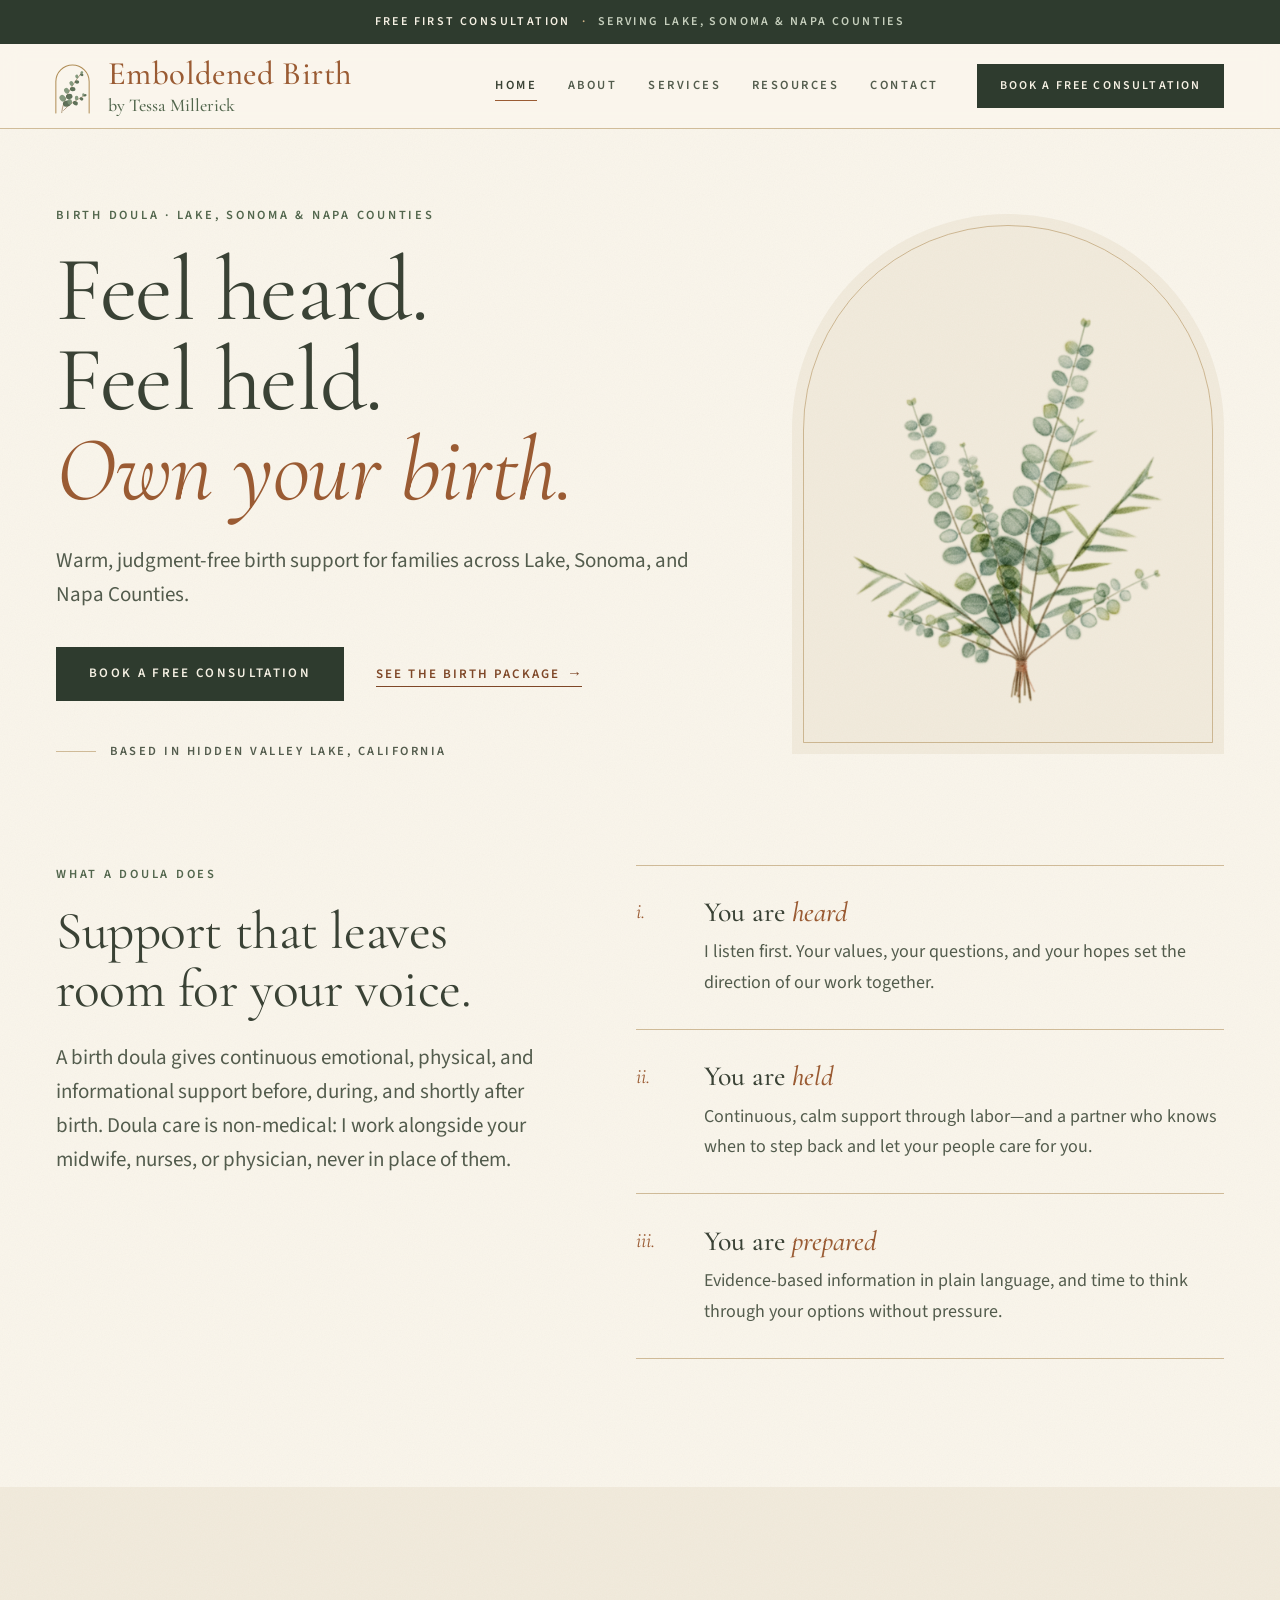
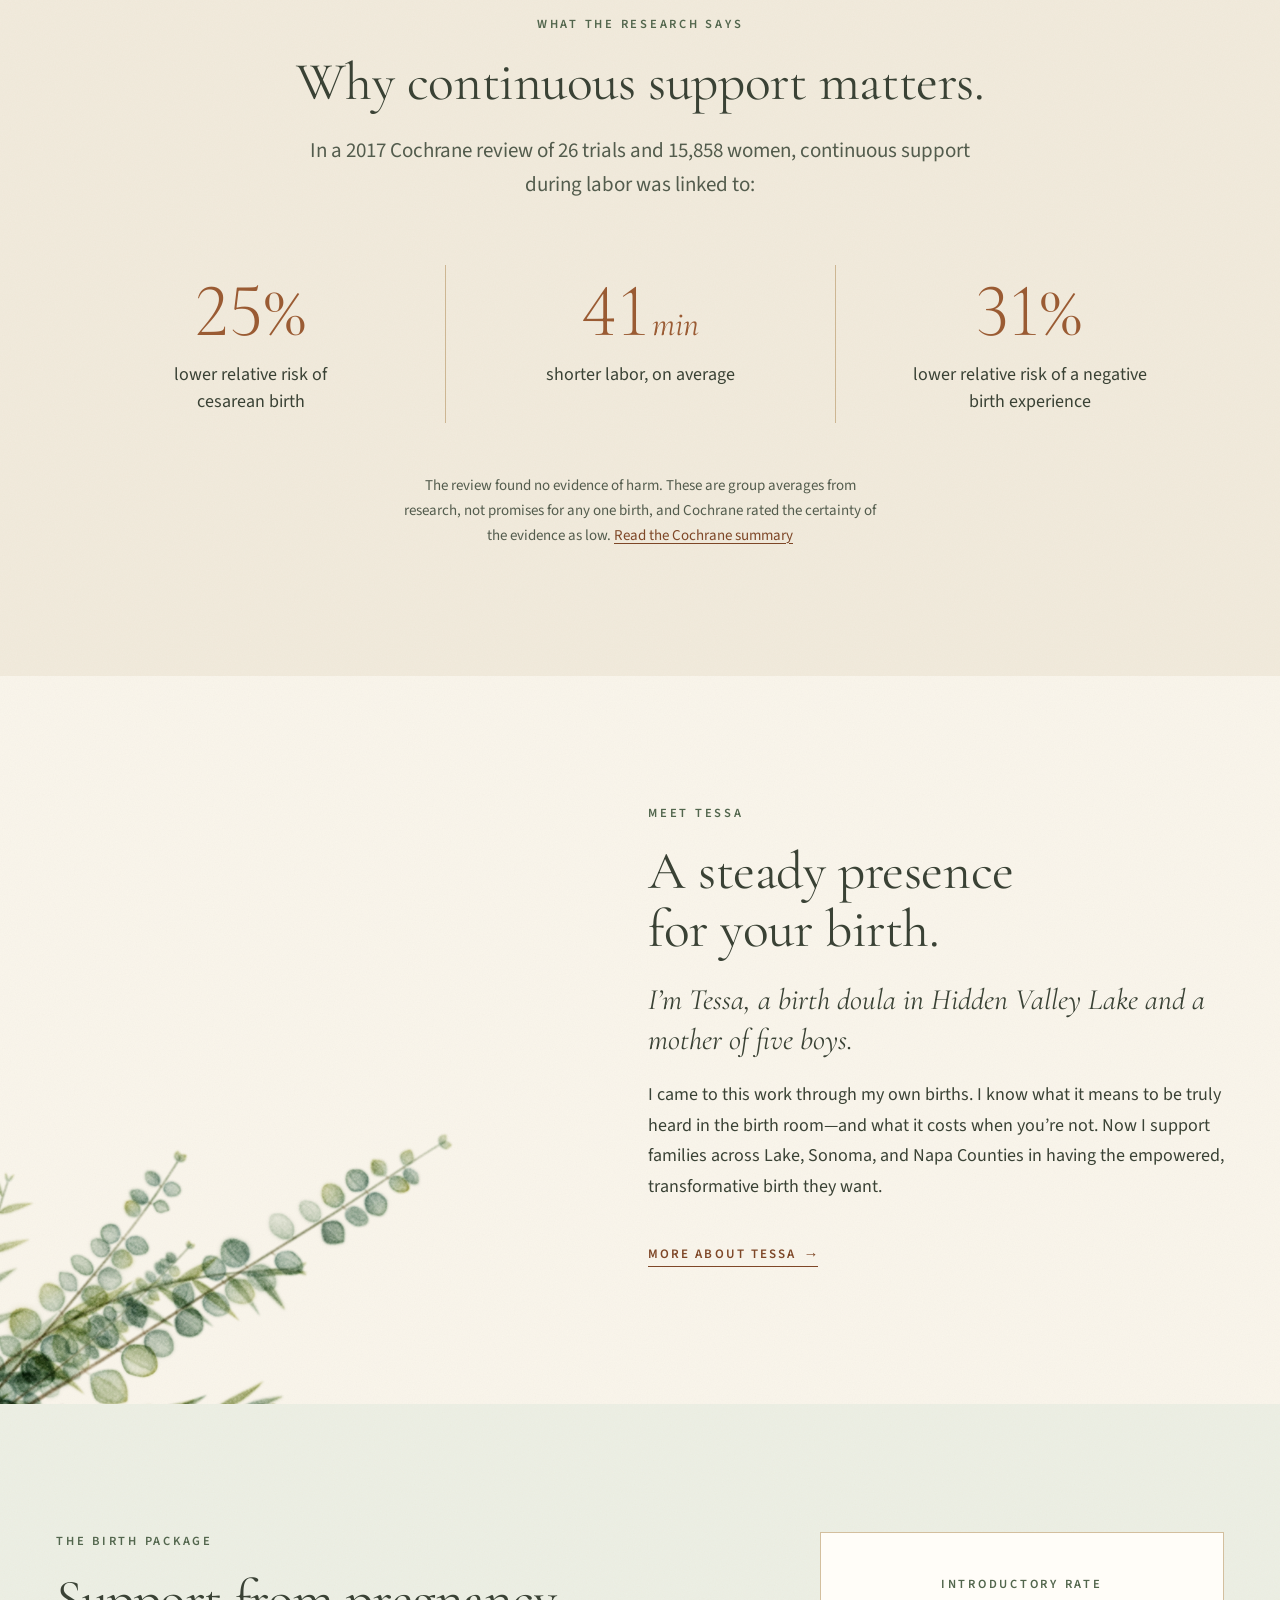
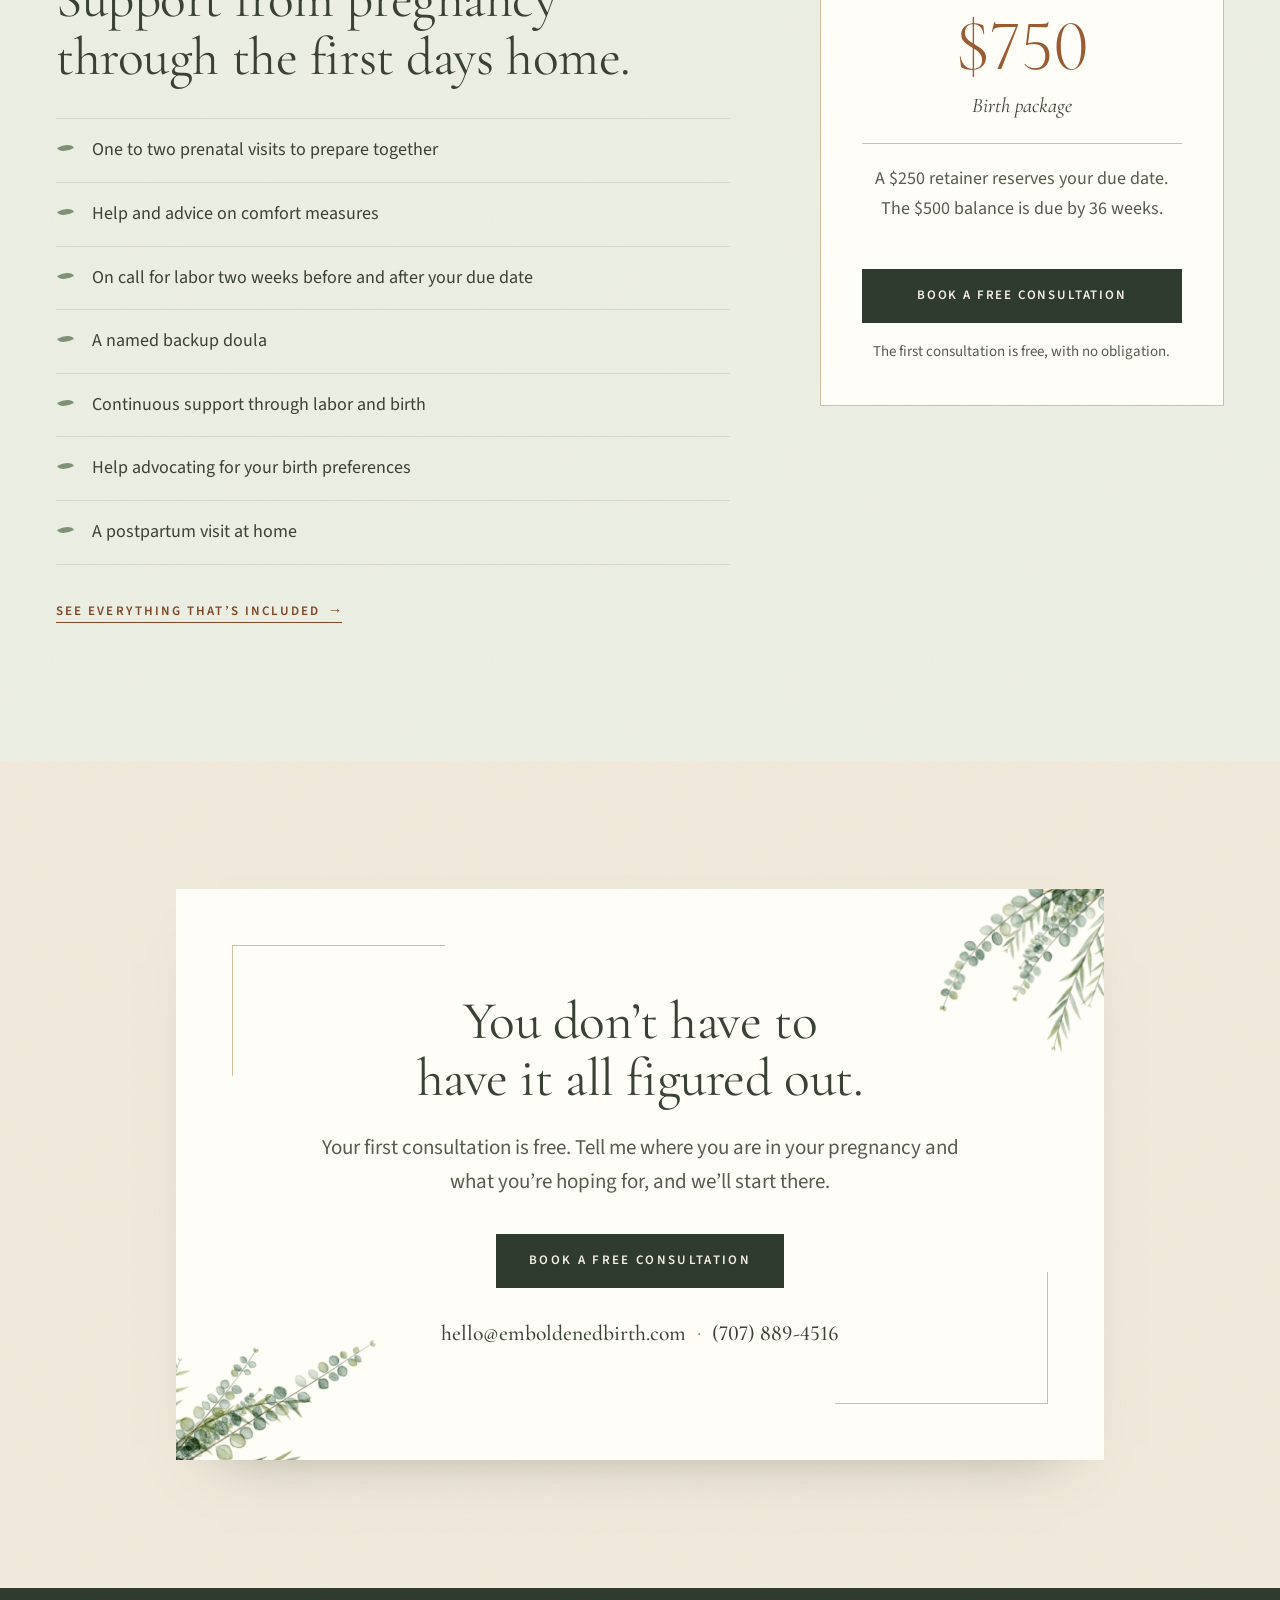
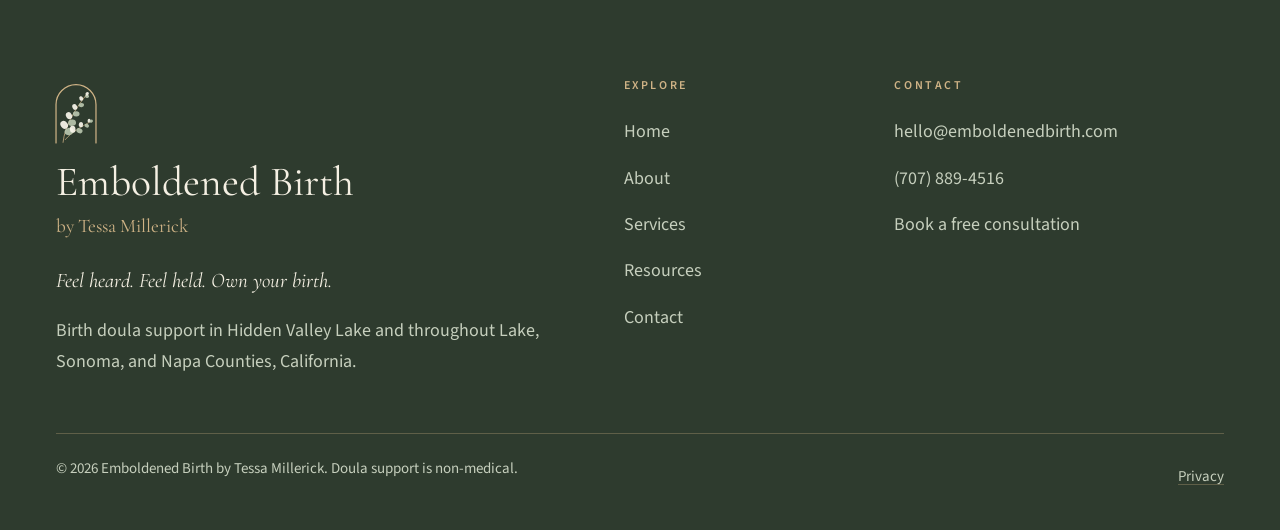
==== index.html @ 7a12061b "Service area: add Napa County Co-Authored-By: Claude Opus 5.5 <noreply@anthropic.com> Claude-Session" ====
<!doctype html>
<html lang="en">
<head>
  <meta charset="utf-8">
  <meta name="viewport" content="width=device-width, initial-scale=1, viewport-fit=cover">
  <title>Emboldened Birth | Birth Doula in Lake, Sonoma &amp; Napa Counties, CA</title>
  <meta name="description" content="Warm, judgment-free birth doula support in Hidden Valley Lake and throughout Lake, Sonoma, and Napa Counties, California. Meet Tessa Millerick and book a free consultation.">
  <meta name="author" content="Tessa Millerick">
  <meta name="theme-color" content="#2e3b2e">
  <!-- PREVIEW ONLY: remove this noindex tag when the site is ready to be public. -->
  <meta name="robots" content="noindex, nofollow">
  <link rel="icon" href="assets/img/favicon.svg?v=arch" type="image/svg+xml">
  <link rel="icon" href="assets/img/favicon-32.png?v=arch" sizes="32x32" type="image/png">
  <link rel="apple-touch-icon" href="assets/img/apple-touch-icon.png?v=arch">
  <link rel="preload" href="assets/fonts/cormorant-garamond-latin.woff2" as="font" type="font/woff2" crossorigin>
  <link rel="preload" href="assets/fonts/source-sans-3-latin.woff2" as="font" type="font/woff2" crossorigin>
  <link rel="preload" href="assets/fonts/cormorant-garamond-italic-latin.woff2" as="font" type="font/woff2" crossorigin>
  <link rel="stylesheet" href="assets/css/styles.css?v=4e7e5abd3f">
  <meta property="og:type" content="website">
  <meta property="og:locale" content="en_US">
  <meta property="og:site_name" content="Emboldened Birth">
  <meta property="og:title" content="Emboldened Birth | Birth Doula in Lake, Sonoma &amp; Napa Counties, CA">
  <meta property="og:description" content="Warm, judgment-free birth doula support in Hidden Valley Lake and throughout Lake, Sonoma, and Napa Counties, California.">
  <meta property="og:url" content="https://emboldenedbirth.com/">
  <meta property="og:image" content="https://emboldenedbirth.com/assets/img/og-image.jpg">
  <meta property="og:image:width" content="1200">
  <meta property="og:image:height" content="630">
  <meta property="og:image:alt" content="Emboldened Birth by Tessa Millerick: copper lettering framed by watercolor eucalyptus on warm ivory.">
  <meta name="twitter:card" content="summary_large_image">
  <meta name="twitter:title" content="Emboldened Birth | Birth Doula in Lake, Sonoma &amp; Napa Counties, CA">
  <meta name="twitter:description" content="Warm, judgment-free birth doula support in Hidden Valley Lake and throughout Lake, Sonoma, and Napa Counties, California.">
  <meta name="twitter:image" content="https://emboldenedbirth.com/assets/img/og-image.jpg">
  <script type="application/ld+json">
  {
    "@context": "https://schema.org",
    "@type": "ProfessionalService",
    "name": "Emboldened Birth by Tessa Millerick",
    "alternateName": "Emboldened Birth",
    "description": "Birth doula support in Hidden Valley Lake and throughout Lake, Sonoma, and Napa Counties, California.",
    "url": "https://emboldenedbirth.com/",
    "telephone": "+1-707-889-4516",
    "email": "hello@emboldenedbirth.com",
    "image": "https://emboldenedbirth.com/assets/img/og-image.jpg",
    "address": {
      "@type": "PostalAddress",
      "addressLocality": "Hidden Valley Lake",
      "addressRegion": "CA",
      "addressCountry": "US"
    },
    "areaServed": [
      {
        "@type": "AdministrativeArea",
        "name": "Lake County, California"
      },
      {
        "@type": "AdministrativeArea",
        "name": "Sonoma County, California"
      },
      {
        "@type": "AdministrativeArea",
        "name": "Napa County, California"
      }
    ],
    "founder": {
      "@type": "Person",
      "name": "Tessa Millerick"
    },
    "serviceType": "Birth doula support",
    "knowsAbout": [
      "Birth doula support",
      "Continuous labor support",
      "Prenatal preparation",
      "Postpartum referrals"
    ]
  }
  </script>
</head><body class="has-contact-bar">
  <a class="skip-link" href="#main">Skip to content</a>

  <div class="announce">
    <p><a href="contact.html">Free first consultation</a><span class="announce__more"><span class="dot" aria-hidden="true">·</span>Serving Lake, Sonoma &amp; Napa Counties</span></p>
  </div>

  <header class="site-header">
    <div class="wrap header-inner">
      <a class="brand" href="index.html" aria-label="Emboldened Birth home">
        <img class="brand-mark" src="assets/img/logo-mark.svg" alt="" width="44" height="55">
        <span class="brand-text">
          <span class="brand-name">Emboldened Birth</span>
          <span class="brand-by">by Tessa Millerick</span>
        </span>
      </a>
      <div class="header-nav">
        <nav class="site-nav" aria-label="Main navigation">
          <a href="index.html" aria-current="page">Home</a>
          <a href="about.html">About</a>
          <a href="services.html">Services</a>
          <a href="resources.html">Resources</a>
          <a href="contact.html">Contact</a>
        </nav>
        <a class="btn btn--primary btn--small header-cta" href="contact.html">Book a free consultation</a>
      </div>
    </div>
  </header>

  <main id="main">
    <section class="hero" aria-labelledby="hero-heading">
      <div class="wrap hero__grid">
        <div>
          <p class="eyebrow">Birth doula · Lake, Sonoma &amp; Napa Counties</p>
          <h1 id="hero-heading">Feel heard.<br> Feel held.<br> <em>Own your birth.</em></h1>
          <p class="lede">Warm, judgment-free birth support for families across Lake, Sonoma, and Napa Counties.</p>
          <div class="button-row">
            <a class="btn btn--primary" href="contact.html">Book a free consultation</a>
            <a class="link" href="services.html">See the birth package</a>
          </div>
          <p class="hero__area">Based in Hidden Valley Lake, California</p>
        </div>
        <figure class="portrait">
          <!-- PORTRAIT: this botanical print is a placeholder. To use Tessa's photo, see "Add your portrait" in TESSA-START-HERE.md. -->
          <div class="portrait__frame">
            <img class="portrait__print" src="assets/img/botanical-bouquet.webp" alt="" width="881" height="1102" fetchpriority="high">
          </div>
        </figure>
      </div>
    </section>

    <section class="section section--flush-top" aria-labelledby="support-heading">
      <div class="wrap intro">
        <div class="reveal">
          <p class="eyebrow">What a doula does</p>
          <h2 id="support-heading">Support that leaves room for your voice.</h2>
          <p class="lede">A birth doula gives continuous emotional, physical, and informational support before, during, and shortly after birth. Doula care is non-medical: I work alongside your midwife, nurses, or physician, never in place of them.</p>
        </div>
        <ul class="supports">
          <li class="reveal">
            <span class="supports__n" aria-hidden="true">i.</span>
            <div>
              <h3>You are <em>heard</em></h3>
              <p>I listen first. Your values, your questions, and your hopes set the direction of our work together.</p>
            </div>
          </li>
          <li class="reveal">
            <span class="supports__n" aria-hidden="true">ii.</span>
            <div>
              <h3>You are <em>held</em></h3>
              <p>Continuous, calm support through labor—and a partner who knows when to step back and let your people care for you.</p>
            </div>
          </li>
          <li class="reveal">
            <span class="supports__n" aria-hidden="true">iii.</span>
            <div>
              <h3>You are <em>prepared</em></h3>
              <p>Evidence-based information in plain language, and time to think through your options without pressure.</p>
            </div>
          </li>
        </ul>
      </div>
    </section>

    <section class="section section--oat" aria-labelledby="research-heading">
      <div class="wrap">
        <div class="section-head section-head--center reveal">
          <p class="eyebrow">What the research says</p>
          <h2 id="research-heading">Why continuous support matters.</h2>
          <p class="lede">In a 2017 Cochrane review of 26 trials and 15,858 women, continuous support during labor was linked to:</p>
        </div>
        <ul class="stats reveal">
          <li class="stat">
            <p class="stat__figure">25%</p>
            <p class="stat__label">lower relative risk of cesarean birth</p>
          </li>
          <li class="stat">
            <p class="stat__figure">41<span class="stat__unit">min</span></p>
            <p class="stat__label">shorter labor, on average</p>
          </li>
          <li class="stat">
            <p class="stat__figure">31%</p>
            <p class="stat__label">lower relative risk of a negative birth experience</p>
          </li>
        </ul>
        <p class="source">The review found no evidence of harm. These are group averages from research, not promises for any one birth, and Cochrane rated the certainty of the evidence as low. <a href="https://www.cochrane.org/evidence/CD003766_continuous-support-women-during-childbirth">Read the Cochrane summary</a></p>
      </div>
    </section>

    <section class="section meet" aria-labelledby="meet-heading">
      <img class="meet__art" src="assets/img/botanical-corner-bl.webp" srcset="assets/img/botanical-corner-bl.webp 733w, assets/img/botanical-corner-bl-lg.webp 1317w" sizes="(min-width: 1512px) 544px, 36vw" alt="" width="1317" height="798" loading="lazy" decoding="async">
      <div class="wrap">
        <div class="meet__body reveal">
          <p class="eyebrow">Meet Tessa</p>
          <h2 id="meet-heading">A steady presence for your birth.</h2>
          <p class="lede">I’m Tessa, a birth doula in Hidden Valley Lake and a mother of five boys.</p>
          <p>I came to this work through my own births. I know what it means to be truly heard in the birth room—and what it costs when you’re not. Now I support families across Lake, Sonoma, and Napa Counties in having the empowered, transformative birth they want.</p>
          <p><a class="link" href="about.html">More about Tessa</a></p>
        </div>
      </div>
    </section>

    <section class="section section--sage" aria-labelledby="package-heading">
      <div class="wrap package">
        <div class="reveal">
          <p class="eyebrow">The birth package</p>
          <h2 id="package-heading">Support from pregnancy through the first days home.</h2>
          <ul class="checklist">
            <li>One to two prenatal visits to prepare together</li>
            <li>Help and advice on comfort measures</li>
            <li>On call for labor two weeks before and after your due date</li>
            <li>A named backup doula</li>
            <li>Continuous support through labor and birth</li>
            <li>Help advocating for your birth preferences</li>
            <li>A postpartum visit at home</li>
          </ul>
          <p><a class="link" href="services.html">See everything that’s included</a></p>
        </div>
        <aside class="price-card reveal" aria-label="Birth package rate">
          <p class="price-card__label">Introductory rate</p>
          <p class="price-card__price">$750</p>
          <p class="price-card__name">Birth package</p>
          <p class="price-card__terms">A $250 retainer reserves your due date. The $500 balance is due by 36 weeks.</p>
          <a class="btn btn--primary" href="contact.html">Book a free consultation</a>
          <p class="price-card__note">The first consultation is free, with no obligation.</p>
        </aside>
      </div>
    </section>

    <section class="cta" aria-labelledby="cta-heading">
      <div class="wrap">
        <div class="cta__card reveal">
          <img class="cta__art cta__art--tr" src="assets/img/botanical-corner-tr.webp" alt="" width="681" height="677" loading="lazy" decoding="async">
          <img class="cta__art cta__art--bl" src="assets/img/botanical-corner-bl.webp" alt="" width="733" height="445" loading="lazy" decoding="async">
          <h2 id="cta-heading">You don’t have to have it all figured out.</h2>
          <p class="lede">Your first consultation is free. Tell me where you are in your pregnancy and what you’re hoping for, and we’ll start there.</p>
          <div class="button-row">
            <a class="btn btn--primary" href="contact.html">Book a free consultation</a>
          </div>
          <p class="cta__direct"><a href="mailto:hello@emboldenedbirth.com">hello@emboldenedbirth.com</a><span class="dot" aria-hidden="true">·</span><a href="tel:+17078894516">(707) 889-4516</a></p>
        </div>
      </div>
    </section>
  </main>

  <footer class="site-footer">
    <div class="wrap">
      <div class="footer-grid">
        <div>
          <img class="footer-mark" src="assets/img/logo-mark-on-green.svg" alt="" width="52" height="66" loading="lazy" decoding="async">
          <p class="footer-brand">Emboldened Birth</p>
          <p class="footer-by">by Tessa Millerick</p>
          <p class="footer-tagline">Feel heard. Feel held. Own your birth.</p>
          <p class="footer-description">Birth doula support in Hidden Valley Lake and throughout Lake, Sonoma, and Napa Counties, California.</p>
        </div>
        <nav aria-label="Footer navigation">
          <p class="footer-heading">Explore</p>
          <ul class="footer-links">
            <li><a href="index.html">Home</a></li>
            <li><a href="about.html">About</a></li>
            <li><a href="services.html">Services</a></li>
            <li><a href="resources.html">Resources</a></li>
            <li><a href="contact.html">Contact</a></li>
          </ul>
        </nav>
        <div>
          <p class="footer-heading">Contact</p>
          <ul class="footer-links">
            <li><a href="mailto:hello@emboldenedbirth.com">hello@emboldenedbirth.com</a></li>
            <li><a href="tel:+17078894516">(707) 889-4516</a></li>
            <li><a href="contact.html">Book a free consultation</a></li>
          </ul>
        </div>
      </div>
      <div class="footer-legal">
        <p>© 2026 Emboldened Birth by Tessa Millerick. Doula support is non-medical.</p>
        <p><a href="privacy.html">Privacy</a></p>
      </div>
    </div>
  </footer>

  <nav class="contact-bar" aria-label="Contact Tessa">
    <a href="mailto:hello@emboldenedbirth.com?subject=Free%20consultation&amp;body=Hi%20Tessa%2C%0A%0AI%E2%80%99d%20like%20to%20set%20up%20a%20free%20consultation.%0A%0AMy%20due%20date%3A%20%0AWhere%20I%E2%80%99m%20planning%20to%20give%20birth%3A%20%0AWhat%20I%E2%80%99m%20hoping%20for%3A%20%0A%0AMy%20name%3A%20%0ABest%20way%20to%20reach%20me%3A%20%0A">
      <svg viewBox="0 0 24 24" aria-hidden="true"><path d="M3.5 6h17v12h-17z"/><path d="m4 6.5 8 6.5 8-6.5"/></svg>
      Email
    </a>
    <a href="sms:+17078894516?&amp;body=Hi%20Tessa%2C%20I%E2%80%99d%20like%20to%20set%20up%20a%20free%20consultation.%20My%20name%20is%20">
      <svg viewBox="0 0 24 24" aria-hidden="true"><path d="M4.5 5.5h15V16h-8.2L7 19.5V16H4.5z"/></svg>
      Text
    </a>
    <a href="tel:+17078894516">
      <svg viewBox="0 0 24 24" aria-hidden="true"><path d="M6.2 3.8 9.1 3.5l1.5 4-2 1.6a9.5 9.5 0 0 0 4.9 4.9l1.6-2 4 1.5-.3 2.9a1.8 1.8 0 0 1-1.8 1.6C9.8 18 4.6 12.8 4.6 5.6a1.8 1.8 0 0 1 1.6-1.8z"/></svg>
      Call
    </a>
  </nav>
</body>
</html>
---- assets/css/styles.css ----
/* ==========================================================================
   Emboldened Birth — site styles
   Plain CSS, no build step, no JavaScript. Follows the business card: warm
   ivory paper, copper and deep eucalyptus, Cormorant Garamond with Source
   Sans 3, thin brass rules, and original watercolour eucalyptus
   (tools/generate-botanicals.py). One deep green anchors each page: the top
   bar, the buttons, the phone contact bar and the footer.
   ========================================================================== */

@font-face {
  font-family: "Cormorant Garamond";
  src: url("../fonts/cormorant-garamond-latin.woff2") format("woff2");
  font-weight: 300 700;
  font-style: normal;
  font-display: swap;
}

@font-face {
  font-family: "Cormorant Garamond";
  src: url("../fonts/cormorant-garamond-italic-latin.woff2") format("woff2");
  font-weight: 300 700;
  font-style: italic;
  font-display: swap;
}

@font-face {
  font-family: "Source Sans 3";
  src: url("../fonts/source-sans-3-latin.woff2") format("woff2");
  font-weight: 400 700;
  font-style: normal;
  font-display: swap;
}

:root {
  /* Paper */
  --paper: #faf6ec;
  --paper-card: #fffdf8;
  --paper-oat: #f2ebdd;
  --paper-sage: #edf0e5;

  /* Ink and accents. Every text colour passes WCAG AA on every paper.
     Copper is for display sizes and for text on --paper or --paper-card;
     small copper text on the tinted papers uses --copper-deep. */
  --ink: #3a4235;
  --ink-soft: #535c4d;
  --copper: #9a5b33;
  --copper-deep: #7e4727;
  --eucalyptus: #52664d;

  /* The low note: top bar, buttons, phone contact bar, footer. Nowhere else. */
  --evergreen: #2e3b2e;
  --on-dark: #f5f0e3;
  --on-dark-soft: #c6cfbd;
  --brass-on-dark: #cfb386;
  --rule-on-dark: rgba(207, 179, 134, 0.3);

  /* Decorative only: never for text */
  --sage: #7c9175;
  --brass: #b08d57;
  --rule: rgba(176, 141, 87, 0.55);
  --rule-inner: rgba(176, 141, 87, 0.38);
  --rule-soft: rgba(58, 66, 53, 0.12);

  /* A whisper of paper grain */
  --grain: url("data:image/svg+xml,%3Csvg xmlns='http://www.w3.org/2000/svg' width='220' height='220'%3E%3Cfilter id='g'%3E%3CfeTurbulence type='fractalNoise' baseFrequency='.85' numOctaves='2' stitchTiles='stitch'/%3E%3CfeColorMatrix values='0 0 0 0 .42 0 0 0 0 .36 0 0 0 0 .25 0 0 0 .06 0'/%3E%3C/filter%3E%3Crect width='100%25' height='100%25' filter='url(%23g)'/%3E%3C/svg%3E");

  --serif: "Cormorant Garamond", Garamond, Georgia, "Times New Roman", serif;
  --sans: "Source Sans 3", "Source Sans Pro", -apple-system, BlinkMacSystemFont, "Segoe UI", Roboto, sans-serif;

  --wrap: 1200px;
  --gutter: max(clamp(1.25rem, 5vw, 3.5rem), env(safe-area-inset-left, 0px), env(safe-area-inset-right, 0px));
  --section: clamp(4.5rem, 10vw, 9rem);
  --measure: 32em; /* a comfortable line: about 70 characters */
  --ease: cubic-bezier(0.2, 0.7, 0.2, 1);
  --header-h: 5.25rem; /* height of the sticky header on wide screens */
  --bar-h: 3.5rem; /* height of the phone contact bar */
}

*,
*::before,
*::after {
  box-sizing: border-box;
}

html {
  -webkit-text-size-adjust: 100%;
  scroll-behavior: smooth;
  /* Keep headings and focused links clear of the sticky header. */
  scroll-padding-top: calc(var(--header-h) + 1rem);
}

body {
  margin: 0;
  background: var(--grain), var(--paper);
  color: var(--ink);
  font-family: var(--sans);
  font-size: clamp(1.0625rem, 1.02rem + 0.18vw, 1.125rem);
  line-height: 1.7;
  text-rendering: optimizeLegibility;
  -webkit-font-smoothing: antialiased;
}

img,
svg {
  display: block;
  max-width: 100%;
  height: auto;
}

p {
  margin: 0 0 1em;
  text-wrap: pretty;
}

p:last-child {
  margin-bottom: 0;
}

a {
  color: var(--copper);
  text-decoration-thickness: 1px;
  text-underline-offset: 0.22em;
  transition: color 200ms var(--ease);
}

a:hover {
  color: var(--copper-deep);
}

strong {
  font-weight: 600;
}

::selection {
  background: #e8dcc6;
  color: var(--ink);
}

:focus-visible {
  outline: 2px solid var(--copper);
  outline-offset: 3px;
}

/* On the deep green the focus ring turns brass, so it stays visible. */
.announce :focus-visible,
.site-footer :focus-visible,
.contact-bar :focus-visible {
  outline-color: var(--brass-on-dark);
}

.skip-link {
  position: absolute;
  top: -100px;
  left: 1rem;
  z-index: 100;
  padding: 0.75rem 1rem;
  background: var(--evergreen);
  color: var(--on-dark);
  font-weight: 600;
  text-decoration: none;
}

.skip-link:focus {
  top: 1rem;
  color: var(--on-dark);
}

/* Layout ------------------------------------------------------------------ */

.wrap {
  width: min(100% - (2 * var(--gutter)), var(--wrap));
  margin-inline: auto;
}

.section {
  position: relative;
  padding-block: var(--section);
}

.section--flush-top {
  padding-top: 0;
}

/* Tinted sections change the paper, with no rule between them. */
.section--oat {
  background: var(--grain), var(--paper-oat);
}

.section--sage {
  background: var(--grain), var(--paper-sage);
}

.section-head {
  max-width: 44rem;
  margin-bottom: clamp(2.5rem, 5vw, 4rem);
}

.section-head--center {
  margin-inline: auto;
  text-align: center;
}

.section-head--center .lede {
  margin-inline: auto;
}

/* Typography -------------------------------------------------------------- */

h1,
h2,
h3 {
  margin: 0;
  color: var(--ink);
  font-family: var(--serif);
  font-weight: 400;
  text-wrap: balance;
}

h1 {
  font-size: clamp(2.85rem, 1.6rem + 5.2vw, 5.75rem);
  line-height: 0.98;
  letter-spacing: -0.014em;
}

h2 {
  font-size: clamp(2.05rem, 1.5rem + 2.3vw, 3.35rem);
  line-height: 1.08;
  letter-spacing: -0.008em;
}

h3 {
  font-size: clamp(1.45rem, 1.3rem + 0.55vw, 1.75rem);
  font-weight: 500;
  line-height: 1.2;
}

h1 em,
h2 em,
h3 em {
  color: var(--copper);
  font-style: italic;
}

/* The space under a heading. (This has to out-rank `p { margin }` above.) */
h2 + p {
  margin-top: 1.35rem;
}

.lede {
  max-width: var(--measure);
  color: var(--ink-soft);
  font-size: clamp(1.15rem, 1.07rem + 0.36vw, 1.3125rem);
  line-height: 1.62;
}

.eyebrow {
  margin: 0 0 1.25rem;
  color: var(--eucalyptus);
  font-size: 0.78125rem;
  font-weight: 600;
  letter-spacing: 0.22em;
  line-height: 1.5;
  text-transform: uppercase;
}

.small {
  font-size: 0.9375rem;
  line-height: 1.65;
}

.muted {
  color: var(--ink-soft);
}

/* A quiet link with an arrow: the second-choice action beside a button. */
.link {
  display: inline-flex;
  align-items: center;
  gap: 0.55em;
  min-height: 2.75rem;
  background: linear-gradient(currentColor, currentColor) 0 calc(50% + 0.95em) / 100% 1px no-repeat;
  color: var(--copper-deep);
  font-size: 0.8125rem;
  font-weight: 600;
  letter-spacing: 0.16em;
  text-decoration: none;
  text-transform: uppercase;
}

.link::after {
  content: "\2192";
  font-size: 1.15em;
  letter-spacing: 0;
  transition: transform 260ms var(--ease);
}

.link:hover::after {
  transform: translateX(0.3em);
}

/* Top bar ------------------------------------------------------------------- */

.announce {
  background: var(--evergreen);
  color: var(--on-dark-soft);
  font-size: 0.75rem;
  font-weight: 600;
  letter-spacing: 0.2em;
  line-height: 1.4;
  text-align: center;
  text-transform: uppercase;
}

.announce p {
  margin: 0;
  padding-inline: var(--gutter);
}

/* The link fills the bar's height, so it is easy to tap. */
.announce a {
  display: inline-flex;
  align-items: center;
  min-height: 2.75rem;
  color: var(--on-dark);
  text-decoration: none;
}

.announce a:hover {
  color: var(--brass-on-dark);
}

.announce .dot {
  margin-inline: 0.9em;
  color: var(--brass-on-dark);
}

/* Header ------------------------------------------------------------------ */

.site-header {
  position: relative;
  z-index: 50;
  border-bottom: 1px solid var(--rule);
  background: var(--paper);
}

.header-inner {
  display: flex;
  align-items: center;
  justify-content: space-between;
  gap: 0.5rem 2rem;
  min-height: var(--header-h);
  padding-block: 0.85rem;
}

.brand {
  display: flex;
  align-items: center;
  gap: 0.8rem;
  line-height: 1;
  text-decoration: none;
}

/* The logo's arch mark, as tall as the two lines of the wordmark beside it. The arch's
   legs sit 10.3% of its height inside the drawing, so it is pulled left by that much to line
   up with the page's left edge. */
.brand-mark {
  --mark-h: clamp(3.1rem, 2.75rem + 1vw, 3.55rem);
  flex: none;
  width: auto;
  height: var(--mark-h);
  margin-left: calc(var(--mark-h) * -0.103);
}

/* Name over byline, left-aligned beside the mark as in the horizontal logo. */
.brand-text {
  display: flex;
  flex-direction: column;
  gap: 0.28rem;
  text-align: left;
}

.brand-name {
  color: var(--copper);
  font-family: var(--serif);
  font-size: clamp(1.7rem, 1.45rem + 0.9vw, 2.05rem);
  font-weight: 500;
  letter-spacing: 0.012em;
}

.brand-by {
  color: var(--eucalyptus);
  font-family: var(--serif);
  font-size: clamp(1rem, 0.95rem + 0.25vw, 1.125rem);
  font-weight: 500;
}

.brand:hover .brand-name {
  color: var(--copper-deep);
}

.header-nav {
  display: flex;
  align-items: center;
  gap: clamp(1.5rem, 3vw, 2.75rem);
}

.site-nav {
  display: flex;
  flex-wrap: wrap;
  gap: 0 clamp(1.25rem, 2.4vw, 2.25rem);
}

.site-nav a {
  position: relative;
  display: inline-flex;
  align-items: center;
  min-height: 2.75rem;
  color: var(--ink-soft);
  font-size: 0.78125rem;
  font-weight: 600;
  letter-spacing: 0.2em;
  text-decoration: none;
  text-transform: uppercase;
}

/* The copper underline draws itself in from the left. */
.site-nav a::after {
  position: absolute;
  right: 0;
  bottom: 0.45rem;
  left: 0;
  height: 1px;
  background: var(--copper);
  content: "";
  transform: scaleX(0);
  transform-origin: left;
  transition: transform 320ms var(--ease);
}

.site-nav a:hover,
.site-nav a[aria-current="page"] {
  color: var(--ink);
}

.site-nav a:hover::after,
.site-nav a[aria-current="page"]::after {
  transform: scaleX(1);
}

/* Buttons ----------------------------------------------------------------- */

.button-row {
  display: flex;
  flex-wrap: wrap;
  align-items: center;
  gap: 0.75rem 2rem;
  margin-top: 2.25rem;
}

.btn {
  display: inline-flex;
  align-items: center;
  justify-content: center;
  min-height: 3.375rem;
  padding: 1rem 2rem;
  border: 1px solid transparent;
  font-family: var(--sans);
  font-size: 0.8125rem;
  font-weight: 600;
  letter-spacing: 0.18em;
  line-height: 1.2;
  text-align: center;
  text-decoration: none;
  text-transform: uppercase;
  transition: background-color 260ms var(--ease), color 260ms var(--ease);
}

.btn--primary {
  background: var(--evergreen);
  color: var(--on-dark);
}

.btn--primary:hover {
  background: var(--copper-deep);
  color: var(--on-dark);
}

.btn--small {
  min-height: 2.75rem;
  padding: 0.7rem 1.35rem;
  font-size: 0.75rem;
}

/* Home hero ----------------------------------------------------------------- */

.hero {
  padding-block: clamp(2.75rem, 6vw, 5.5rem) clamp(4rem, 8vw, 7rem);
}

.hero__grid {
  display: grid;
  grid-template-columns: minmax(0, 7fr) minmax(0, 5fr);
  gap: clamp(2.5rem, 6vw, 6rem);
  align-items: center;
}

.hero .lede {
  margin-top: 1.75rem;
}

.hero__area {
  display: flex;
  align-items: center;
  gap: 0.9rem;
  margin-top: 2.5rem;
  color: var(--ink-soft);
  font-size: 0.78125rem;
  font-weight: 600;
  letter-spacing: 0.2em;
  text-transform: uppercase;
}

.hero__area::before {
  flex: none;
  width: 2.5rem;
  border-top: 1px solid var(--rule);
  content: "";
}

/* The arch: holds the botanical print now, Tessa's photo later --------------- */

.portrait {
  width: min(100%, 27rem);
  margin: 0 0 0 auto;
}

.portrait__frame {
  position: relative;
  aspect-ratio: 4 / 5;
  overflow: hidden;
  border-radius: 999px 999px 0 0;
  background: var(--grain), var(--paper-oat);
}

/* A brass keyline just inside the edge. */
.portrait__frame::after {
  position: absolute;
  inset: 0.7rem;
  border: 1px solid var(--rule);
  border-radius: inherit;
  content: "";
  pointer-events: none;
}

.portrait__frame img {
  width: 100%;
  height: 100%;
  object-fit: cover;
}

/* The placeholder print sits inside the arch with room around it.
   A photo has no class and fills the arch edge to edge. */
.portrait__frame img.portrait__print {
  padding: 13% 9% 5%;
  object-fit: contain;
  object-position: center bottom;
}

/* Interior page hero ---------------------------------------------------------- */

.page-hero {
  position: relative;
  overflow: clip;
  padding-block: clamp(3.5rem, 8vw, 7rem) clamp(3rem, 6vw, 5rem);
}

.page-hero__art {
  position: absolute;
  top: 0;
  right: 0;
  width: clamp(9rem, 34vw, 29rem);
  pointer-events: none;
}

/* The text column stops short of the eucalyptus. */
.page-hero__inner {
  position: relative;
  max-width: min(44rem, 62%);
}

.page-hero h1 {
  font-size: clamp(2.6rem, 1.8rem + 3.4vw, 4.6rem);
  line-height: 1.02;
}

.page-hero .lede {
  margin-top: 1.5rem;
}

/* Home: what a doula does ----------------------------------------------------- */

.intro {
  display: grid;
  grid-template-columns: minmax(0, 5fr) minmax(0, 6fr);
  gap: clamp(2rem, 7vw, 7rem);
  align-items: start;
}

.supports {
  margin: 0;
  padding: 0;
  list-style: none;
}

.supports li {
  display: grid;
  grid-template-columns: 3.25rem minmax(0, 1fr);
  gap: 0 1rem;
  padding-block: 1.9rem;
  border-top: 1px solid var(--rule);
}

.supports li:last-child {
  border-bottom: 1px solid var(--rule);
}

.supports__n {
  padding-top: 0.2rem;
  color: var(--copper);
  font-family: var(--serif);
  font-size: 1.35rem;
  font-style: italic;
  line-height: 1.2;
}

.supports h3 {
  margin-bottom: 0.5rem;
}

.supports p {
  max-width: 30em;
  color: var(--ink-soft);
}

/* Research figures ---------------------------------------------------------------- */

.stats {
  display: grid;
  grid-template-columns: repeat(3, minmax(0, 1fr));
  margin: 0;
  padding: 0;
  list-style: none;
}

.stat {
  padding: 0.5rem clamp(1rem, 3vw, 2.5rem);
  text-align: center;
}

.stat + .stat {
  border-left: 1px solid var(--rule);
}

.stat__figure {
  margin-bottom: 0.75rem;
  color: var(--copper);
  font-family: var(--serif);
  font-size: clamp(3.25rem, 2.4rem + 3.2vw, 4.75rem);
  font-variant-numeric: lining-nums;
  font-weight: 300;
  line-height: 1;
}

.stat__unit {
  margin-left: 0.14em;
  font-size: 0.45em;
  font-style: italic;
  font-weight: 400;
}

.stat__label {
  max-width: 14em;
  margin-inline: auto;
  color: var(--ink);
  line-height: 1.5;
}

.source {
  max-width: 32em;
  margin: clamp(2.25rem, 4vw, 3.25rem) auto 0;
  color: var(--ink-soft);
  font-size: 0.9375rem;
  line-height: 1.65;
  text-align: center;
}

.source a {
  color: var(--copper-deep);
}

/* Meet Tessa -------------------------------------------------------------------- */

.meet {
  overflow: clip;
}

/* Eucalyptus grows in from the bottom-left corner of the section. */
.meet__art {
  position: absolute;
  bottom: 0;
  left: 0;
  width: clamp(11rem, 36vw, 34rem);
  pointer-events: none;
}

.meet__body {
  position: relative;
  max-width: 36rem;
  margin-left: auto;
}

.meet__body .lede {
  margin-bottom: 1.25rem;
  color: var(--ink);
  font-family: var(--serif);
  font-size: clamp(1.45rem, 1.25rem + 0.8vw, 1.85rem);
  font-style: italic;
  line-height: 1.35;
}

.meet__body .link {
  margin-top: 0.75rem;
}

/* Package and price panel -------------------------------------------------------- */

.package {
  display: grid;
  grid-template-columns: minmax(0, 1.25fr) minmax(20rem, 0.75fr);
  gap: clamp(2.5rem, 7vw, 6.5rem);
  align-items: start;
}

/* On the Services page the price stays in view beside the long list. */
.package--sticky .price-card {
  position: sticky;
  top: calc(var(--header-h) + 2rem);
}

.checklist {
  margin: 2rem 0 1.5rem;
  padding: 0;
  list-style: none;
}

.checklist li {
  position: relative;
  padding: 1rem 0 1rem 2.25rem;
  border-bottom: 1px solid var(--rule-soft);
}

.checklist li:first-child {
  border-top: 1px solid var(--rule-soft);
}

.checklist li::before {
  /* a small eucalyptus leaf */
  position: absolute;
  top: calc(1rem + 0.5em);
  left: 0.15rem;
  width: 0.95rem;
  height: 0.5rem;
  border-radius: 0 100% 0 100%;
  background: var(--sage);
  content: "";
  transform: rotate(-28deg);
}

.checklist strong {
  color: var(--ink);
}

.checklist--detailed li {
  max-width: calc(var(--measure) + 2.25rem);
  color: var(--ink-soft);
}

.price-card {
  padding: clamp(1.75rem, 3.2vw, 2.75rem);
  border: 1px solid var(--rule);
  background: var(--paper-card);
  text-align: center;
}

.price-card__label {
  margin-bottom: 0.9rem;
  color: var(--eucalyptus);
  font-size: 0.78125rem;
  font-weight: 600;
  letter-spacing: 0.22em;
  text-transform: uppercase;
}

.price-card__price {
  margin-bottom: 0.35rem;
  color: var(--copper);
  font-family: var(--serif);
  font-size: clamp(3.5rem, 2.9rem + 2.2vw, 4.5rem);
  font-variant-numeric: lining-nums;
  font-weight: 300;
  line-height: 1;
}

.price-card__name {
  margin-bottom: 1.25rem;
  padding-bottom: 1.25rem;
  border-bottom: 1px solid var(--rule);
  color: var(--ink);
  font-family: var(--serif);
  font-size: 1.3rem;
  font-style: italic;
}

.price-card__terms {
  color: var(--ink-soft);
  text-wrap: balance;
}

.price-card .btn {
  width: 100%;
  margin-top: 1.6rem;
  padding-inline: 1rem;
  letter-spacing: 0.14em;
}

.price-card__note {
  margin-top: 1rem;
  color: var(--ink-soft);
  font-size: 0.9375rem;
  text-wrap: balance;
}

.note {
  max-width: var(--measure);
  margin-top: 1.75rem;
  padding: 0.25rem 0 0.25rem 1.4rem;
  border-left: 1px solid var(--sage);
  color: var(--ink-soft);
  font-family: var(--serif);
  font-size: 1.3rem;
  font-style: italic;
  line-height: 1.45;
}

/* Steps ------------------------------------------------------------------------- */

.steps {
  display: grid;
  grid-template-columns: repeat(4, minmax(0, 1fr));
  gap: clamp(1.75rem, 3.5vw, 3rem);
  margin: 0;
  padding: 0;
  list-style: none;
  counter-reset: step;
}

.steps--three {
  grid-template-columns: repeat(3, minmax(0, 1fr));
}

.steps li {
  position: relative;
  padding-top: 4.25rem;
  counter-increment: step;
}

.steps li::before {
  position: absolute;
  top: 0;
  left: 0;
  color: var(--copper);
  content: counter(step);
  font-family: var(--serif);
  font-size: 3rem;
  font-variant-numeric: lining-nums;
  font-weight: 300;
  line-height: 1;
}

.steps li::after {
  position: absolute;
  top: 1.6rem;
  right: 0;
  left: 2.75rem;
  border-top: 1px solid var(--rule);
  content: "";
}

.steps h3 {
  margin-bottom: 0.5rem;
}

.steps p {
  color: var(--ink-soft);
}

/* Questions ----------------------------------------------------------------------- */

.faq {
  max-width: 50rem;
  margin-inline: auto;
  border-top: 1px solid var(--rule);
}

.faq details {
  border-bottom: 1px solid var(--rule);
}

.faq summary {
  position: relative;
  display: block;
  padding: 1.5rem 3.5rem 1.5rem 0;
  color: var(--ink);
  cursor: pointer;
  font-family: var(--serif);
  font-size: clamp(1.35rem, 1.22rem + 0.5vw, 1.6rem);
  font-weight: 500;
  line-height: 1.3;
  list-style: none;
  transition: color 200ms var(--ease);
}

.faq summary::-webkit-details-marker {
  display: none;
}

.faq summary:hover {
  color: var(--copper-deep);
}

/* A drawn plus sign; the upright stroke lies down when the answer opens. */
.faq summary::before,
.faq summary::after {
  position: absolute;
  top: 50%;
  right: 0.4rem;
  width: 1rem;
  height: 1px;
  background: var(--copper);
  content: "";
  transition: transform 320ms var(--ease);
}

.faq summary::after {
  transform: rotate(90deg);
}

.faq details[open] summary::after {
  transform: rotate(0deg);
}

.faq__answer {
  max-width: var(--measure);
  padding-bottom: 1.75rem;
  color: var(--ink-soft);
}

/* Resources: categories open like the FAQ; each listing inside is a name, a note, and contact lines. */

.resource + .resource {
  margin-top: 1.5rem;
  padding-top: 1.5rem;
  border-top: 1px solid var(--rule-soft);
}

.resource__name {
  margin-bottom: 0.4rem;
  color: var(--ink);
}

.resource__contact {
  margin: 0.75rem 0 0;
  padding: 0;
  list-style: none;
}

.resource__contact li + li {
  margin-top: 0.3rem;
}

.resources__note {
  max-width: 50rem;
  margin: 2rem auto 0;
}

/* Heading beside its text: service area, training ------------------------------------ */

.area {
  display: grid;
  grid-template-columns: minmax(0, 5fr) minmax(0, 6fr);
  gap: clamp(1.5rem, 7vw, 7rem);
  align-items: start;
}

/* About ------------------------------------------------------------------------- */

.story {
  display: grid;
  grid-template-columns: minmax(0, 5fr) minmax(0, 7fr);
  gap: clamp(2.5rem, 7vw, 6.5rem);
  align-items: start;
}

.story .portrait {
  position: sticky;
  top: calc(var(--header-h) + 2rem);
  margin: 0;
}

.story__body h2 {
  margin-bottom: 1.75rem;
}

.story__body p {
  max-width: var(--measure);
}

/* The story opens a little larger, like the first lines of a letter. */
.story__body h2 + p {
  margin-top: 0;
  color: var(--ink);
  font-size: clamp(1.15rem, 1.07rem + 0.36vw, 1.3125rem);
  line-height: 1.62;
}

.signoff {
  margin-top: 2rem;
  color: var(--copper);
  font-family: var(--serif);
  font-size: 1.75rem;
  font-style: italic;
}

.principles {
  display: grid;
  grid-template-columns: repeat(3, minmax(0, 1fr));
  gap: clamp(2.25rem, 4vw, 3.25rem) clamp(1.75rem, 4vw, 3.5rem);
  margin: 0;
  padding: 0;
  list-style: none;
}

.principles li {
  padding-top: 1.5rem;
  border-top: 1px solid var(--rule);
}

.principles h3 {
  margin-bottom: 0.5rem;
}

.principles p {
  color: var(--ink-soft);
}

/* An open, ruled list rather than a box. */
.facts {
  margin: 0;
}

.facts > div {
  display: grid;
  grid-template-columns: 8.5rem minmax(0, 1fr);
  gap: 0 1.25rem;
  padding-block: 1.05rem;
  border-top: 1px solid var(--rule);
}

.facts > div:last-child {
  border-bottom: 1px solid var(--rule);
}

.facts dt {
  padding-top: 0.3rem;
  color: var(--eucalyptus);
  font-size: 0.78125rem;
  font-weight: 600;
  letter-spacing: 0.2em;
  text-transform: uppercase;
}

.facts dd {
  margin: 0;
  color: var(--ink);
}

/* Contact ----------------------------------------------------------------------- */

.contact-grid {
  display: grid;
  grid-template-columns: minmax(0, 7fr) minmax(0, 5fr);
  gap: clamp(2.5rem, 7vw, 6.5rem);
  align-items: start;
}

.contact-methods {
  margin: 2.25rem 0 0;
  padding: 0;
  border-top: 1px solid var(--rule);
  list-style: none;
}

.contact-methods li {
  border-bottom: 1px solid var(--rule);
}

/* Each way to reach Tessa is one large link. The action sits to the right
   when there is room and drops underneath when there is not. */
.contact-method {
  display: flex;
  flex-wrap: wrap;
  align-items: center;
  justify-content: space-between;
  gap: 0.35rem 1.5rem;
  min-height: 5.5rem;
  padding-block: 1.1rem;
  color: var(--ink);
  text-decoration: none;
}

.contact-method__text {
  display: grid;
  gap: 0.15rem;
  min-width: 0;
}

.contact-method__label {
  color: var(--eucalyptus);
  font-size: 0.78125rem;
  font-weight: 600;
  letter-spacing: 0.22em;
  text-transform: uppercase;
}

.contact-method__value {
  font-family: var(--serif);
  font-size: clamp(1.45rem, 1.1rem + 1.5vw, 1.95rem);
  font-variant-numeric: lining-nums;
  font-weight: 500;
  line-height: 1.2;
  overflow-wrap: anywhere;
}

.contact-method__go {
  display: inline-flex;
  align-items: center;
  gap: 0.6em;
  color: var(--copper-deep);
  font-size: 0.78125rem;
  font-weight: 600;
  letter-spacing: 0.18em;
  text-transform: uppercase;
  white-space: nowrap;
}

.contact-method__go::after {
  content: "\2192";
  font-size: 1.2em;
  letter-spacing: 0;
  transition: transform 260ms var(--ease);
}

a.contact-method:hover {
  color: var(--copper-deep);
}

a.contact-method:hover .contact-method__go::after {
  transform: translateX(0.3em);
}

.contact-method--plain {
  min-height: 0;
  padding-block: 1.4rem;
}

.contact-method--plain .contact-method__value {
  font-family: var(--sans);
  font-size: inherit;
  font-weight: 400;
  line-height: 1.7;
}

.letter {
  padding: clamp(2rem, 4vw, 2.75rem);
  border: 1px solid var(--rule);
  background: var(--paper-card);
}

.letter h2 {
  margin-bottom: 1rem;
  font-size: clamp(1.75rem, 1.5rem + 1vw, 2.25rem);
}

.letter p {
  margin-top: 0;
  color: var(--ink-soft);
  text-wrap: wrap;
}

.letter .btn {
  width: 100%;
  margin-block: 0.75rem 1.5rem;
}

/* Closing card: the one framed moment, echoing the business card -------------------- */

.cta {
  overflow: clip;
  padding-block: var(--section);
  background: var(--grain), var(--paper-oat);
}

.cta__card {
  --art: 10.5rem; /* width of the top-right eucalyptus; it is about as tall */
  --art-bl: 14.5rem; /* width of the bottom-left eucalyptus; 0.61 times as tall */
  position: relative;
  overflow: hidden;
  max-width: 58rem;
  margin-inline: auto;
  padding: clamp(4rem, 9vw, 6.5rem) clamp(1.5rem, 9vw, 7.5rem);
  background: var(--paper-card);
  box-shadow: 0 30px 60px -45px rgba(58, 66, 53, 0.5);
  text-align: center;
}

/* The business card's open frame: two brass corners on the corners the
   eucalyptus leaves free (top left, bottom right) instead of a full rule.
   Same proportions as the card: set in from the edges by 6.2% of the card's
   width (percentage margins are measured from the width, even top and
   bottom), each arm 23% of the card's width or height. */
.cta__card::before,
.cta__card::after {
  --corner-inset: clamp(1.25rem, 6.2%, 3.5rem);
  position: absolute;
  width: clamp(4.5rem, 23%, 14rem);
  height: clamp(3rem, 23%, 8.5rem);
  border: 0 solid var(--rule);
  content: "";
  pointer-events: none;
}

.cta__card::before {
  top: 0;
  left: 0;
  margin: var(--corner-inset) 0 0 var(--corner-inset);
  border-top-width: 1px;
  border-left-width: 1px;
}

.cta__card::after {
  right: 0;
  bottom: 0;
  margin: 0 var(--corner-inset) var(--corner-inset) 0;
  border-right-width: 1px;
  border-bottom-width: 1px;
}

.cta__art {
  position: absolute;
  pointer-events: none;
}

/* Like the business card: eucalyptus bleeds off two opposite corners. */
.cta__art--tr {
  top: 0;
  right: 0;
  width: var(--art);
}

.cta__art--bl {
  bottom: 0;
  left: 0;
  width: min(var(--art-bl), 22%);
}

.cta__card > :not(.cta__art) {
  position: relative;
}

/* On wide screens the heading stays narrow enough to pass beside the
   top-right eucalyptus, whatever it says. (Narrow screens: see below.) */
.cta__card h2 {
  max-width: 10em;
  margin-inline: auto;
}

.cta__card .lede {
  margin: 1.35rem auto 0;
}

.cta__card .button-row {
  justify-content: center;
}

.cta__direct {
  margin-top: 1.5rem;
  color: var(--ink-soft);
}

.cta__direct a {
  display: inline-flex;
  align-items: center;
  min-height: 2.75rem;
  color: var(--ink);
  font-family: var(--serif);
  font-size: clamp(1.15rem, 1rem + 0.8vw, 1.35rem);
  font-variant-numeric: lining-nums;
  font-weight: 500;
  text-decoration: none;
  white-space: nowrap;
}

.cta__direct a:hover {
  color: var(--copper);
}

.dot {
  margin-inline: 0.7rem;
  color: var(--brass);
}

/* Prose pages ------------------------------------------------------------------- */

.prose {
  max-width: var(--measure);
}

.prose > * + * {
  margin-top: 1.1rem;
}

.prose h2 {
  margin-top: 2.75rem;
  font-size: clamp(1.75rem, 1.45rem + 1.2vw, 2.3rem);
}

.prose h2:first-child {
  margin-top: 0;
}

/* 404 ----------------------------------------------------------------------------- */

.not-found {
  display: grid;
  min-height: 55vh;
  place-items: center;
  padding-block: clamp(3.5rem, 8vw, 7rem);
  text-align: center;
}

.not-found__inner {
  max-width: 40rem;
}

.not-found__art {
  width: clamp(9rem, 22vw, 12rem);
  margin: 0 auto 1.75rem;
}

.not-found h1 {
  font-size: clamp(2.6rem, 1.8rem + 3.4vw, 4.6rem);
}

.not-found .lede {
  margin: 1.35rem auto 0;
}

.not-found .button-row {
  justify-content: center;
}

/* Footer -------------------------------------------------------------------------- */

.site-footer {
  padding-block: clamp(3.5rem, 7vw, 5.5rem) 2rem;
  background: var(--evergreen);
  color: var(--on-dark-soft);
}

.site-footer a {
  color: var(--on-dark-soft);
  text-decoration: none;
}

.site-footer a:hover {
  color: var(--on-dark);
  text-decoration: underline;
  text-decoration-color: var(--brass-on-dark);
}

.footer-grid {
  display: grid;
  grid-template-columns: minmax(0, 1.6fr) minmax(0, 0.7fr) minmax(0, 1fr);
  gap: 2.5rem;
  padding-bottom: clamp(2.5rem, 5vw, 3.5rem);
  border-bottom: 1px solid var(--rule-on-dark);
}

/* The logo's mark in its deep green colours, above the wordmark, its arch lined up with the "E". */
.footer-mark {
  --mark-h: 4.25rem;
  width: auto;
  height: var(--mark-h);
  margin: 0 0 1.1rem calc(var(--mark-h) * -0.103);
}

.footer-brand {
  margin-bottom: 0.3rem;
  color: var(--on-dark);
  font-family: var(--serif);
  font-size: clamp(2rem, 1.7rem + 1.2vw, 2.6rem);
  line-height: 1.05;
}

.footer-by {
  color: var(--brass-on-dark);
  font-family: var(--serif);
  font-size: 1.2rem;
}

.footer-tagline {
  margin-top: 1.5rem;
  color: var(--on-dark);
  font-family: var(--serif);
  font-size: 1.3rem;
  font-style: italic;
  line-height: 1.4;
}

.footer-description {
  max-width: 30em;
  margin-top: 0.9rem;
}

.footer-heading {
  margin-bottom: 0.9rem;
  color: var(--brass-on-dark);
  font-size: 0.75rem;
  font-weight: 600;
  letter-spacing: 0.22em;
  text-transform: uppercase;
}

.footer-links {
  display: grid;
  gap: 0.15rem;
  margin: 0;
  padding: 0;
  list-style: none;
}

.footer-links a {
  display: inline-flex;
  align-items: center;
  min-height: 2.75rem;
}

.footer-legal {
  display: flex;
  flex-wrap: wrap;
  align-items: center;
  justify-content: space-between;
  gap: 0.5rem 1.5rem;
  padding-top: 1.25rem;
  font-size: 0.9375rem;
}

.footer-legal a {
  display: inline-flex;
  align-items: center;
  min-height: 2.75rem;
  text-decoration: underline;
  text-decoration-color: var(--rule-on-dark);
}

/* Contact bar: phones and tablets only ------------------------------------------------ */

.contact-bar {
  display: none;
}

/* Motion: CSS only, and only for people who have not asked for less ------------------- */

@media screen and (prefers-reduced-motion: no-preference) {
  /* Pages cross-fade into one another instead of flashing. */
  @view-transition {
    navigation: auto;
  }

  /* Blocks marked .reveal rise a little as they scroll into view. Browsers
     without scroll-driven animation simply show them. */
  @supports (animation-timeline: view()) {
    .reveal {
      animation: rise linear both;
      animation-timeline: view();
      animation-range: entry 0% entry 25%;
    }

    @keyframes rise {
      from {
        opacity: 0;
        transform: translateY(1rem);
      }
    }
  }

  /* FAQ answers open and close smoothly where the browser can do it. */
  @supports (interpolate-size: allow-keywords) {
    .faq details {
      interpolate-size: allow-keywords;
    }

    .faq details::details-content {
      block-size: 0;
      overflow: clip;
      transition: block-size 420ms var(--ease), content-visibility 420ms allow-discrete;
    }

    .faq details[open]::details-content {
      block-size: auto;
    }
  }
}

@media (prefers-reduced-motion: reduce) {
  html {
    scroll-behavior: auto;
  }

  *,
  *::before,
  *::after {
    transition: none !important;
  }
}

/* Wide screens: the header stays within reach ------------------------------------------ */

@media (min-width: 1080px) {
  .site-header {
    position: sticky;
    top: 0;
    background: rgba(250, 246, 236, 0.92);
    -webkit-backdrop-filter: blur(10px);
    backdrop-filter: blur(10px);
  }
}

/* Tablets and phones: stacked header, contact bar at the thumb ------------------------- */

@media (max-width: 1079px) {
  :root {
    --header-h: 0rem; /* the header is not sticky here */
  }

  .header-inner,
  .header-nav {
    flex-direction: column;
    gap: 0.35rem;
  }

  .header-inner {
    padding-block: 1.1rem 0.4rem;
    text-align: center;
  }

  .brand {
    align-items: center;
  }

  .header-cta {
    display: none;
  }

  .site-nav {
    justify-content: center;
  }

  .contact-bar {
    position: fixed;
    right: 0;
    bottom: 0;
    left: 0;
    z-index: 60;
    display: grid;
    grid-template-columns: repeat(3, 1fr);
    padding-bottom: env(safe-area-inset-bottom, 0px);
    border-top: 1px solid var(--rule-on-dark);
    background: var(--evergreen);
  }

  .contact-bar a {
    display: flex;
    align-items: center;
    justify-content: center;
    gap: 0.6rem;
    min-height: var(--bar-h);
    color: var(--on-dark);
    font-size: 0.75rem;
    font-weight: 600;
    letter-spacing: 0.18em;
    text-decoration: none;
    text-transform: uppercase;
  }

  .contact-bar a + a {
    border-left: 1px solid var(--rule-on-dark);
  }

  .contact-bar svg {
    width: 1.15rem;
    height: 1.15rem;
    fill: none;
    stroke: var(--brass-on-dark);
    stroke-linecap: round;
    stroke-linejoin: round;
    stroke-width: 1.5;
  }

  /* Focused links scroll clear of the bar, and on pages that have the bar
     the footer grows so the bar never covers its last line. */
  html {
    scroll-padding-bottom: calc(var(--bar-h) + 1rem);
  }

  .has-contact-bar .site-footer {
    padding-bottom: calc(2rem + var(--bar-h) + env(safe-area-inset-bottom, 0px));
  }
}

/* The contact bar waits until the page's first button has scrolled away.
   Browsers without scroll-driven animation show the bar from the start. */
@media screen and (max-width: 1079px) and (prefers-reduced-motion: no-preference) {
  @supports (animation-timeline: scroll()) {
    .contact-bar {
      animation: bar-in linear both;
      animation-timeline: scroll(root block);
      animation-range: 14rem 24rem;
    }

    @keyframes bar-in {
      from {
        transform: translateY(100%);
        visibility: hidden;
      }
    }
  }
}

/* Below 1024px the Meet eucalyptus moves under the text. */
@media (max-width: 1023px) {
  .meet {
    padding-bottom: clamp(11rem, 44vw, 17rem);
  }

  .meet__body {
    margin-left: 0;
  }
}

/* One column ------------------------------------------------------------------------- */

@media (max-width: 900px) {
  .hero__grid,
  .intro,
  .package,
  .story,
  .area,
  .contact-grid {
    grid-template-columns: 1fr;
  }

  .package--sticky .price-card,
  .story .portrait {
    position: static;
  }

  .portrait,
  .story .portrait {
    width: min(100%, 22rem);
    margin-inline: auto;
  }

  .principles,
  .steps {
    grid-template-columns: repeat(2, minmax(0, 1fr));
  }

  .footer-grid {
    grid-template-columns: 1fr 1fr;
  }

  .footer-grid > :first-child {
    grid-column: 1 / -1;
  }

  /* The closing card's text sits between the two corner paintings: it
     starts below the top-right one and ends above the bottom-left one. */
  .cta__card {
    --art: clamp(7rem, 16vw, 9rem);
    --art-bl: clamp(7.5rem, 22vw, 11rem);
    padding-top: calc(var(--art) + 1rem);
    padding-bottom: calc(var(--art-bl) * 0.62 + 1rem);
  }

  /* The text runs nearly edge to edge here, so the corners keep to the
     space above and below it: each upright arm stops 1rem short of the text. */
  .cta__card::before,
  .cta__card::after {
    --corner-inset: 1.25rem;
    height: calc(min(var(--art), var(--art-bl) * 0.62) - 1.25rem);
  }

  .cta__art--bl {
    width: var(--art-bl);
  }

  .cta__card h2 {
    max-width: none;
  }
}

/* Phones ------------------------------------------------------------------------------ */

@media (max-width: 640px) {
  .announce {
    letter-spacing: 0.16em;
  }

  .announce__more {
    display: none;
  }

  .site-nav {
    gap: 0 0.85rem;
  }

  .site-nav a {
    font-size: 0.75rem;
    letter-spacing: 0.1em;
  }

  .hero__area {
    flex-direction: column;
    align-items: flex-start;
    gap: 1rem;
    letter-spacing: 0.16em;
  }

  /* The heading starts below the eucalyptus and may use the full width. */
  .page-hero {
    padding-top: 7.5rem;
  }

  .page-hero__art {
    width: 9rem;
  }

  .page-hero__inner {
    max-width: none;
  }

  .button-row {
    flex-direction: column;
    align-items: stretch;
    gap: 0.5rem;
  }

  .button-row .link {
    align-self: center;
  }

  .btn {
    padding-inline: 1.25rem;
    letter-spacing: 0.14em;
  }

  .supports li {
    grid-template-columns: 2.25rem minmax(0, 1fr);
  }

  .stats,
  .principles,
  .steps,
  .steps--three {
    grid-template-columns: 1fr;
  }

  .stat {
    padding-block: 1.75rem;
  }

  .stat + .stat {
    border-top: 1px solid var(--rule);
    border-left: 0;
  }

  .facts > div {
    grid-template-columns: 1fr;
  }

  .footer-grid {
    grid-template-columns: 1fr;
  }

  .footer-grid > :first-child {
    grid-column: auto;
  }

  .cta__card {
    padding-inline: 1.25rem;
  }

  .price-card {
    padding-inline: 1.25rem;
  }

  .cta__direct a {
    display: flex;
    justify-content: center;
  }

  .cta__direct .dot {
    display: none;
  }
}

/* The narrowest phones: keep button labels on one line. */
@media (max-width: 360px) {
  .btn,
  .price-card .btn {
    padding-inline: 0.75rem;
    letter-spacing: 0.1em;
  }
}

/* Print --------------------------------------------------------------------------- */

@media print {
  body {
    background: #fff;
    color: #000;
    font-size: 11pt;
  }

  .announce,
  .site-nav,
  .header-cta,
  .contact-bar,
  .button-row,
  .btn,
  .page-hero__art,
  .meet__art,
  .cta__art,
  .portrait,
  .not-found__art,
  .footer-mark,
  .footer-grid nav {
    display: none;
  }

  .site-header {
    position: static;
    background: none;
  }

  .section,
  .section--oat,
  .section--sage,
  .cta,
  .site-footer {
    padding-block: 1.5rem;
    background: none;
  }

  .cta__card {
    padding-block: 2rem;
    box-shadow: none;
  }

  /* Paper keeps the corners close to the edge, clear of the shorter padding. */
  .cta__card::before,
  .cta__card::after {
    --corner-inset: 0.6rem;
  }

  a,
  .site-footer,
  .site-footer a,
  .footer-brand,
  .footer-by,
  .footer-tagline,
  .footer-heading {
    color: #000;
  }
}
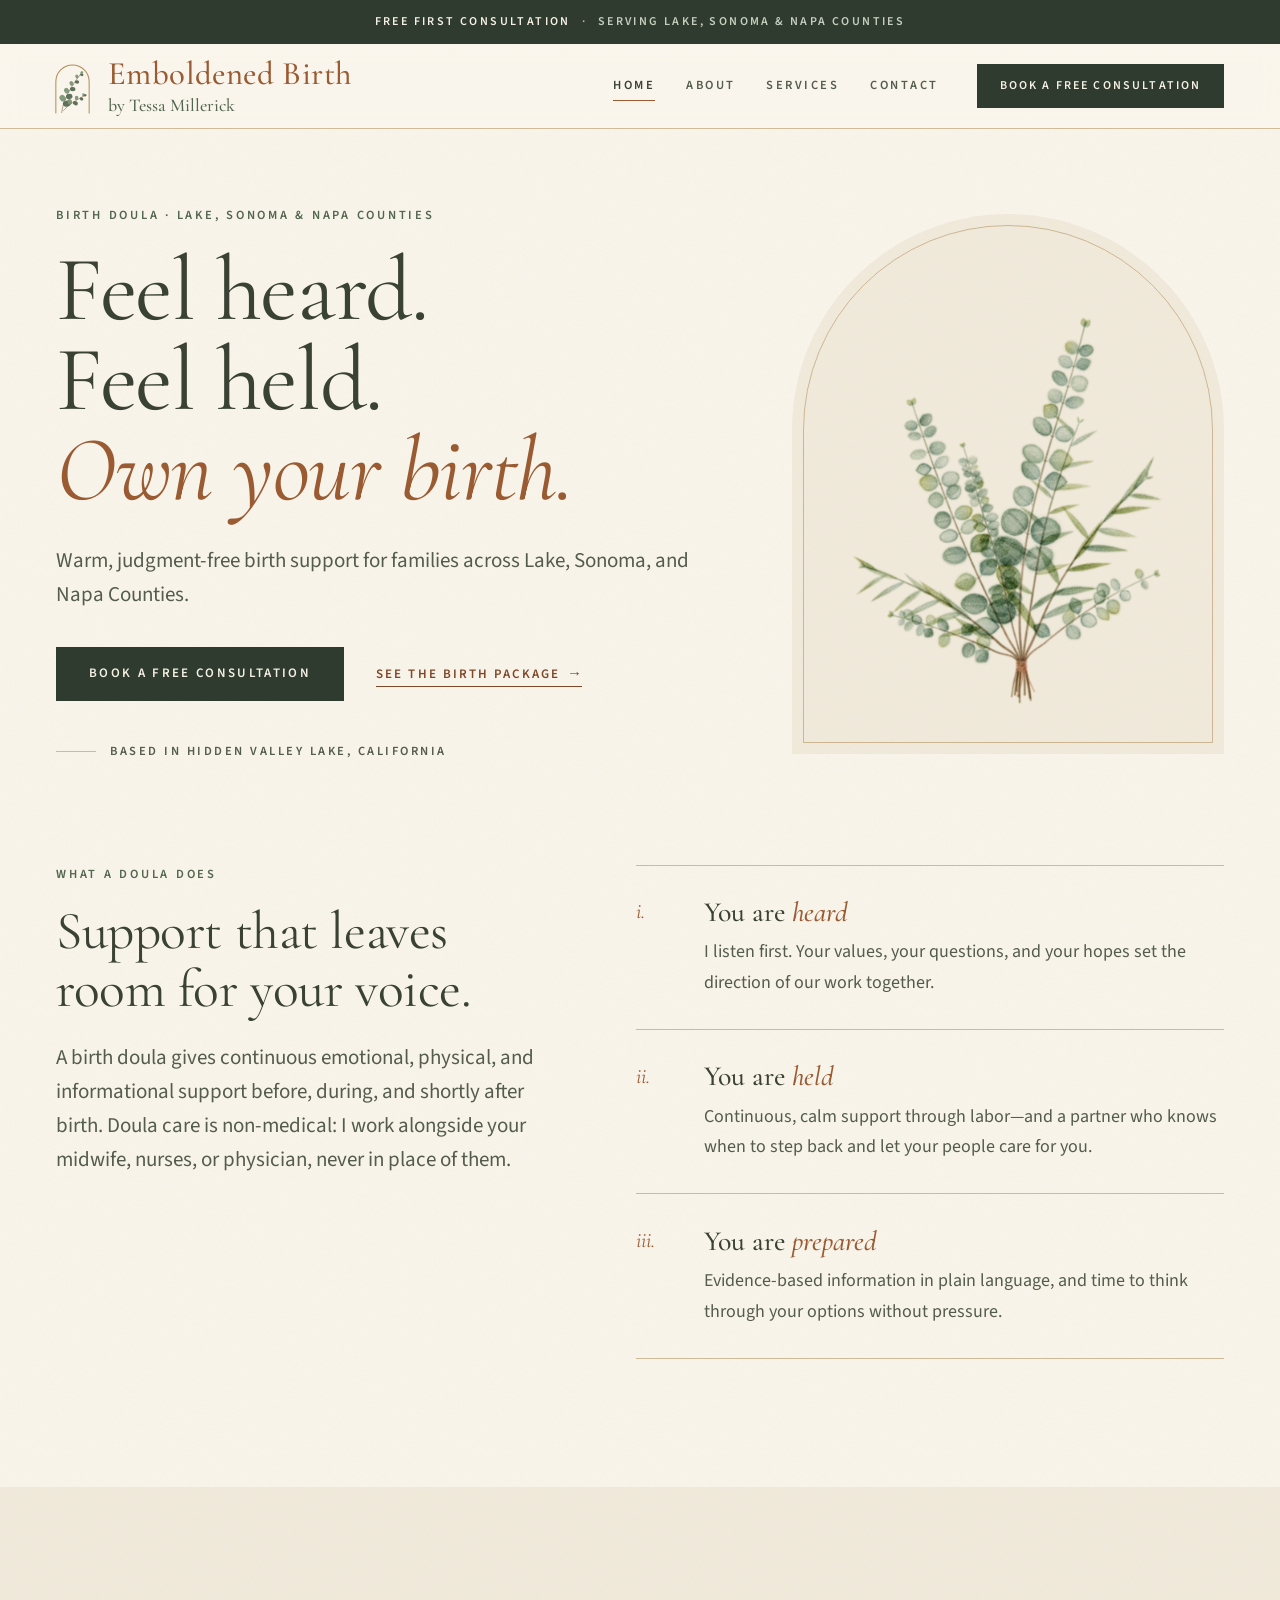
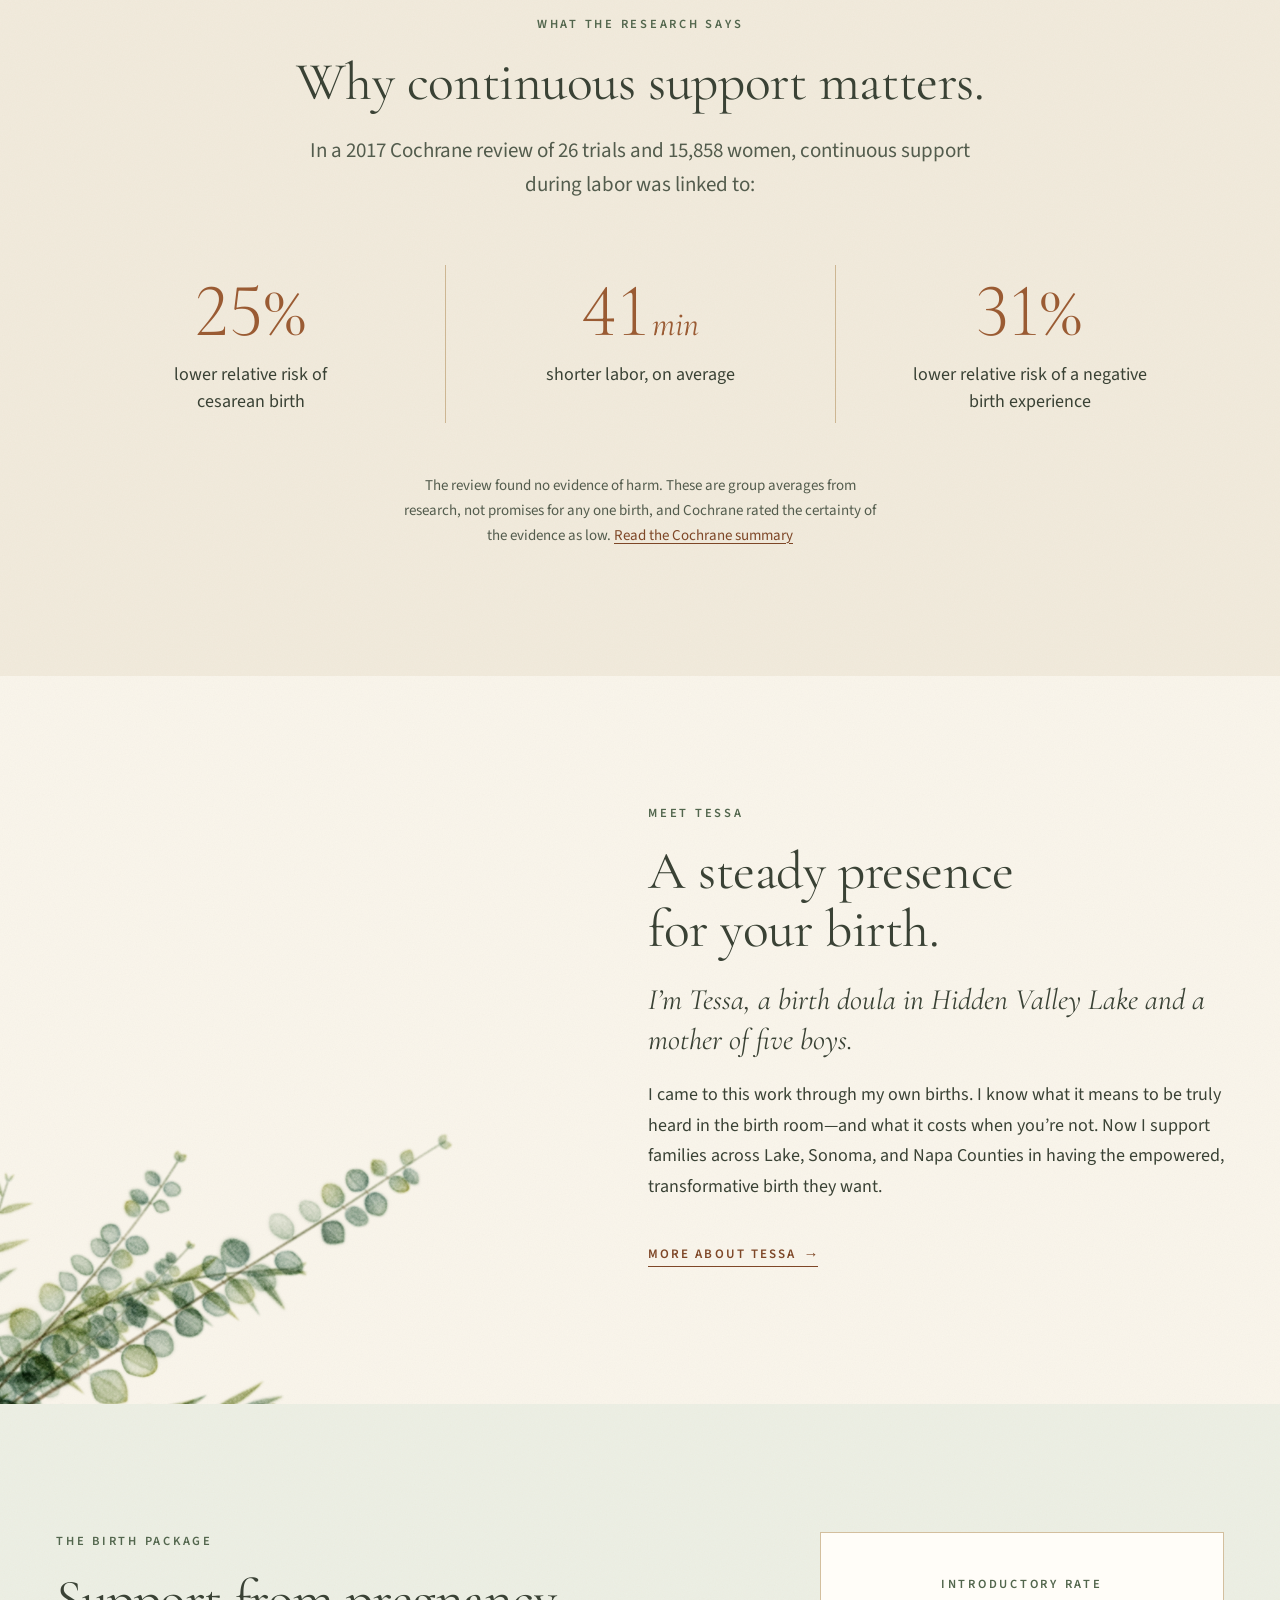
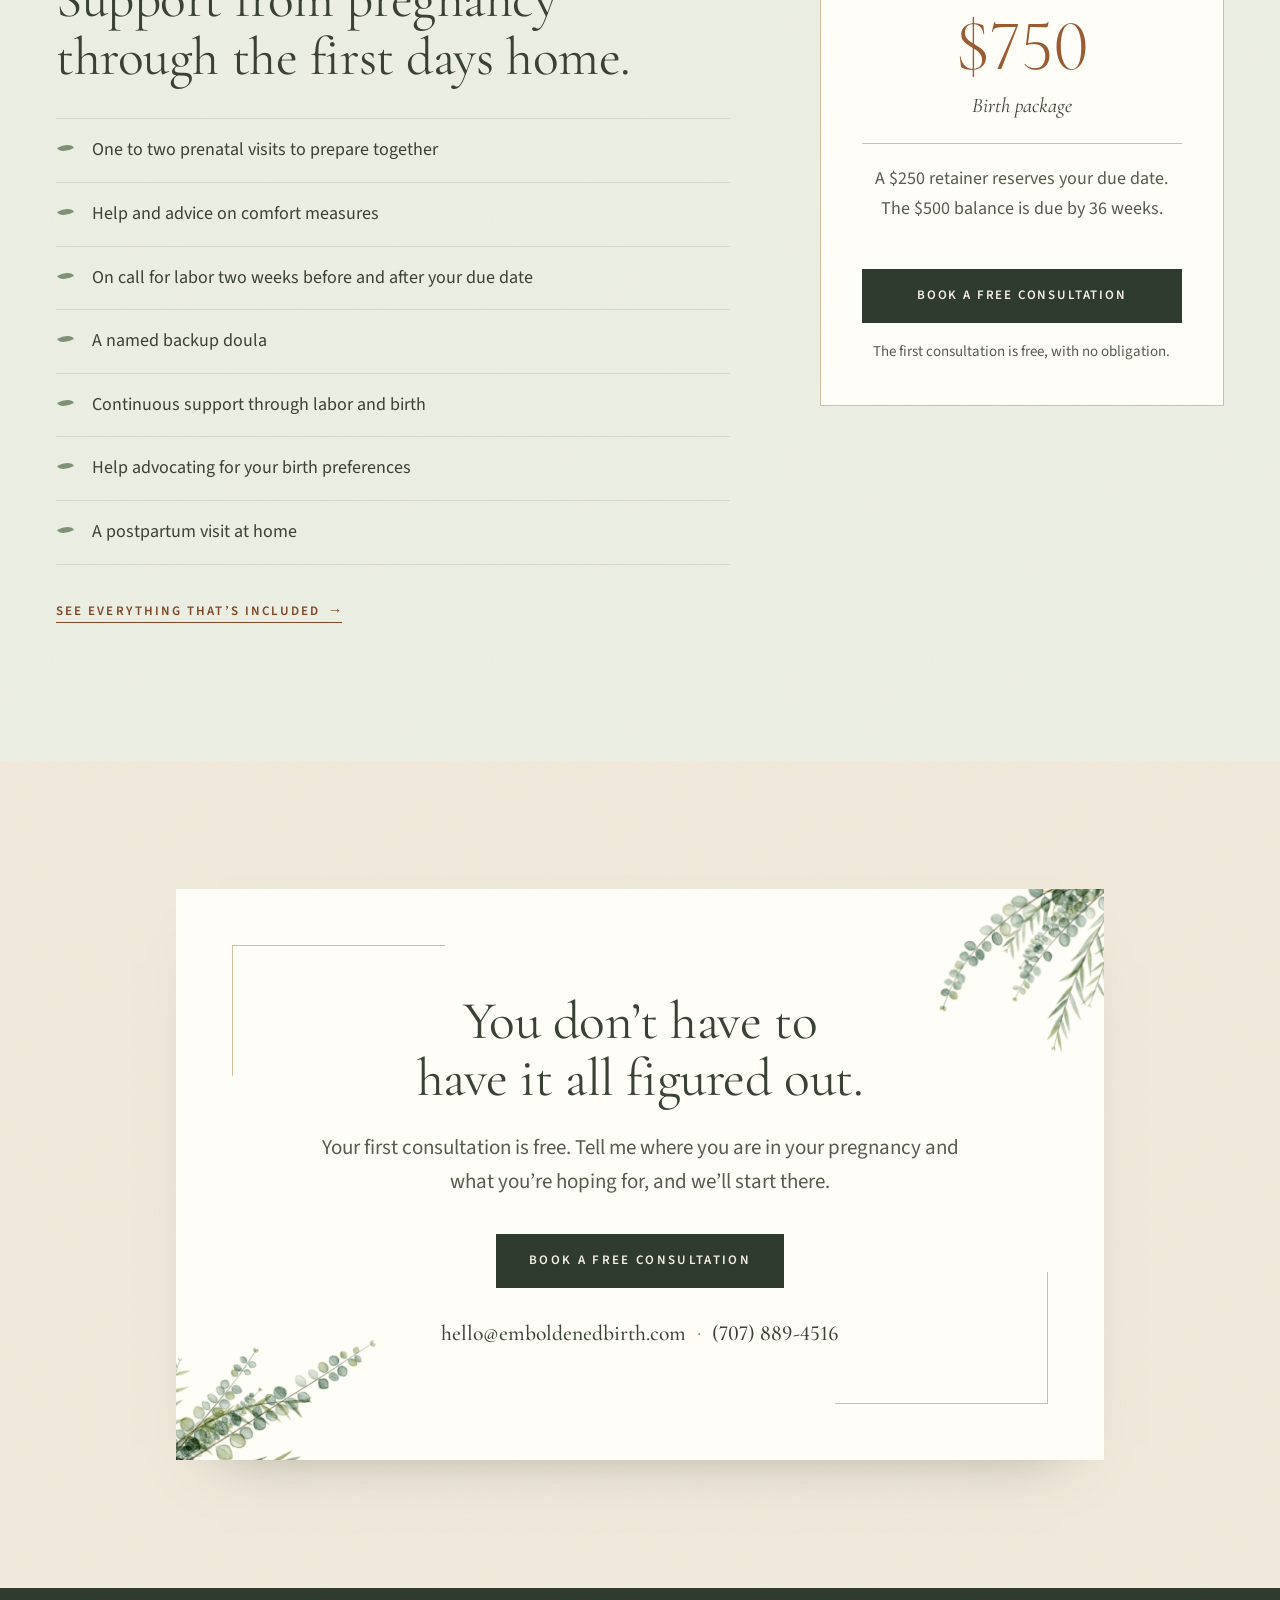
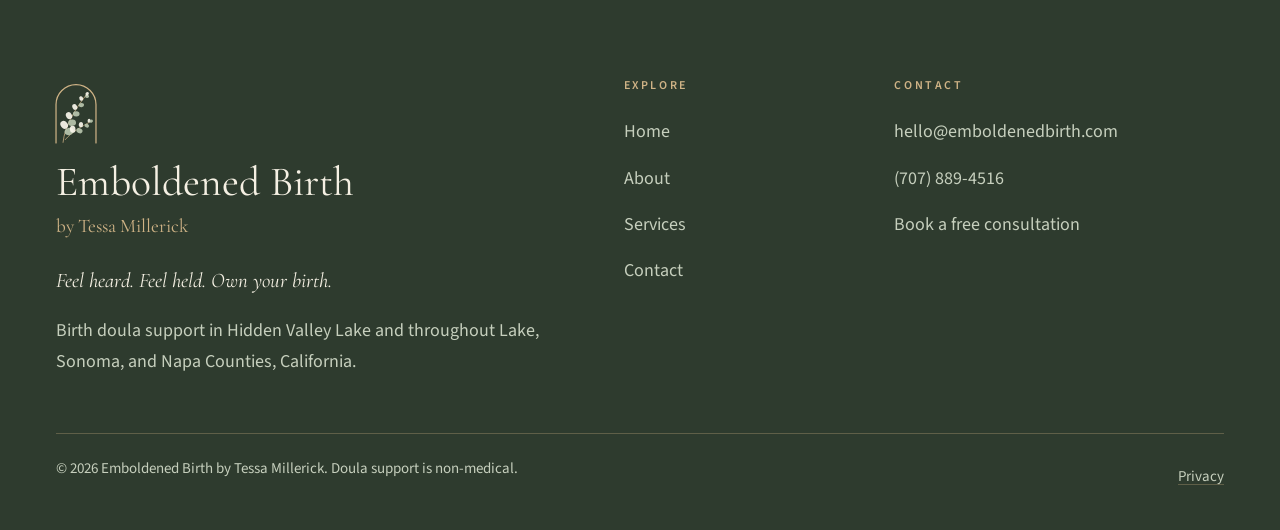
==== commit fbaa3b06: "Take the Resources page off the site for now Removes resources.html and its nav and footer links. Th" ====
--- a/index.html
+++ b/index.html
@@ -95,7 +95,6 @@
           <a href="index.html" aria-current="page">Home</a>
           <a href="about.html">About</a>
           <a href="services.html">Services</a>
-          <a href="resources.html">Resources</a>
           <a href="contact.html">Contact</a>
         </nav>
         <a class="btn btn--primary btn--small header-cta" href="contact.html">Book a free consultation</a>
@@ -255,7 +254,6 @@
             <li><a href="index.html">Home</a></li>
             <li><a href="about.html">About</a></li>
             <li><a href="services.html">Services</a></li>
-            <li><a href="resources.html">Resources</a></li>
             <li><a href="contact.html">Contact</a></li>
           </ul>
         </nav>
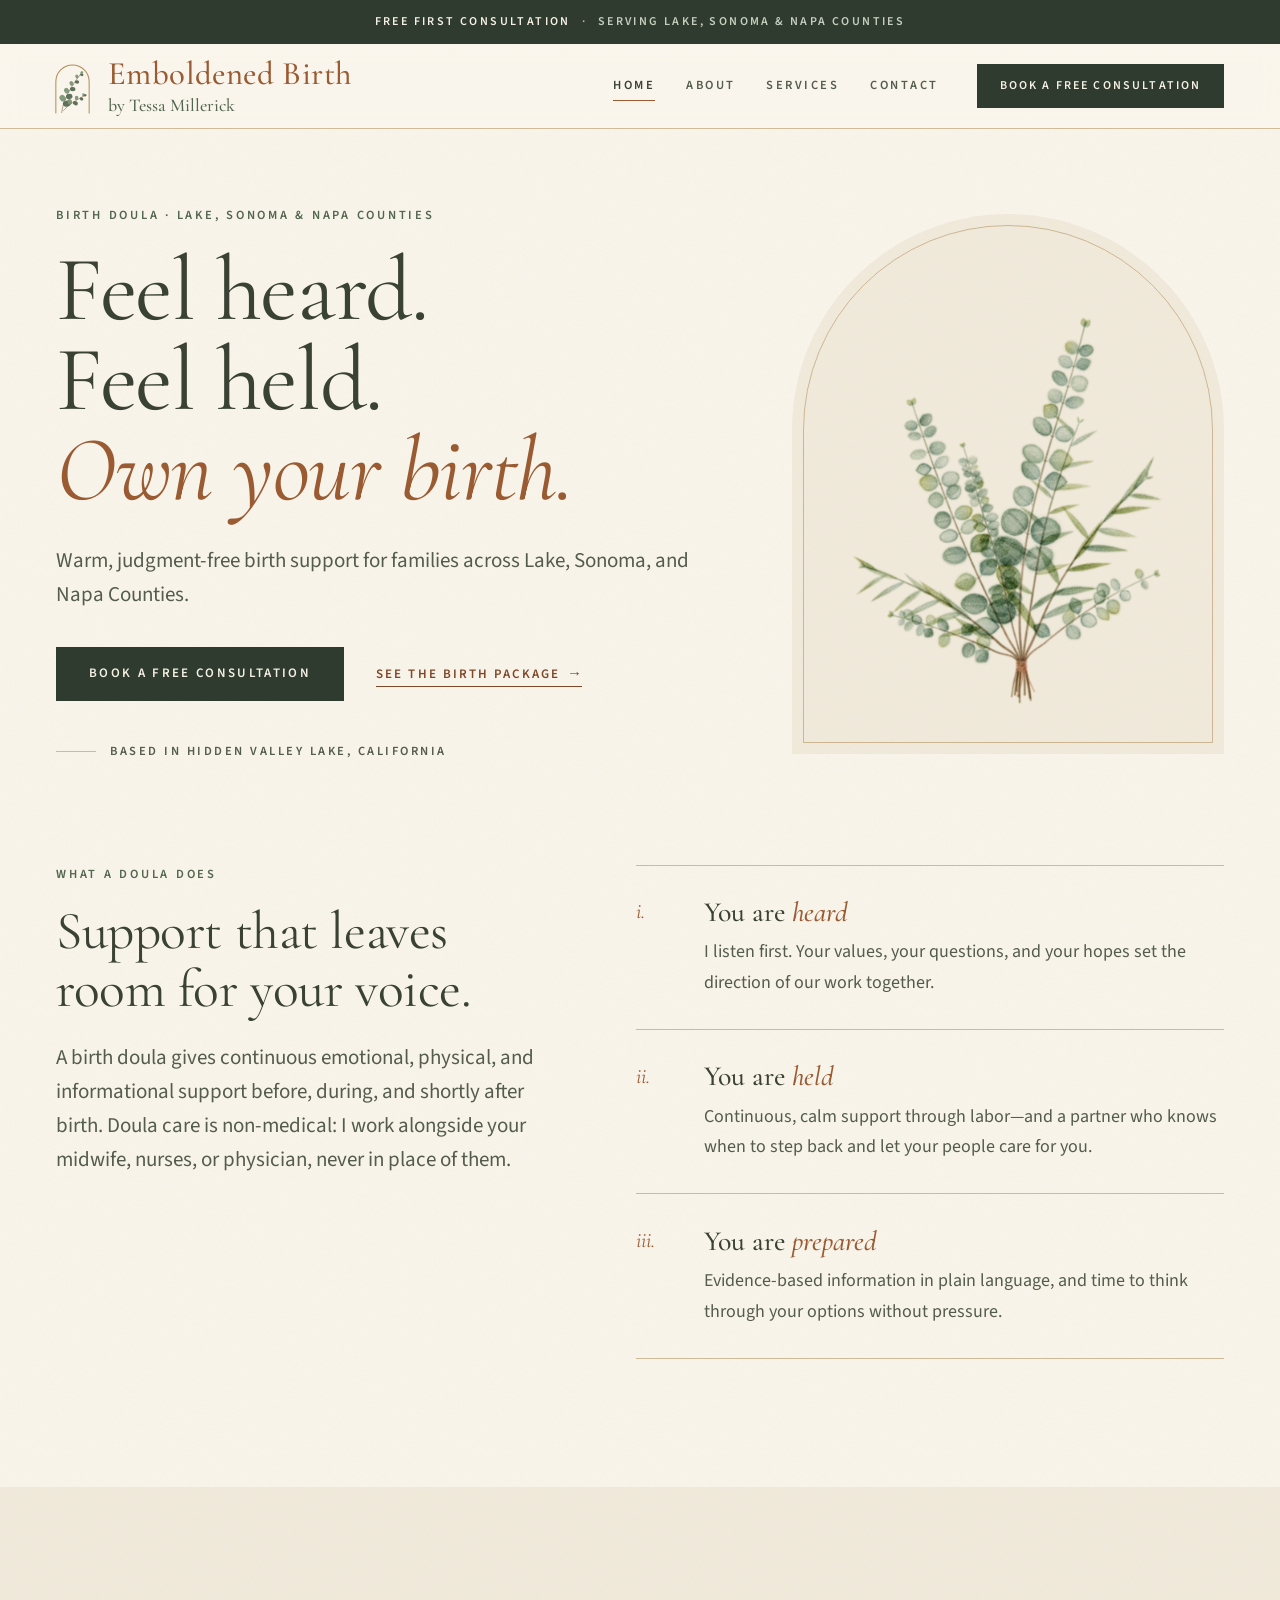
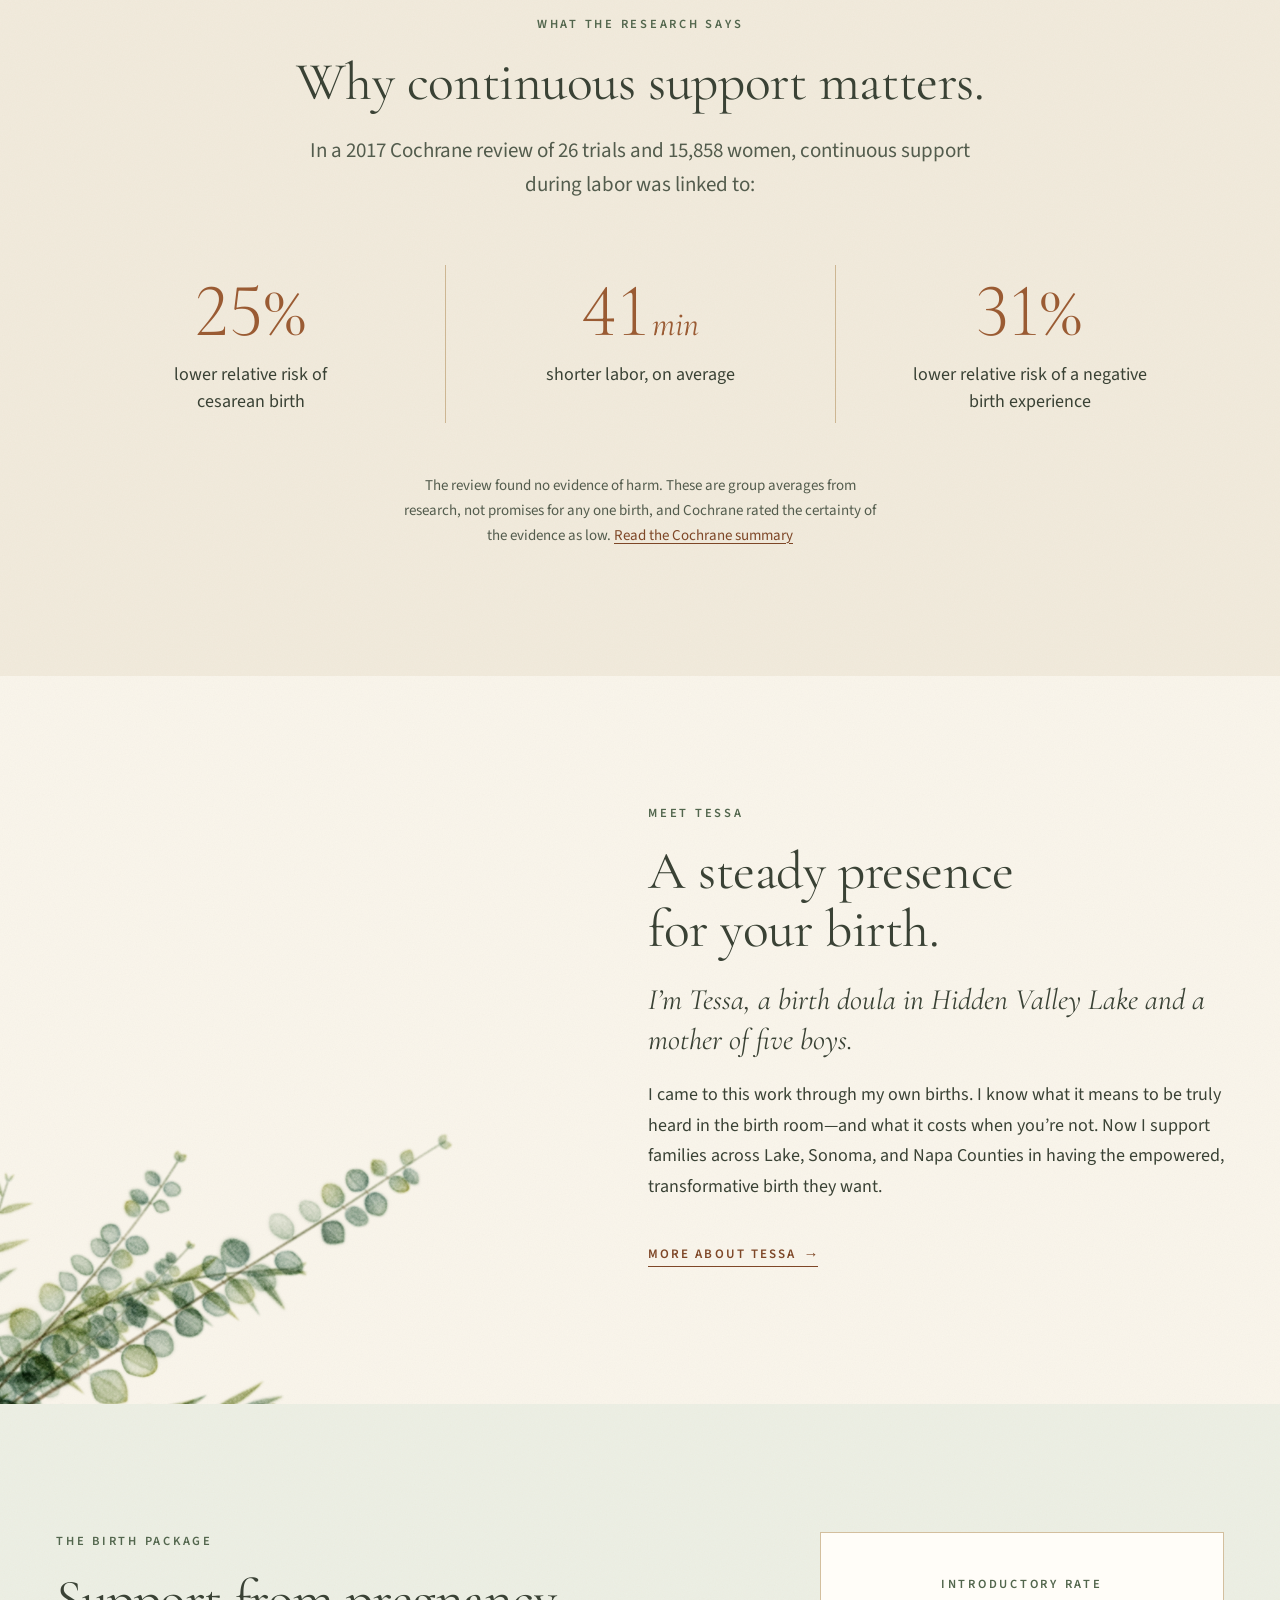
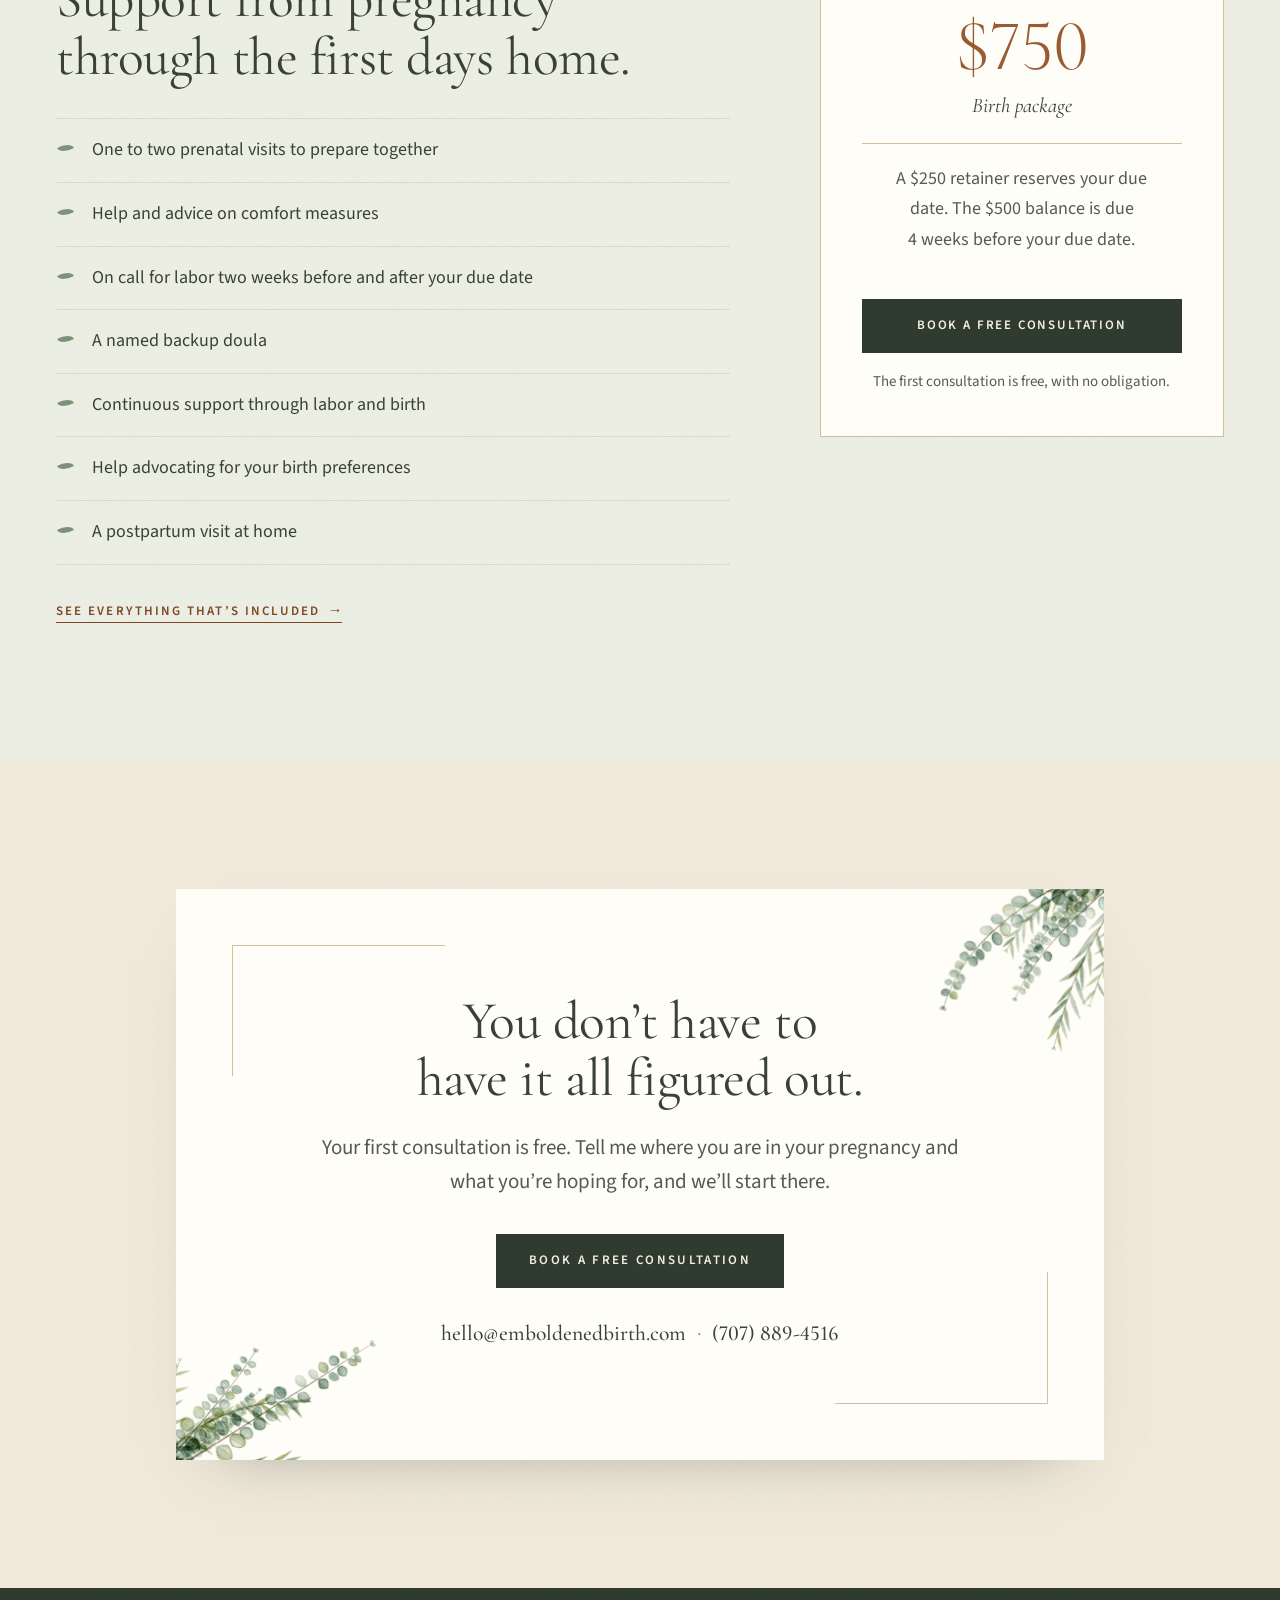
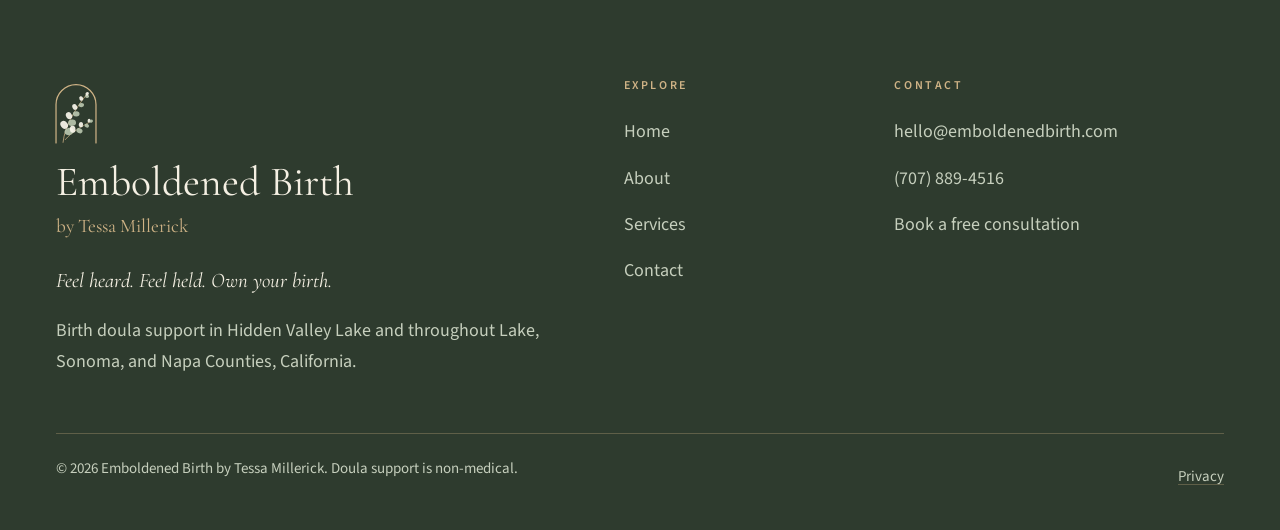
==== commit 2f1c39e2: "Balance wording: due 4 weeks before your due date (Tessa, 2026-11-23) Replaces "due by 36 weeks" on " ====
--- a/index.html
+++ b/index.html
@@ -215,7 +215,7 @@
           <p class="price-card__label">Introductory rate</p>
           <p class="price-card__price">$750</p>
           <p class="price-card__name">Birth package</p>
-          <p class="price-card__terms">A $250 retainer reserves your due date. The $500 balance is due by 36 weeks.</p>
+          <p class="price-card__terms">A $250 retainer reserves your due date. The $500 balance is due 4 weeks before your due date.</p>
           <a class="btn btn--primary" href="contact.html">Book a free consultation</a>
           <p class="price-card__note">The first consultation is free, with no obligation.</p>
         </aside>
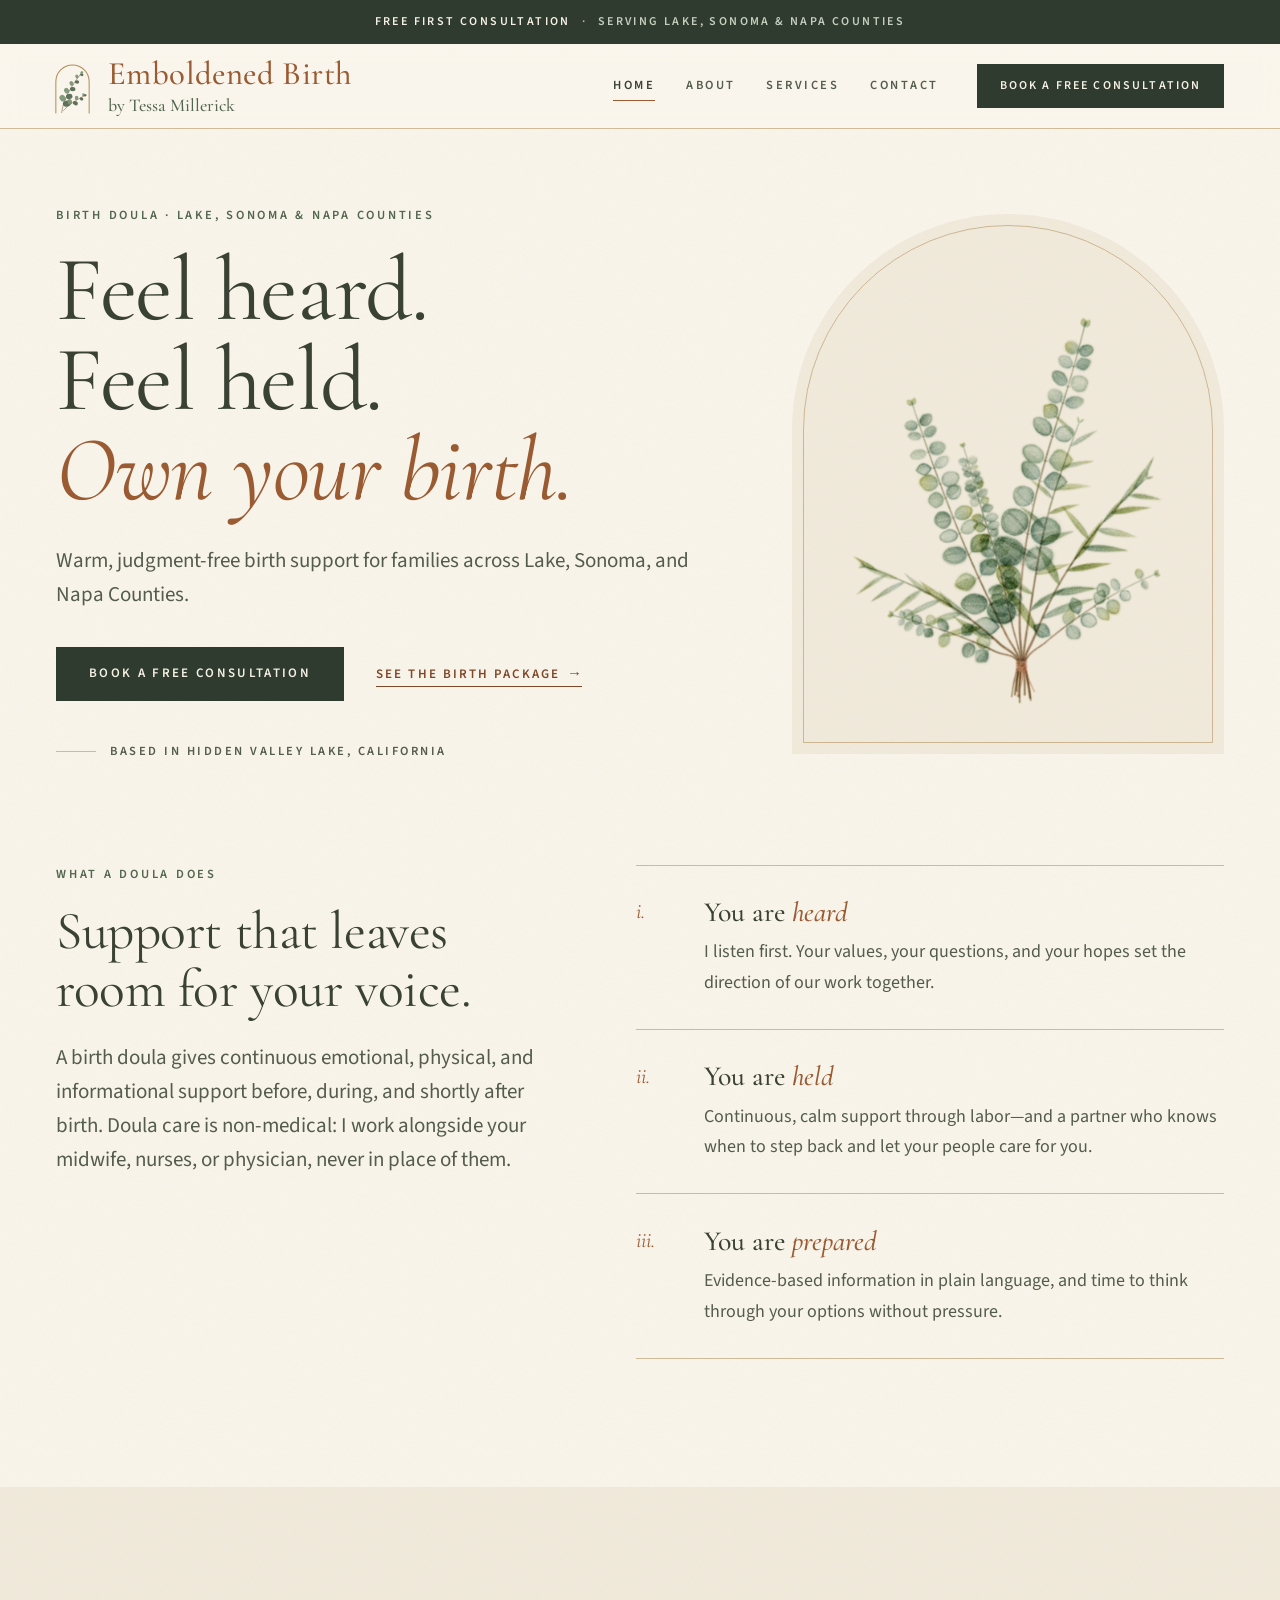
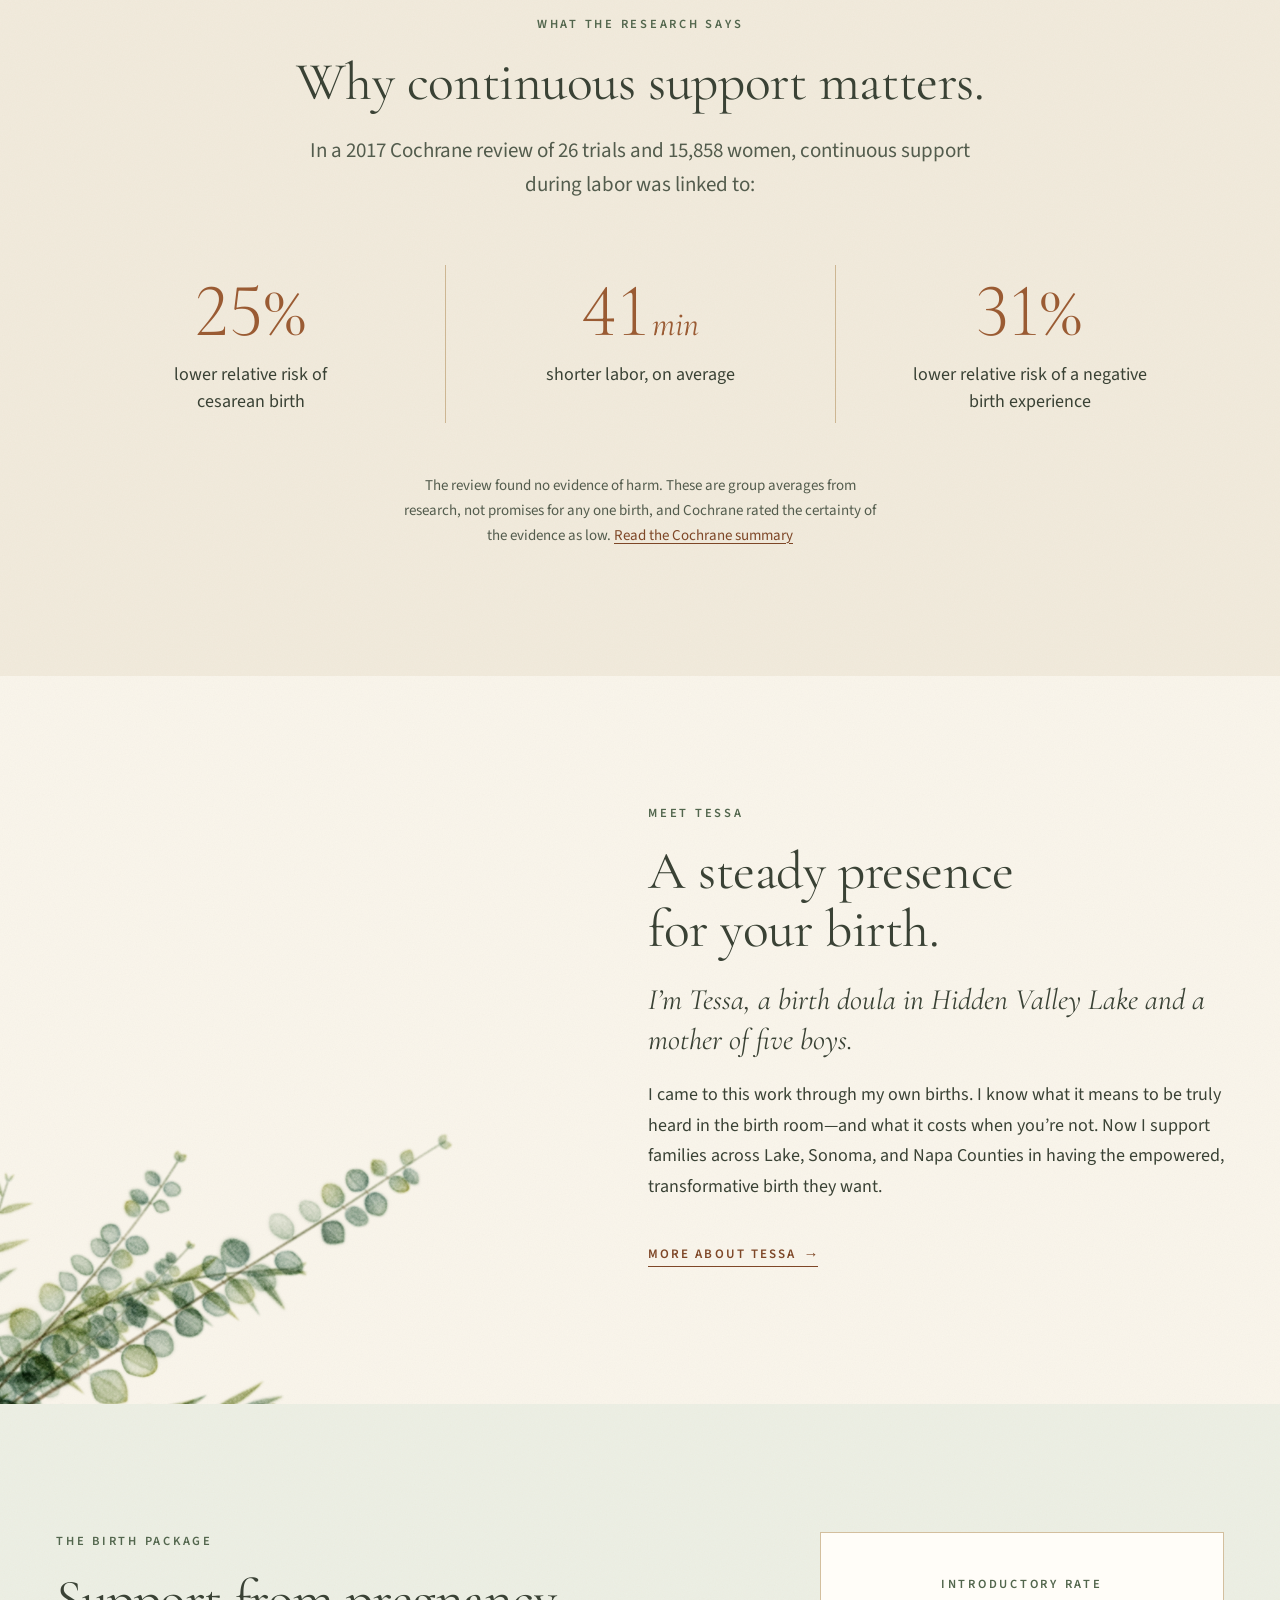
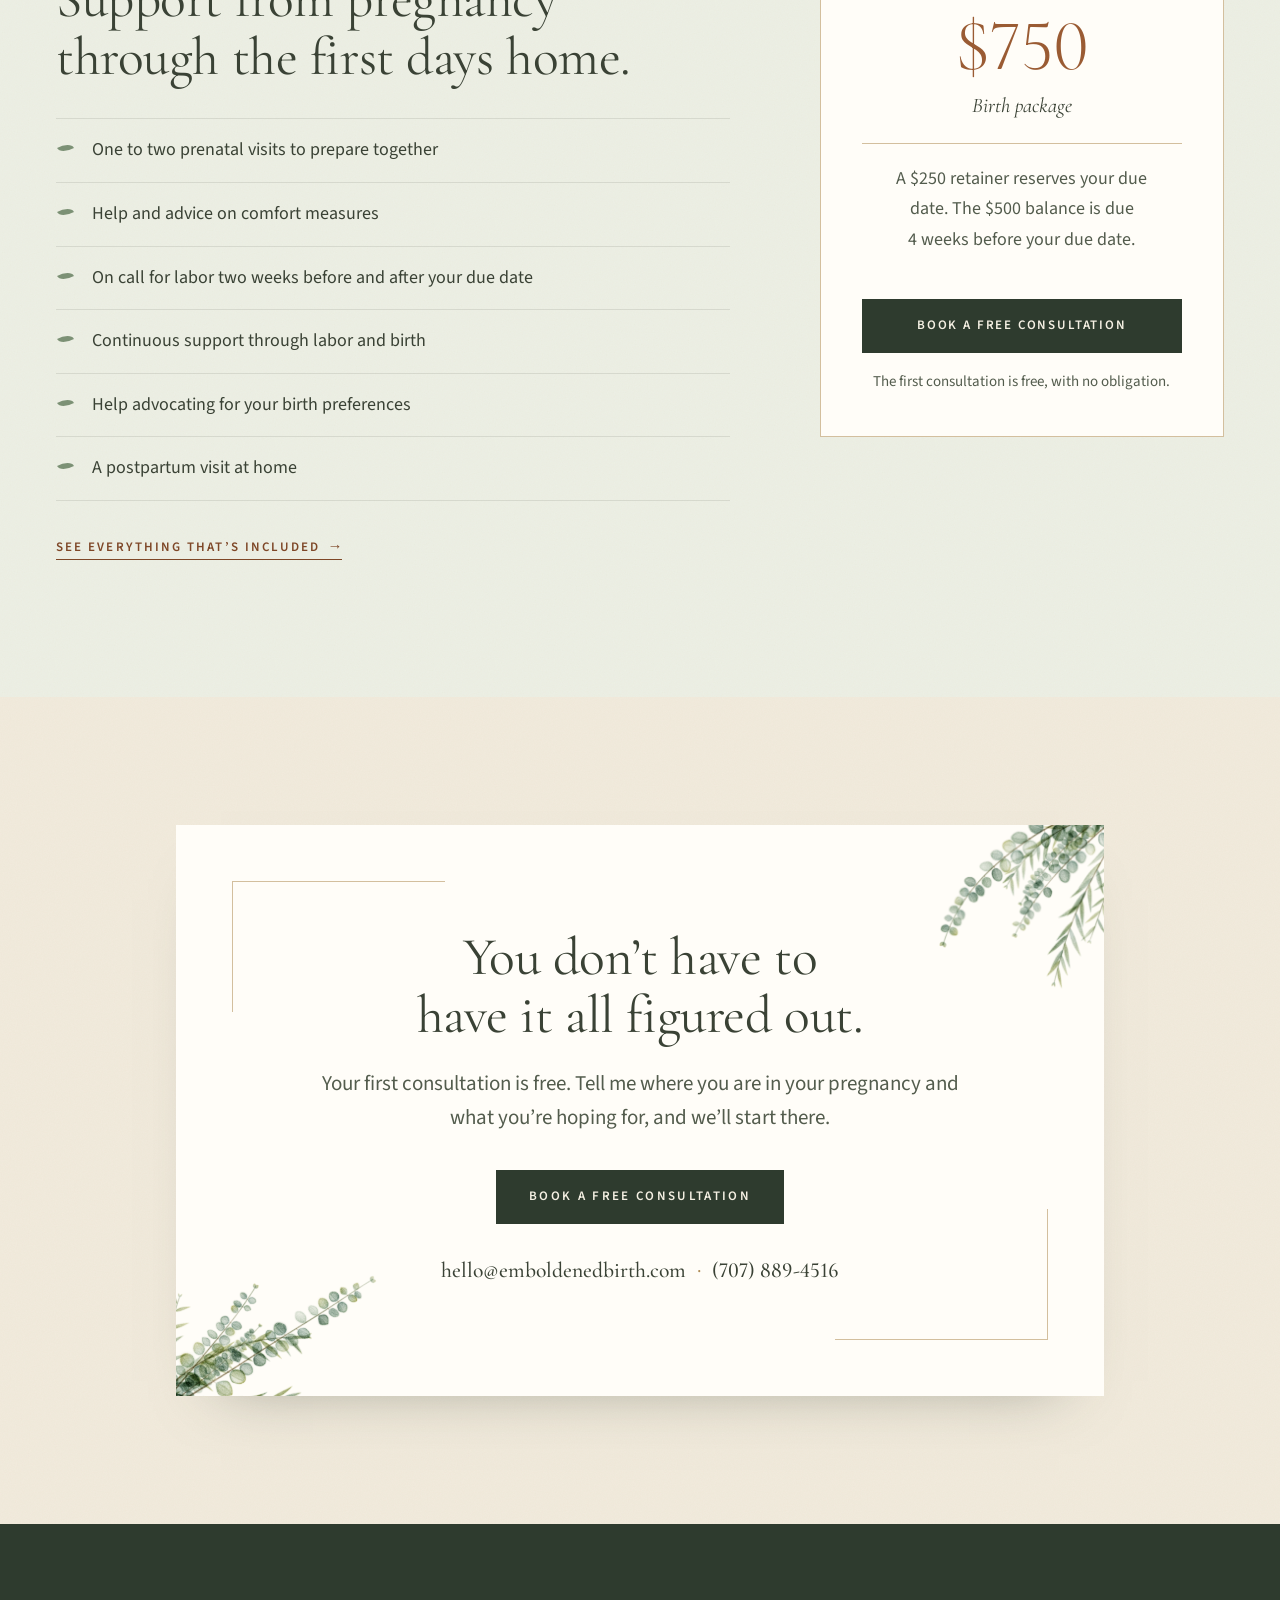
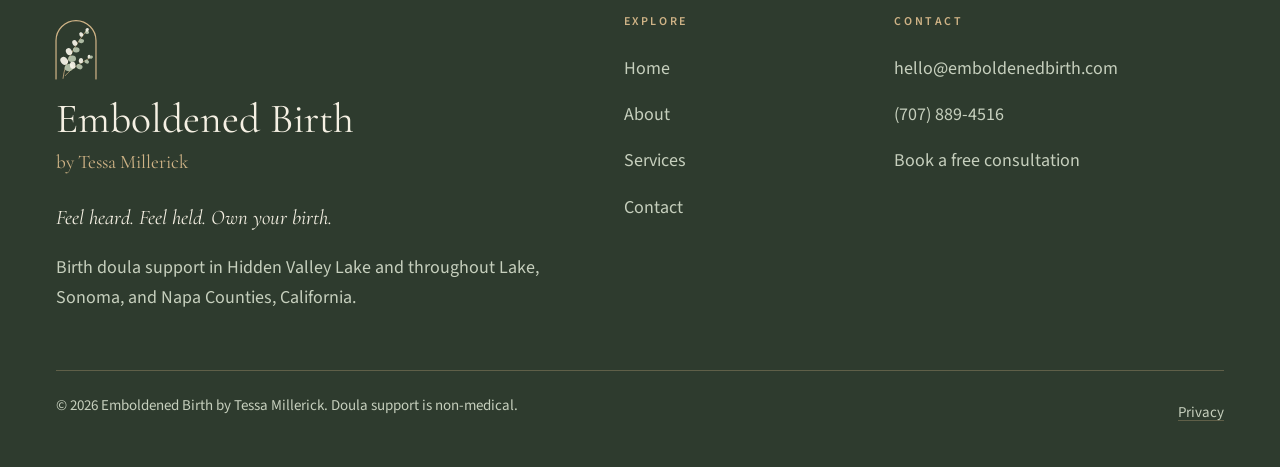
==== commit 2fa89d56: "Remove the backup doula until Tessa has a reliable backup (Tessa, 2026-11-23) Home package list, Ser" ====
--- a/index.html
+++ b/index.html
@@ -204,7 +204,6 @@
             <li>One to two prenatal visits to prepare together</li>
             <li>Help and advice on comfort measures</li>
             <li>On call for labor two weeks before and after your due date</li>
-            <li>A named backup doula</li>
             <li>Continuous support through labor and birth</li>
             <li>Help advocating for your birth preferences</li>
             <li>A postpartum visit at home</li>
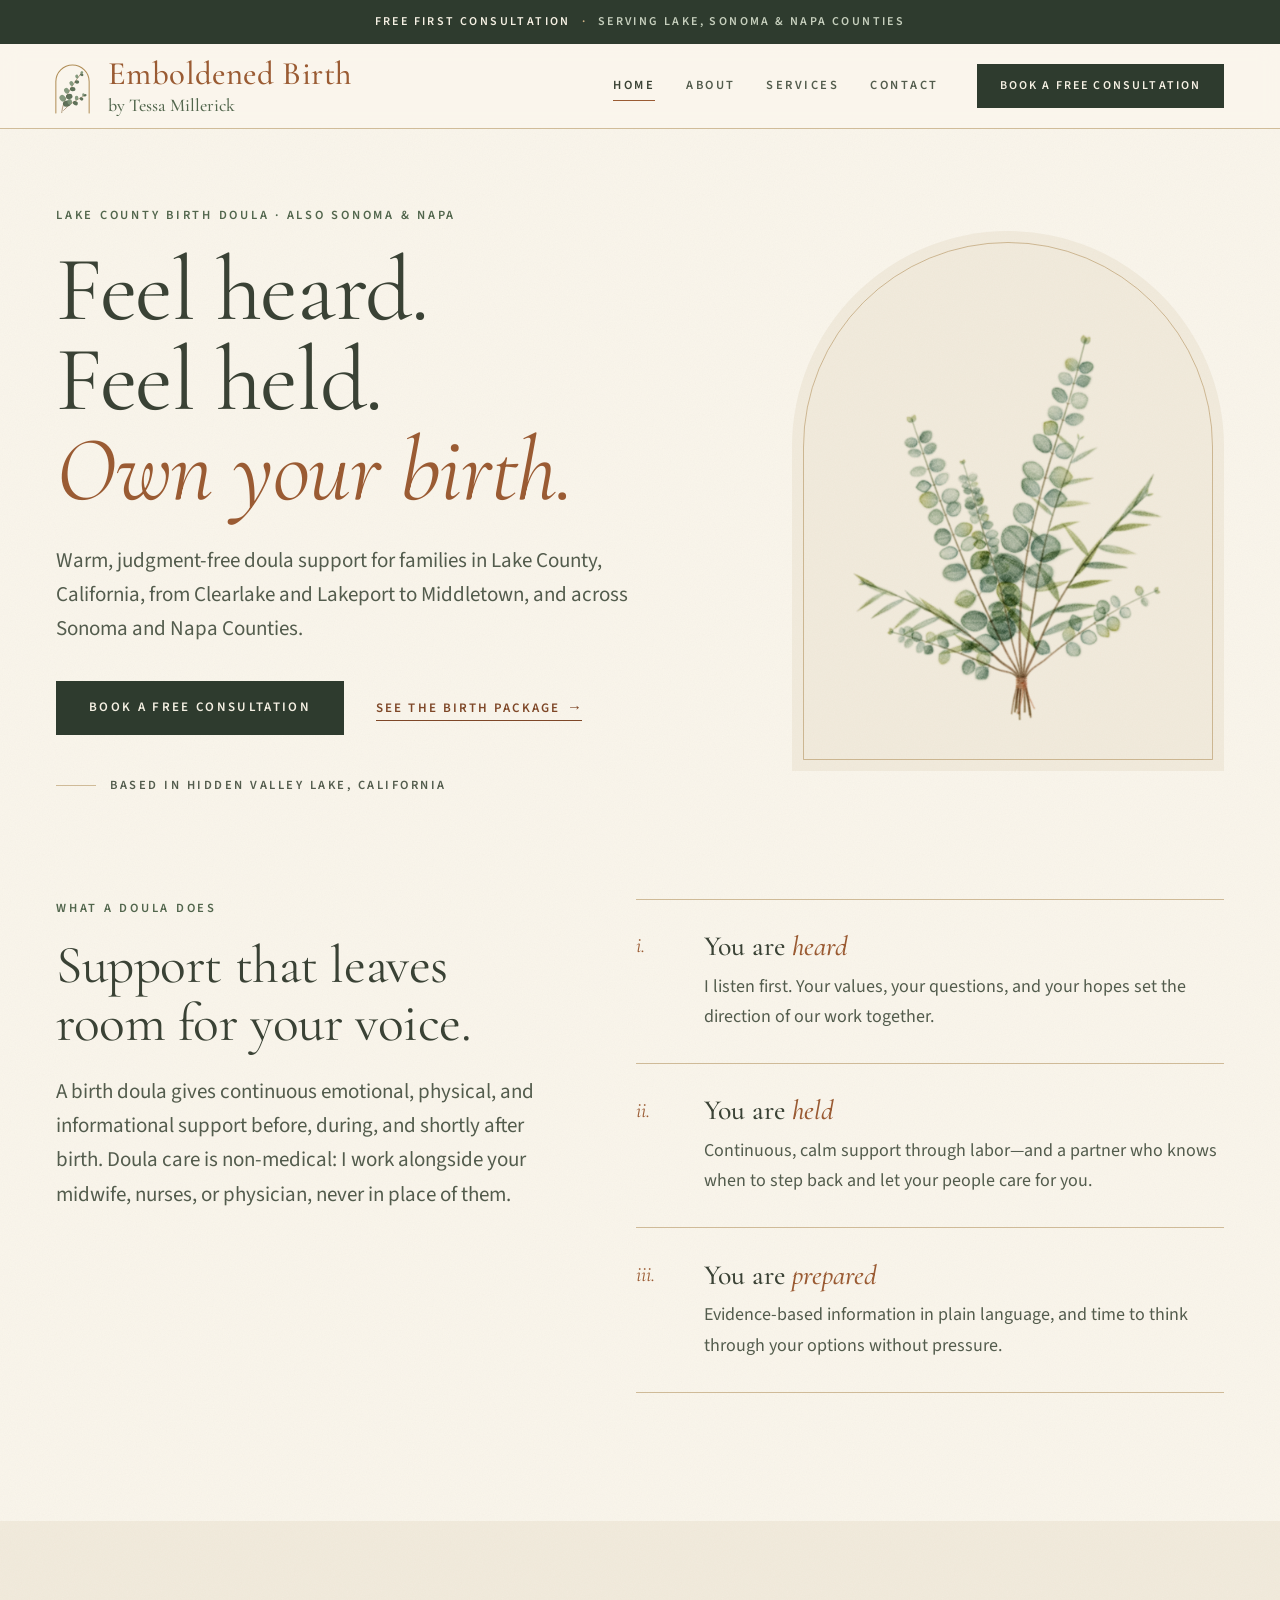
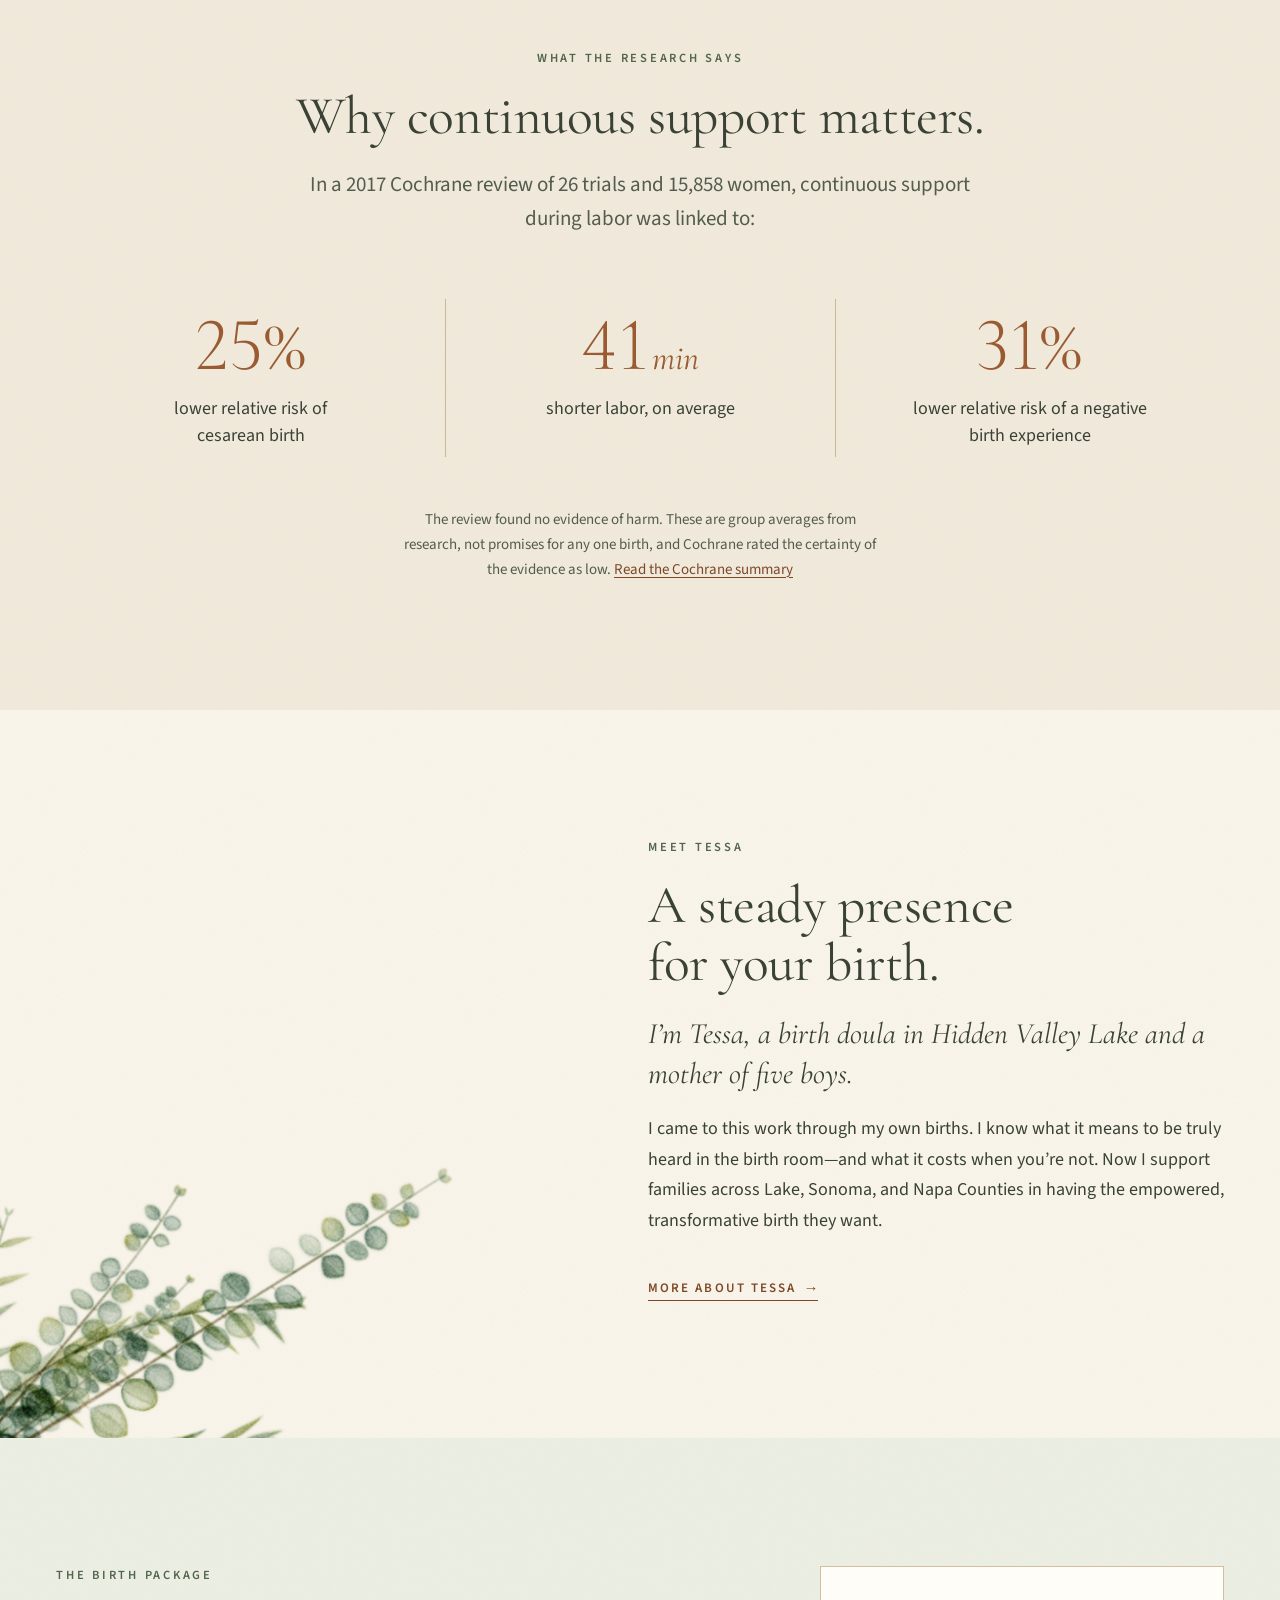
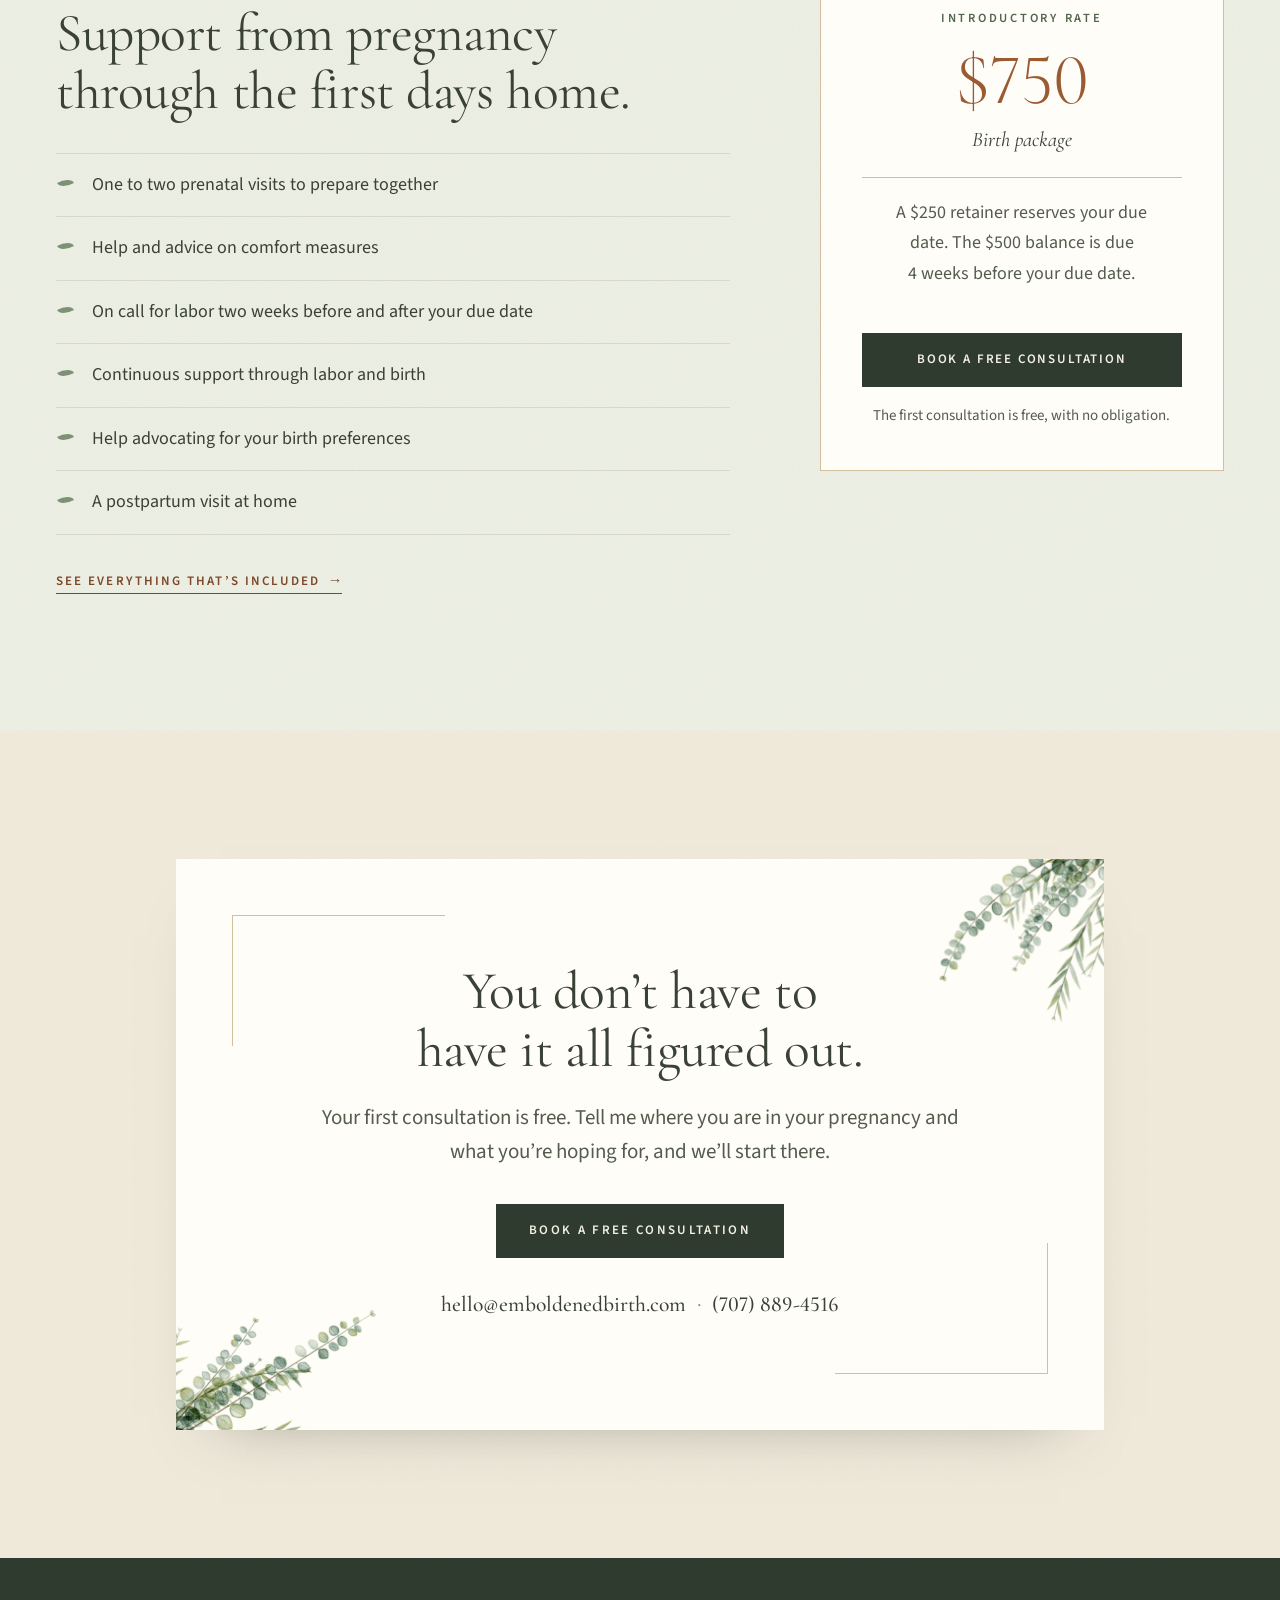
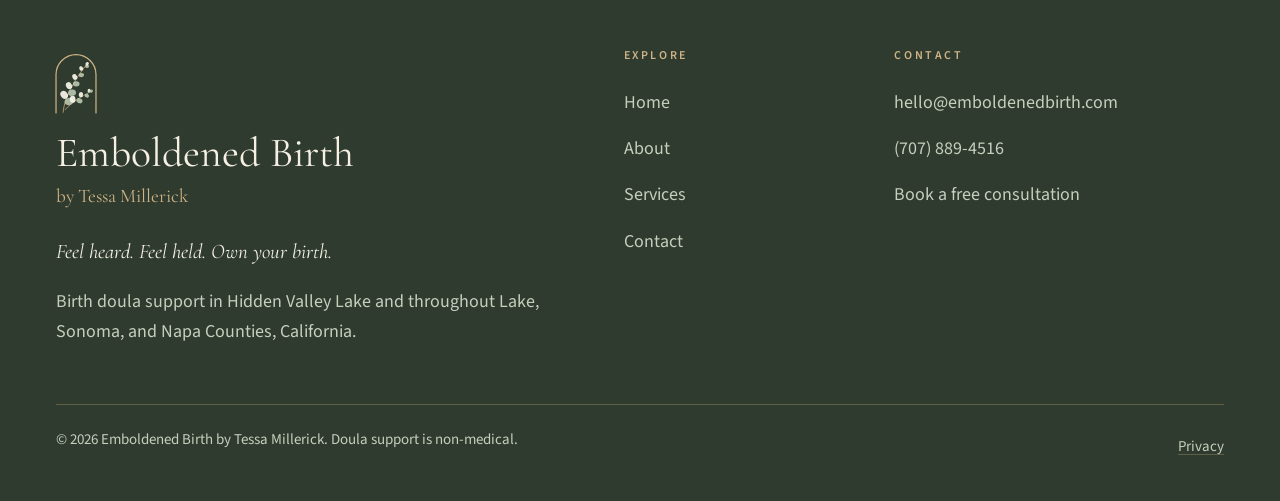
==== commit 7e7ce91b: "SEO: lead with Lake County doula in home title, description, hero; list more Lake County towns Co-Au" ====
--- a/index.html
+++ b/index.html
@@ -3,12 +3,10 @@
 <head>
   <meta charset="utf-8">
   <meta name="viewport" content="width=device-width, initial-scale=1, viewport-fit=cover">
-  <title>Emboldened Birth | Birth Doula in Lake, Sonoma &amp; Napa Counties, CA</title>
-  <meta name="description" content="Warm, judgment-free birth doula support in Hidden Valley Lake and throughout Lake, Sonoma, and Napa Counties, California. Meet Tessa Millerick and book a free consultation.">
+  <title>Lake County Doula | Emboldened Birth · Lake, Sonoma &amp; Napa, CA</title>
+  <meta name="description" content="Lake County, California birth doula based in Hidden Valley Lake, also serving Sonoma and Napa Counties. Warm, judgment-free support from Tessa Millerick. Book a free consultation.">
   <meta name="author" content="Tessa Millerick">
   <meta name="theme-color" content="#2e3b2e">
-  <!-- PREVIEW ONLY: remove this noindex tag when the site is ready to be public. -->
-  <meta name="robots" content="noindex, nofollow">
   <link rel="icon" href="assets/img/favicon.svg?v=arch" type="image/svg+xml">
   <link rel="icon" href="assets/img/favicon-32.png?v=arch" sizes="32x32" type="image/png">
   <link rel="apple-touch-icon" href="assets/img/apple-touch-icon.png?v=arch">
@@ -19,15 +17,16 @@
   <meta property="og:type" content="website">
   <meta property="og:locale" content="en_US">
   <meta property="og:site_name" content="Emboldened Birth">
-  <meta property="og:title" content="Emboldened Birth | Birth Doula in Lake, Sonoma &amp; Napa Counties, CA">
+  <meta property="og:title" content="Lake County Doula | Emboldened Birth · Lake, Sonoma &amp; Napa, CA">
   <meta property="og:description" content="Warm, judgment-free birth doula support in Hidden Valley Lake and throughout Lake, Sonoma, and Napa Counties, California.">
+  <link rel="canonical" href="https://emboldenedbirth.com/">
   <meta property="og:url" content="https://emboldenedbirth.com/">
   <meta property="og:image" content="https://emboldenedbirth.com/assets/img/og-image.jpg">
   <meta property="og:image:width" content="1200">
   <meta property="og:image:height" content="630">
   <meta property="og:image:alt" content="Emboldened Birth by Tessa Millerick: copper lettering framed by watercolor eucalyptus on warm ivory.">
   <meta name="twitter:card" content="summary_large_image">
-  <meta name="twitter:title" content="Emboldened Birth | Birth Doula in Lake, Sonoma &amp; Napa Counties, CA">
+  <meta name="twitter:title" content="Lake County Doula | Emboldened Birth · Lake, Sonoma &amp; Napa, CA">
   <meta name="twitter:description" content="Warm, judgment-free birth doula support in Hidden Valley Lake and throughout Lake, Sonoma, and Napa Counties, California.">
   <meta name="twitter:image" content="https://emboldenedbirth.com/assets/img/og-image.jpg">
   <script type="application/ld+json">
@@ -106,9 +105,9 @@
     <section class="hero" aria-labelledby="hero-heading">
       <div class="wrap hero__grid">
         <div>
-          <p class="eyebrow">Birth doula · Lake, Sonoma &amp; Napa Counties</p>
+          <p class="eyebrow">Lake County birth doula · also Sonoma &amp; Napa</p>
           <h1 id="hero-heading">Feel heard.<br> Feel held.<br> <em>Own your birth.</em></h1>
-          <p class="lede">Warm, judgment-free birth support for families across Lake, Sonoma, and Napa Counties.</p>
+          <p class="lede">Warm, judgment-free doula support for families in Lake County, California, from Clearlake and Lakeport to Middletown, and across Sonoma and Napa Counties.</p>
           <div class="button-row">
             <a class="btn btn--primary" href="contact.html">Book a free consultation</a>
             <a class="link" href="services.html">See the birth package</a>
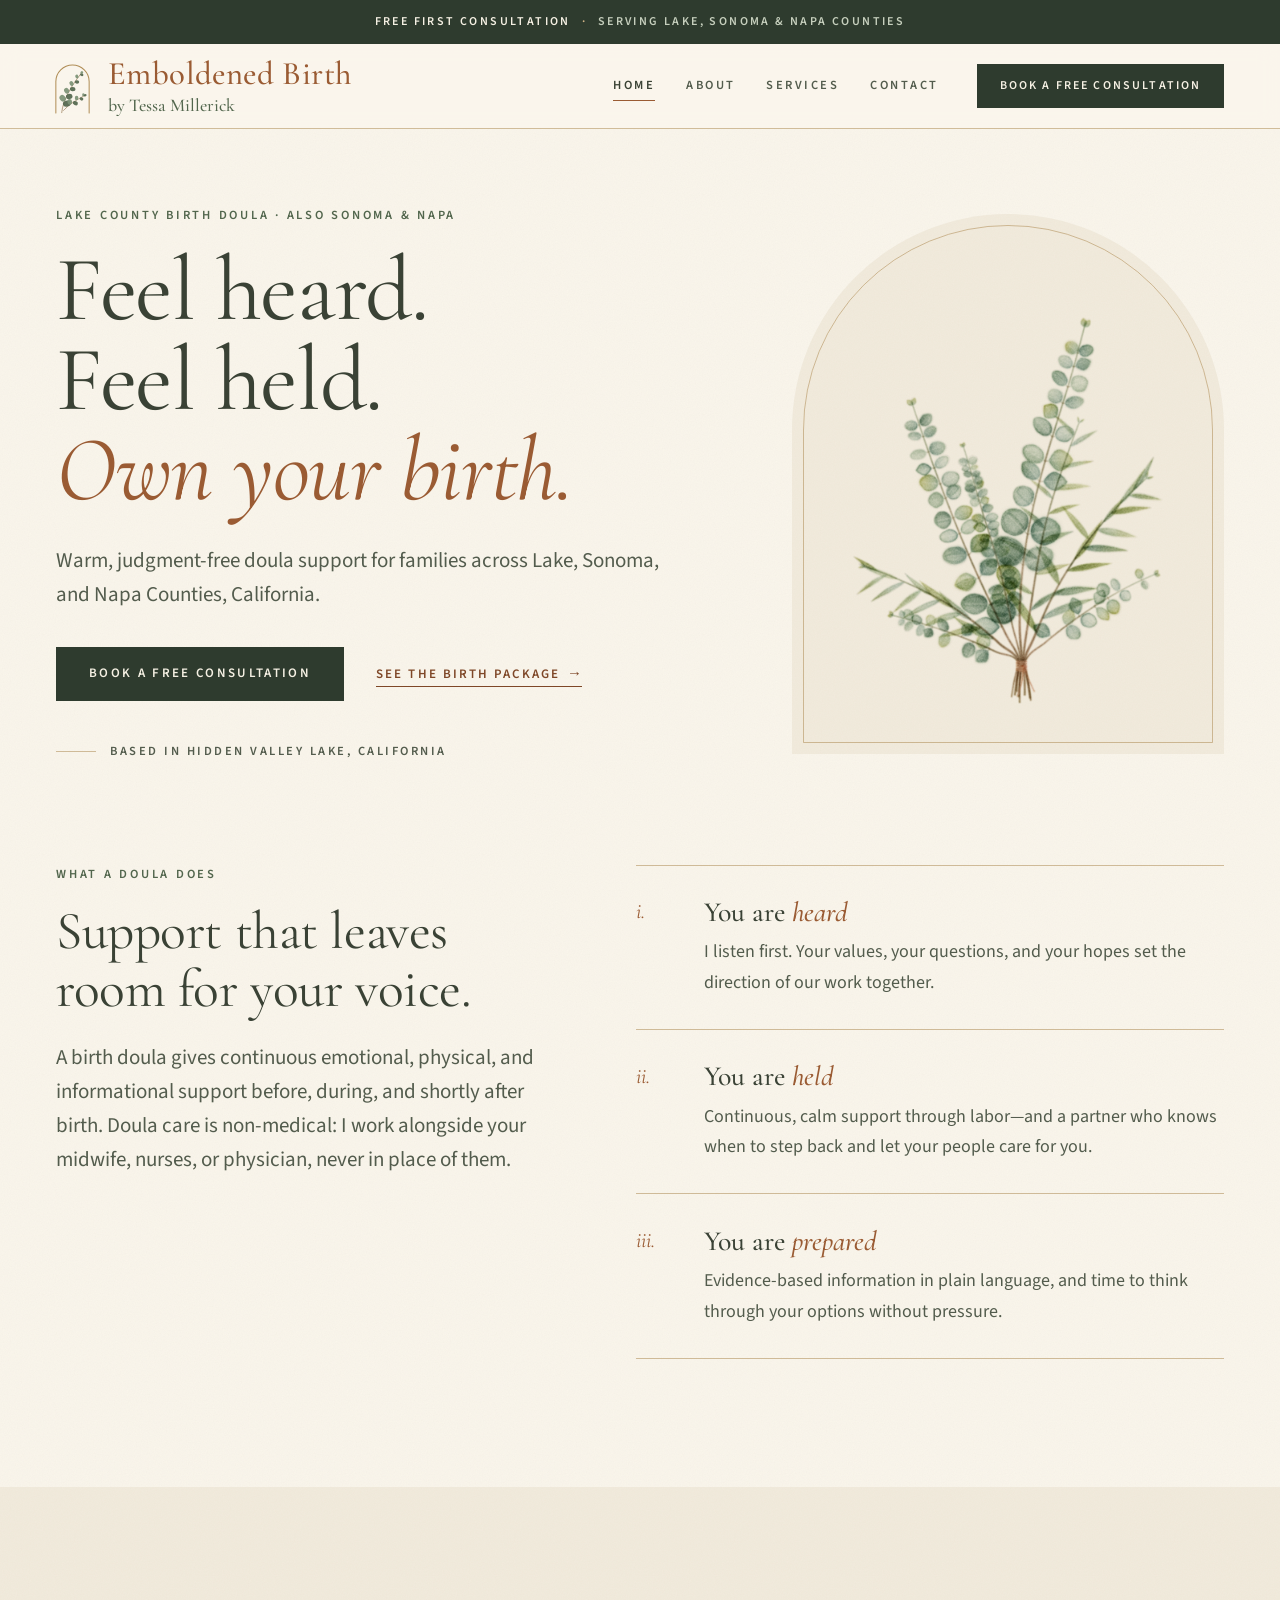
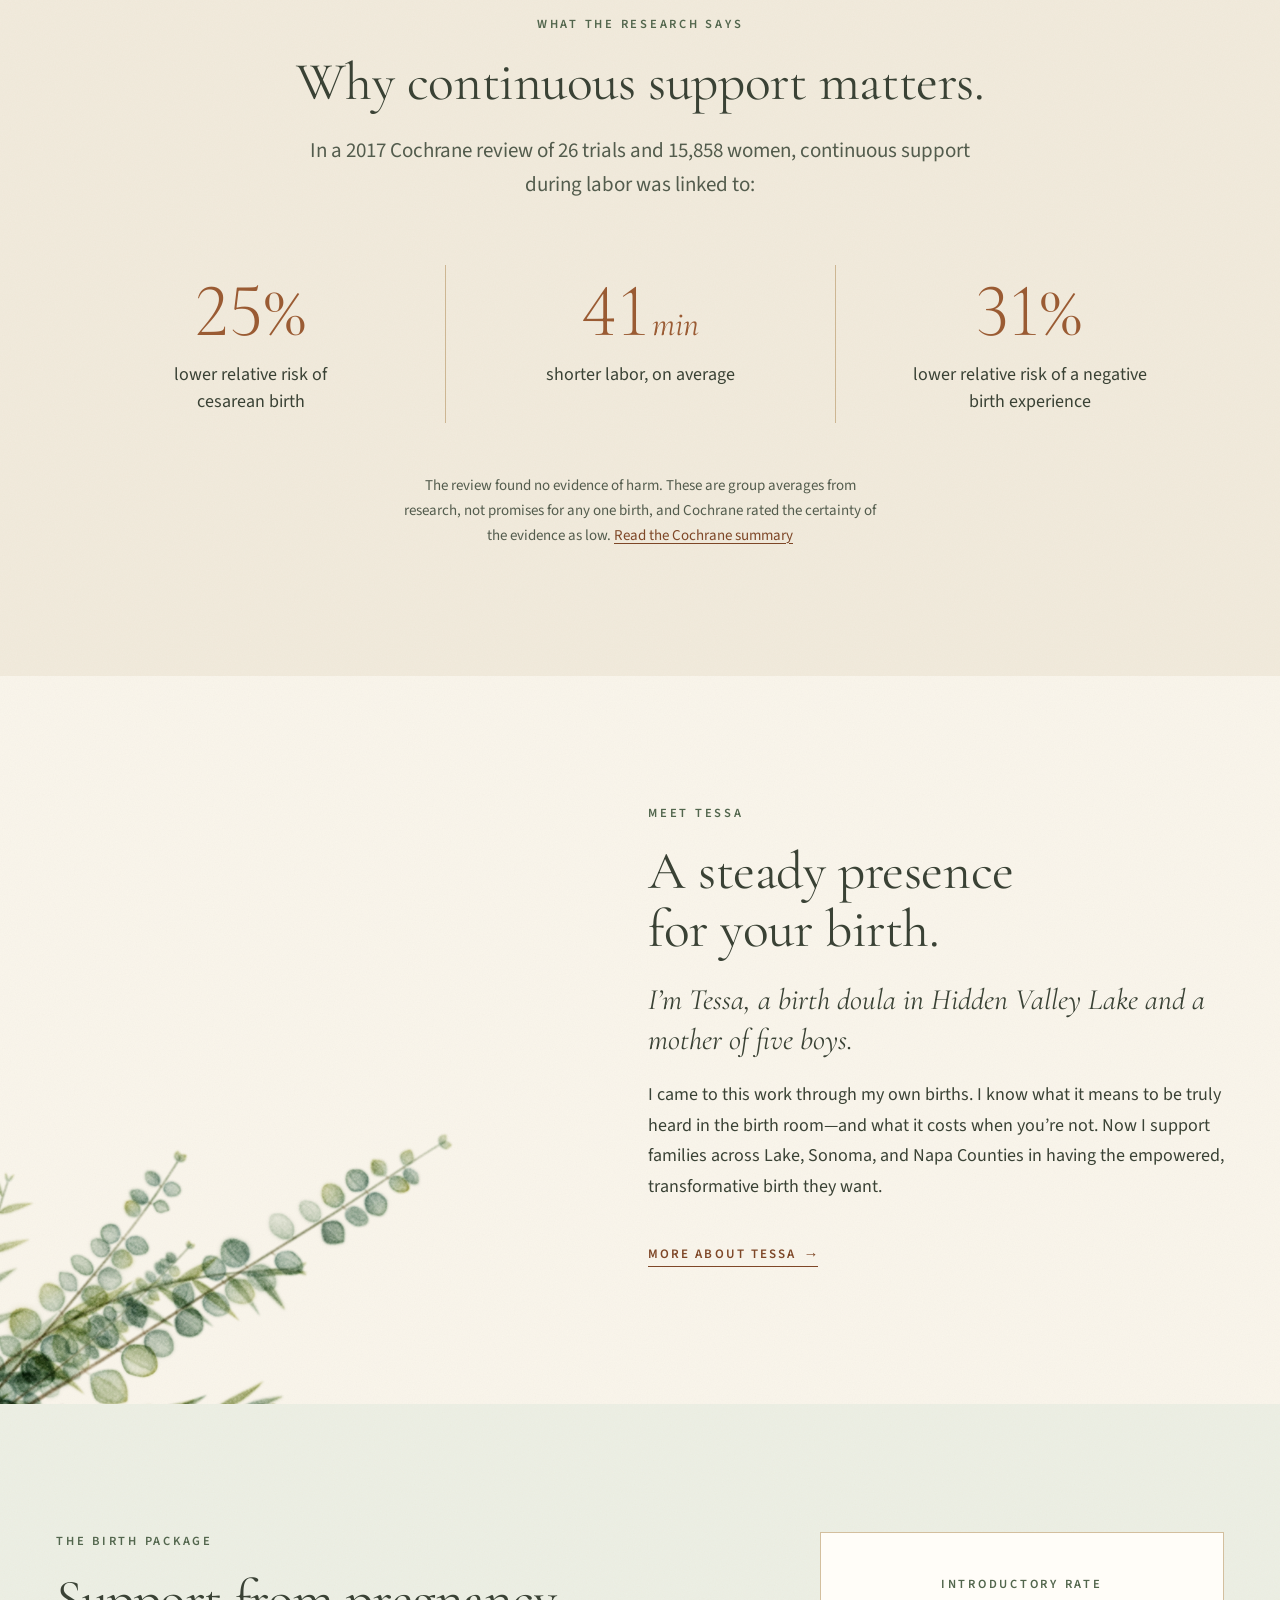
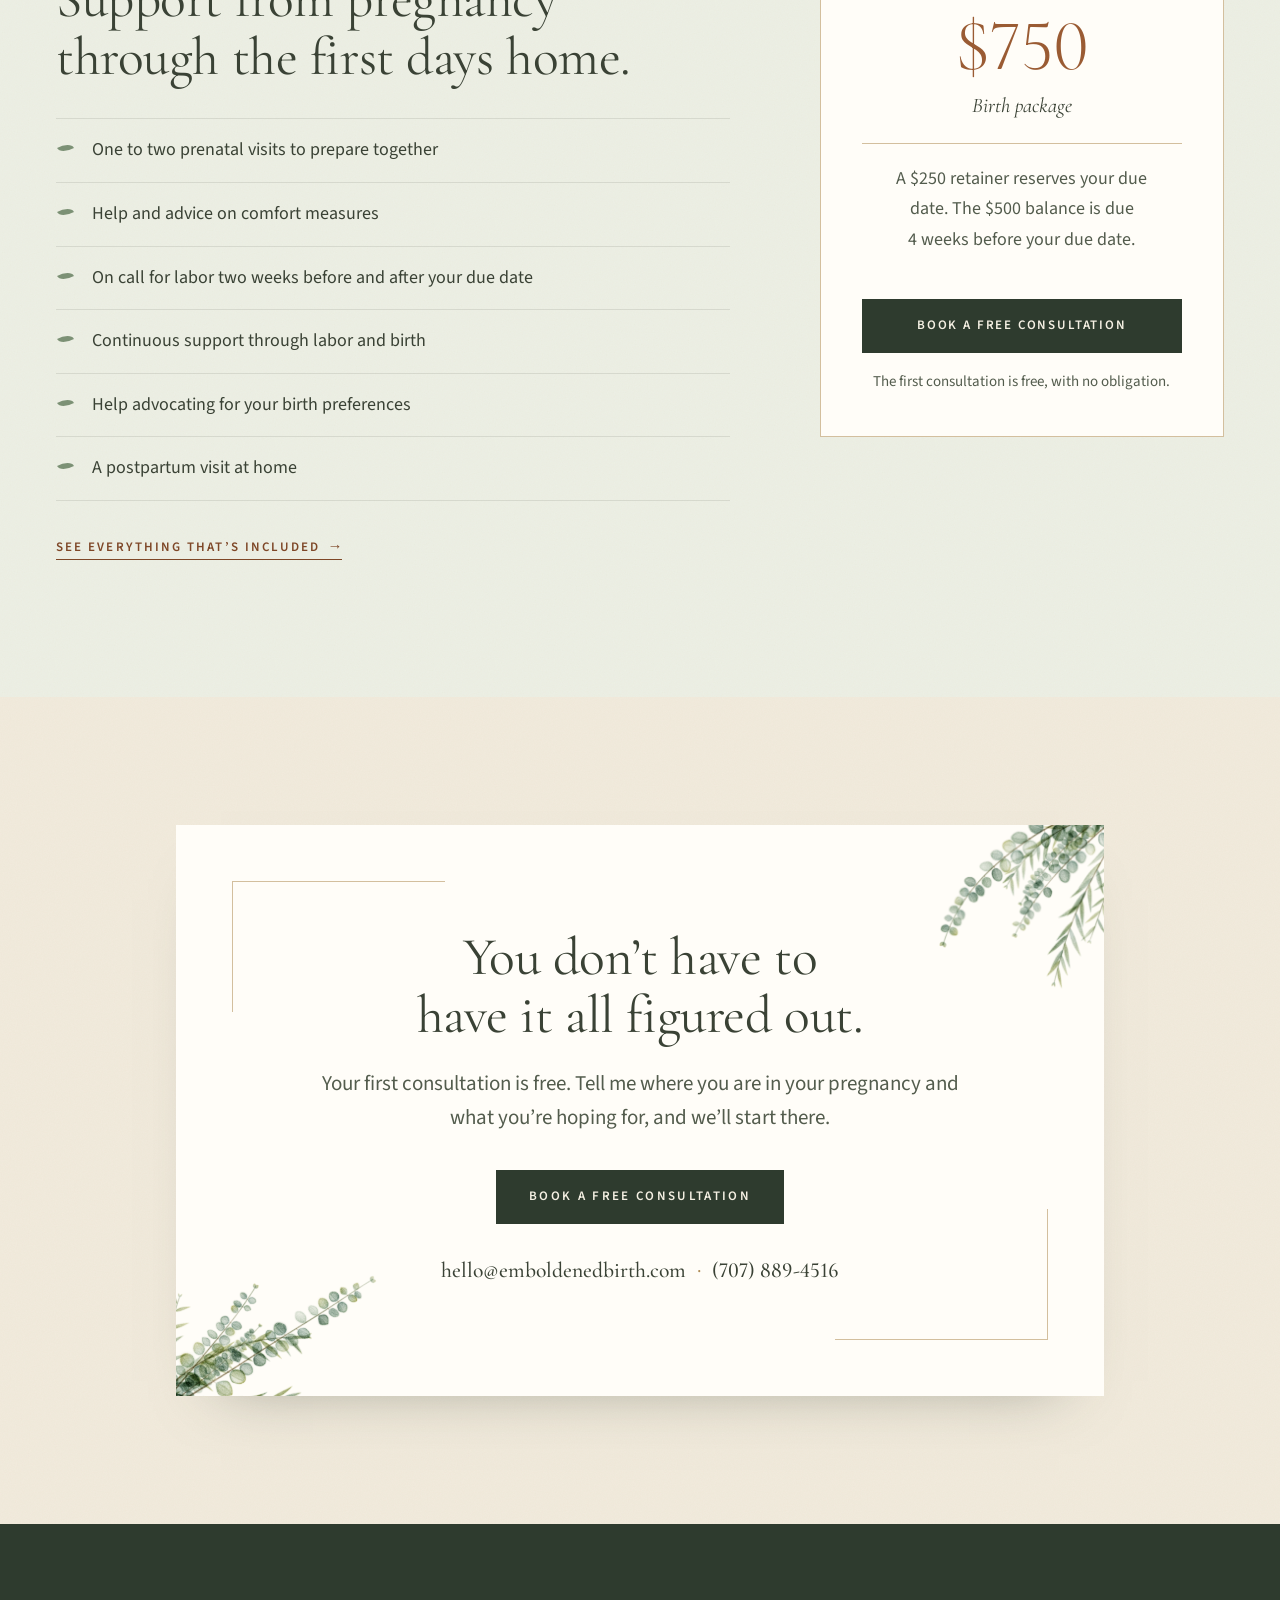
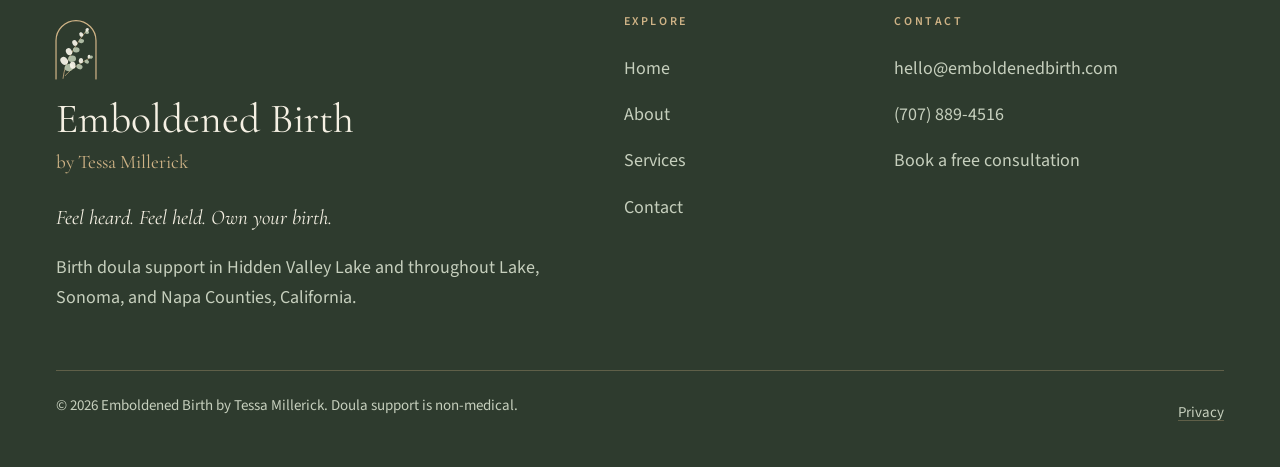
==== commit af87ac3b: "Service area: list counties only, no towns (Tessa) Co-Authored-By: Claude Opus 5.5 <noreply@anthropi" ====
--- a/index.html
+++ b/index.html
@@ -107,7 +107,7 @@
         <div>
           <p class="eyebrow">Lake County birth doula · also Sonoma &amp; Napa</p>
           <h1 id="hero-heading">Feel heard.<br> Feel held.<br> <em>Own your birth.</em></h1>
-          <p class="lede">Warm, judgment-free doula support for families in Lake County, California, from Clearlake and Lakeport to Middletown, and across Sonoma and Napa Counties.</p>
+          <p class="lede">Warm, judgment-free doula support for families across Lake, Sonoma, and Napa Counties, California.</p>
           <div class="button-row">
             <a class="btn btn--primary" href="contact.html">Book a free consultation</a>
             <a class="link" href="services.html">See the birth package</a>
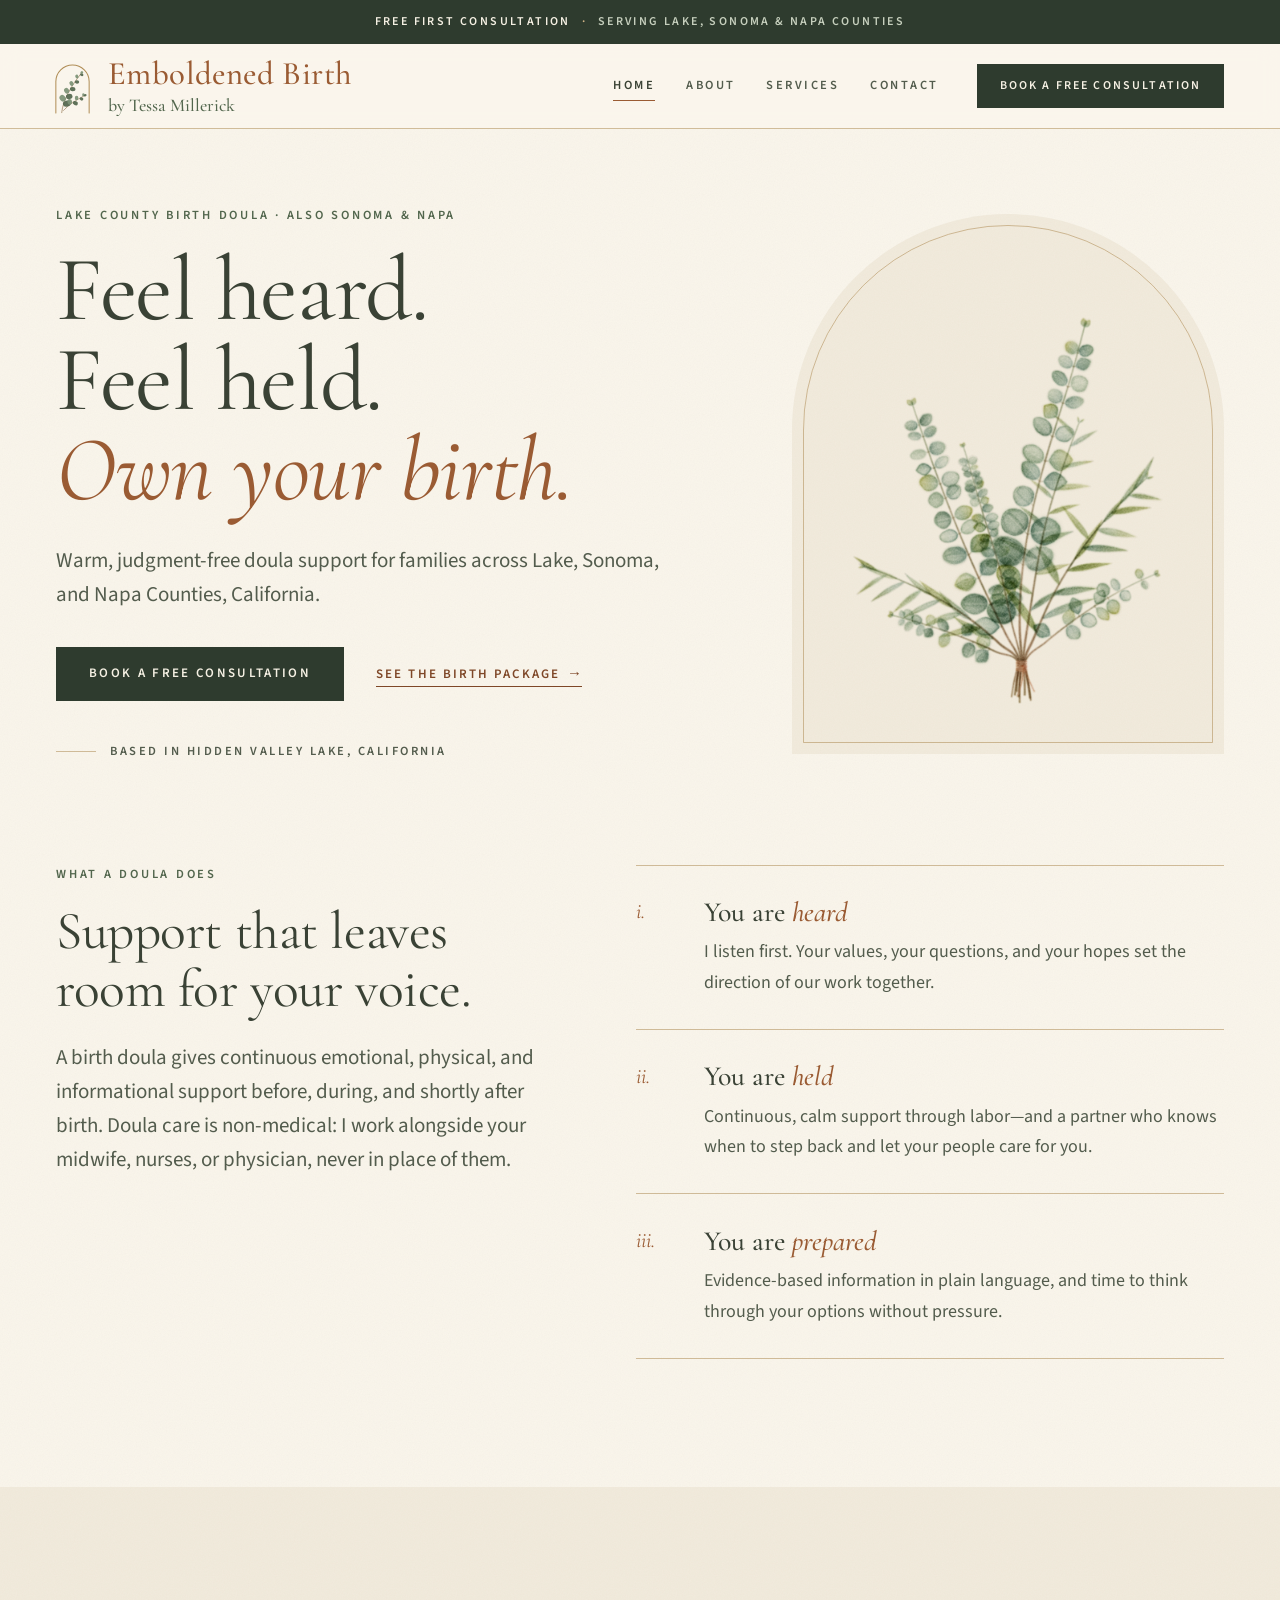
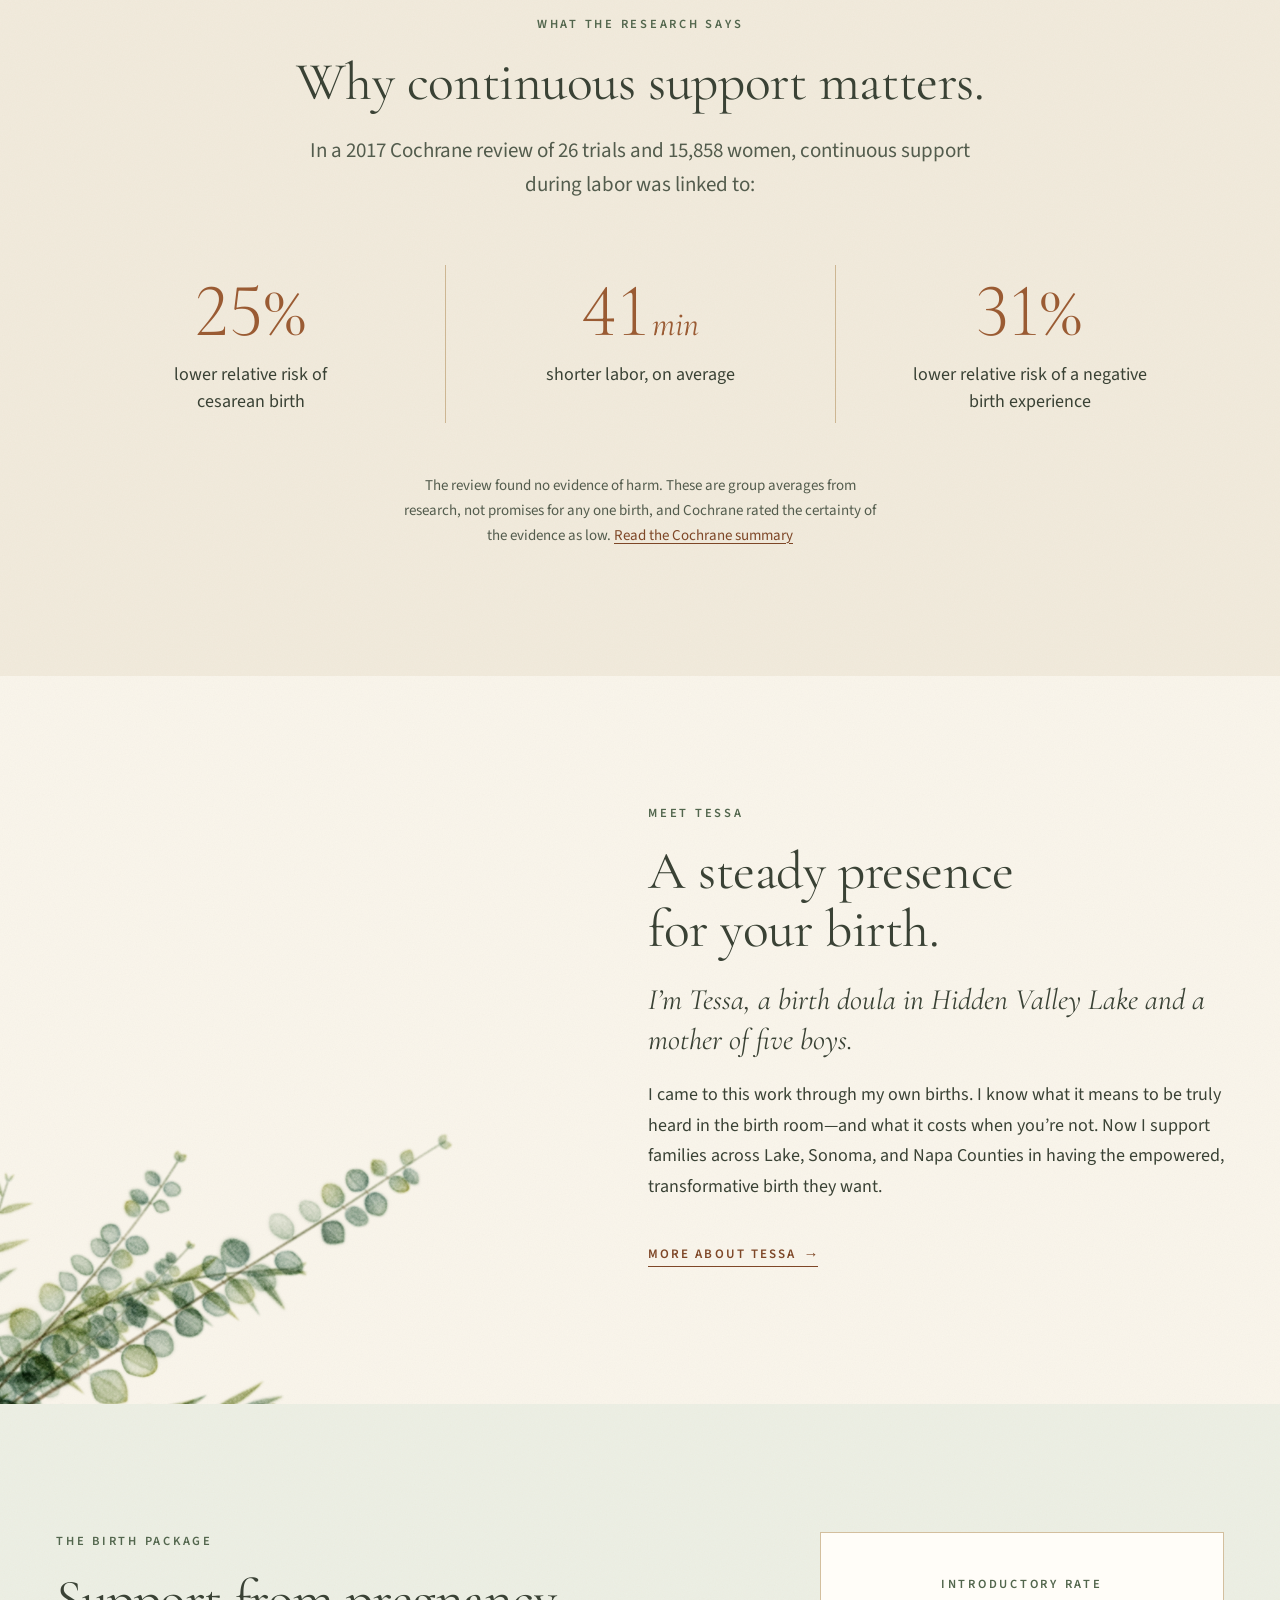
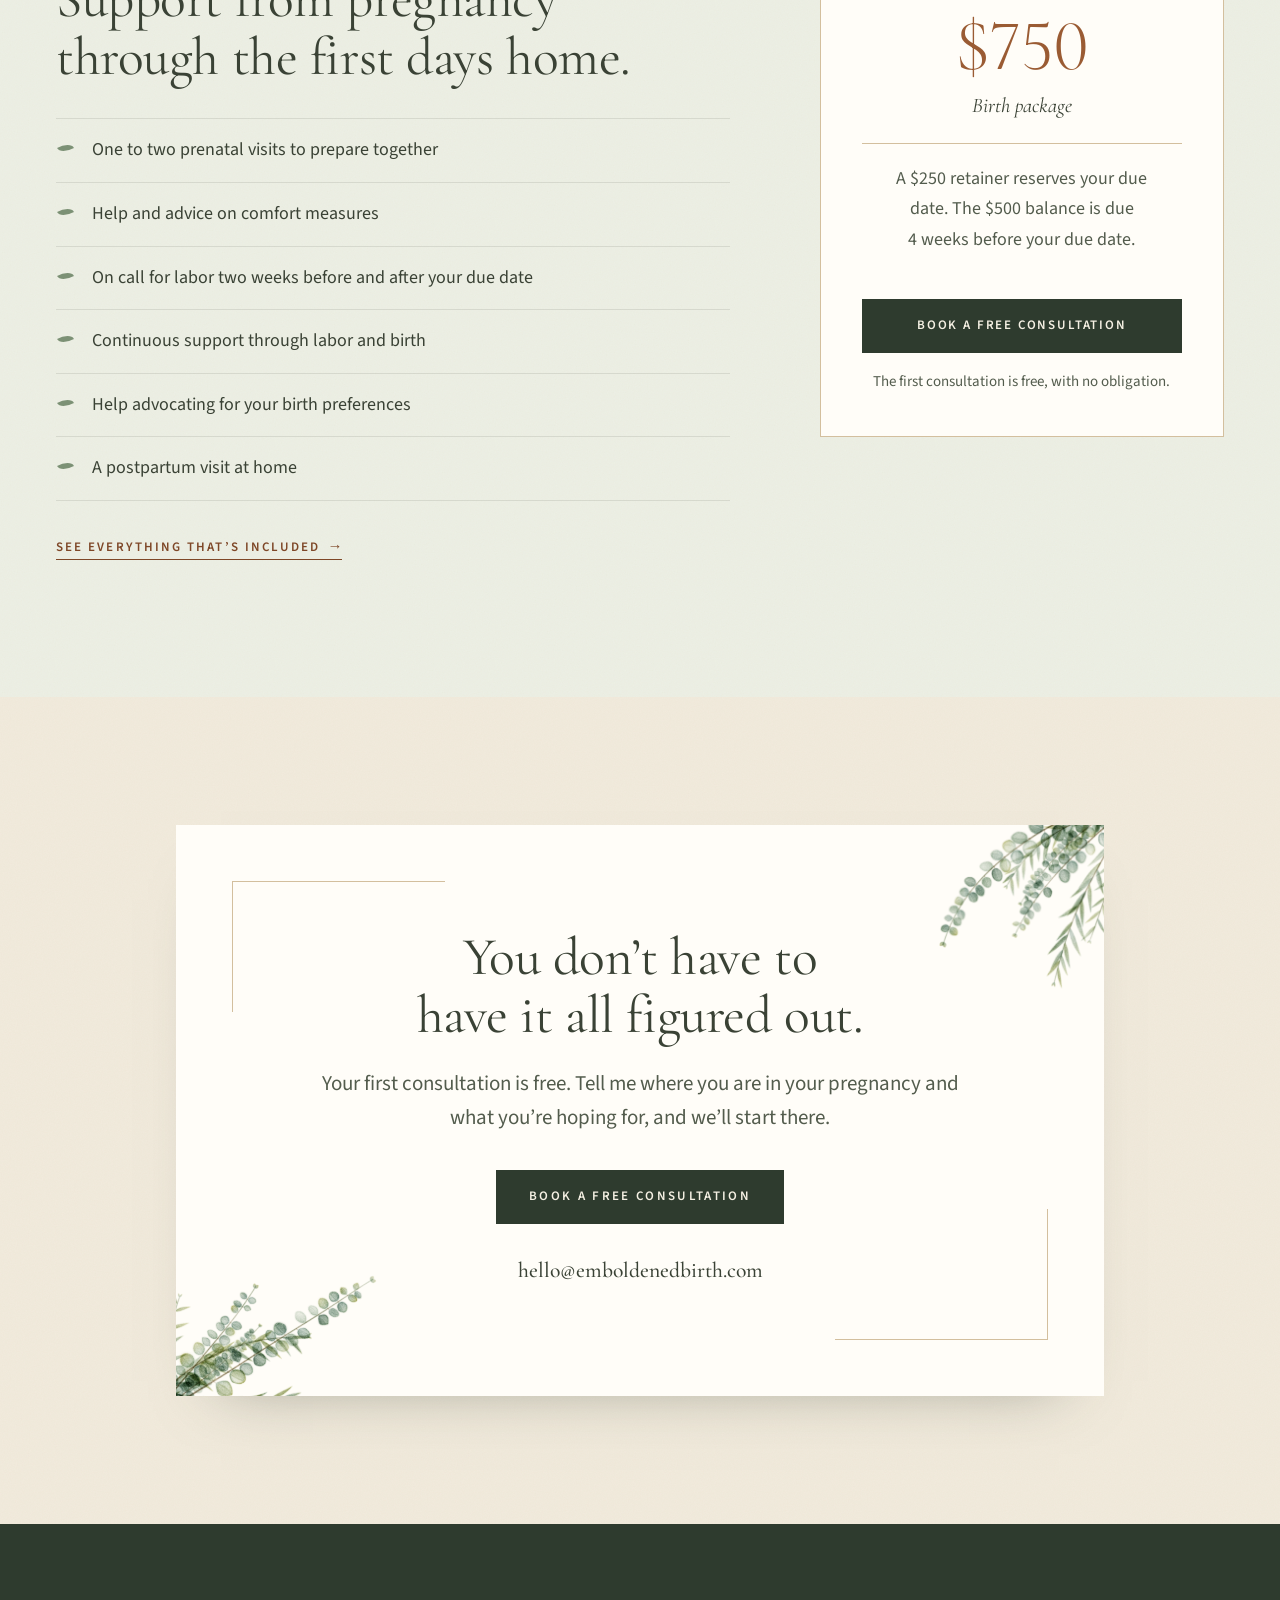
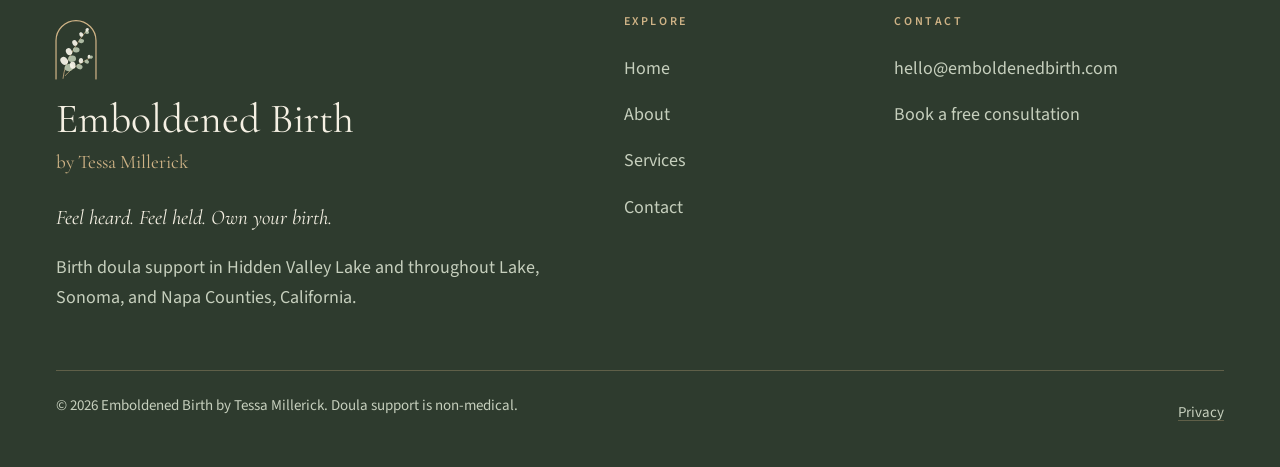
==== commit 62169f4b: "Replace phone number with a contact form Remove the phone number (call/text links, footer, JSON-LD) " ====
--- a/index.html
+++ b/index.html
@@ -13,7 +13,7 @@
   <link rel="preload" href="assets/fonts/cormorant-garamond-latin.woff2" as="font" type="font/woff2" crossorigin>
   <link rel="preload" href="assets/fonts/source-sans-3-latin.woff2" as="font" type="font/woff2" crossorigin>
   <link rel="preload" href="assets/fonts/cormorant-garamond-italic-latin.woff2" as="font" type="font/woff2" crossorigin>
-  <link rel="stylesheet" href="assets/css/styles.css?v=4e7e5abd3f">
+  <link rel="stylesheet" href="assets/css/styles.css?v=7c658a1c61">
   <meta property="og:type" content="website">
   <meta property="og:locale" content="en_US">
   <meta property="og:site_name" content="Emboldened Birth">
@@ -37,7 +37,6 @@
     "alternateName": "Emboldened Birth",
     "description": "Birth doula support in Hidden Valley Lake and throughout Lake, Sonoma, and Napa Counties, California.",
     "url": "https://emboldenedbirth.com/",
-    "telephone": "+1-707-889-4516",
     "email": "hello@emboldenedbirth.com",
     "image": "https://emboldenedbirth.com/assets/img/og-image.jpg",
     "address": {
@@ -230,7 +229,7 @@
           <div class="button-row">
             <a class="btn btn--primary" href="contact.html">Book a free consultation</a>
           </div>
-          <p class="cta__direct"><a href="mailto:hello@emboldenedbirth.com">hello@emboldenedbirth.com</a><span class="dot" aria-hidden="true">·</span><a href="tel:+17078894516">(707) 889-4516</a></p>
+          <p class="cta__direct"><a href="mailto:hello@emboldenedbirth.com">hello@emboldenedbirth.com</a></p>
         </div>
       </div>
     </section>
@@ -259,7 +258,6 @@
           <p class="footer-heading">Contact</p>
           <ul class="footer-links">
             <li><a href="mailto:hello@emboldenedbirth.com">hello@emboldenedbirth.com</a></li>
-            <li><a href="tel:+17078894516">(707) 889-4516</a></li>
             <li><a href="contact.html">Book a free consultation</a></li>
           </ul>
         </div>
@@ -276,13 +274,9 @@
       <svg viewBox="0 0 24 24" aria-hidden="true"><path d="M3.5 6h17v12h-17z"/><path d="m4 6.5 8 6.5 8-6.5"/></svg>
       Email
     </a>
-    <a href="sms:+17078894516?&amp;body=Hi%20Tessa%2C%20I%E2%80%99d%20like%20to%20set%20up%20a%20free%20consultation.%20My%20name%20is%20">
-      <svg viewBox="0 0 24 24" aria-hidden="true"><path d="M4.5 5.5h15V16h-8.2L7 19.5V16H4.5z"/></svg>
-      Text
-    </a>
-    <a href="tel:+17078894516">
-      <svg viewBox="0 0 24 24" aria-hidden="true"><path d="M6.2 3.8 9.1 3.5l1.5 4-2 1.6a9.5 9.5 0 0 0 4.9 4.9l1.6-2 4 1.5-.3 2.9a1.8 1.8 0 0 1-1.8 1.6C9.8 18 4.6 12.8 4.6 5.6a1.8 1.8 0 0 1 1.6-1.8z"/></svg>
-      Call
+    <a href="contact.html#consult-form">
+      <svg viewBox="0 0 24 24" aria-hidden="true"><path d="M5.5 3.5h13v17h-13z"/><path d="M8.5 8h7M8.5 12h7M8.5 16h4"/></svg>
+      Free consult
     </a>
   </nav>
 </body>
--- a/assets/css/styles.css
+++ b/assets/css/styles.css
@@ -1212,6 +1212,100 @@
   margin-block: 0.75rem 1.5rem;
 }
 
+/* Contact form ------------------------------------------------------------------------ */
+
+.consult-form {
+  display: grid;
+  gap: 1.25rem;
+  margin-top: 2.25rem;
+}
+
+.field {
+  display: grid;
+  gap: 0.4rem;
+  min-width: 0;
+}
+
+.field-row {
+  display: grid;
+  grid-template-columns: repeat(auto-fit, minmax(14rem, 1fr));
+  gap: 1.25rem;
+}
+
+.field label {
+  color: var(--eucalyptus);
+  font-size: 0.78125rem;
+  font-weight: 600;
+  letter-spacing: 0.18em;
+  text-transform: uppercase;
+}
+
+.field__optional {
+  color: var(--ink-soft);
+  font-weight: 400;
+  letter-spacing: 0.04em;
+  text-transform: none;
+}
+
+.field input,
+.field textarea {
+  width: 100%;
+  padding: 0.85rem 1rem;
+  border: 1px solid var(--rule);
+  border-radius: 0;
+  background: var(--paper-card);
+  color: var(--ink);
+  font: inherit;
+  font-size: 1.0625rem; /* 17px: stops phones zooming in on tap */
+  line-height: 1.4;
+}
+
+.field textarea {
+  min-height: 7.5rem;
+  resize: vertical;
+}
+
+.field input::placeholder,
+.field textarea::placeholder {
+  color: var(--ink-soft);
+  opacity: 0.65;
+}
+
+.field input:focus-visible,
+.field textarea:focus-visible {
+  outline: 2px solid var(--copper);
+  outline-offset: 1px;
+  border-color: var(--copper);
+}
+
+.consult-form .btn {
+  justify-self: start;
+  cursor: pointer;
+}
+
+.consult-form .small {
+  margin: 0;
+  color: var(--ink-soft);
+}
+
+/* Hidden trap field: people never see it, spam bots fill it in. */
+.consult-form__honey {
+  position: absolute;
+  left: -9999px;
+  width: 1px;
+  height: 1px;
+  overflow: hidden;
+}
+
+.contact-methods--aside {
+  margin-top: 0.5rem;
+  margin-bottom: 1.5rem;
+}
+
+.contact-methods--aside .contact-method__value {
+  font-size: clamp(1.2rem, 1rem + 0.8vw, 1.45rem);
+}
+
 /* Closing card: the one framed moment, echoing the business card -------------------- */
 
 .cta {
@@ -1593,7 +1687,7 @@
     left: 0;
     z-index: 60;
     display: grid;
-    grid-template-columns: repeat(3, 1fr);
+    grid-template-columns: repeat(2, 1fr);
     padding-bottom: env(safe-area-inset-bottom, 0px);
     border-top: 1px solid var(--rule-on-dark);
     background: var(--evergreen);
@@ -1832,6 +1926,10 @@
 
   .cta__direct .dot {
     display: none;
+  }
+
+  .consult-form .btn {
+    justify-self: stretch;
   }
 }
 
